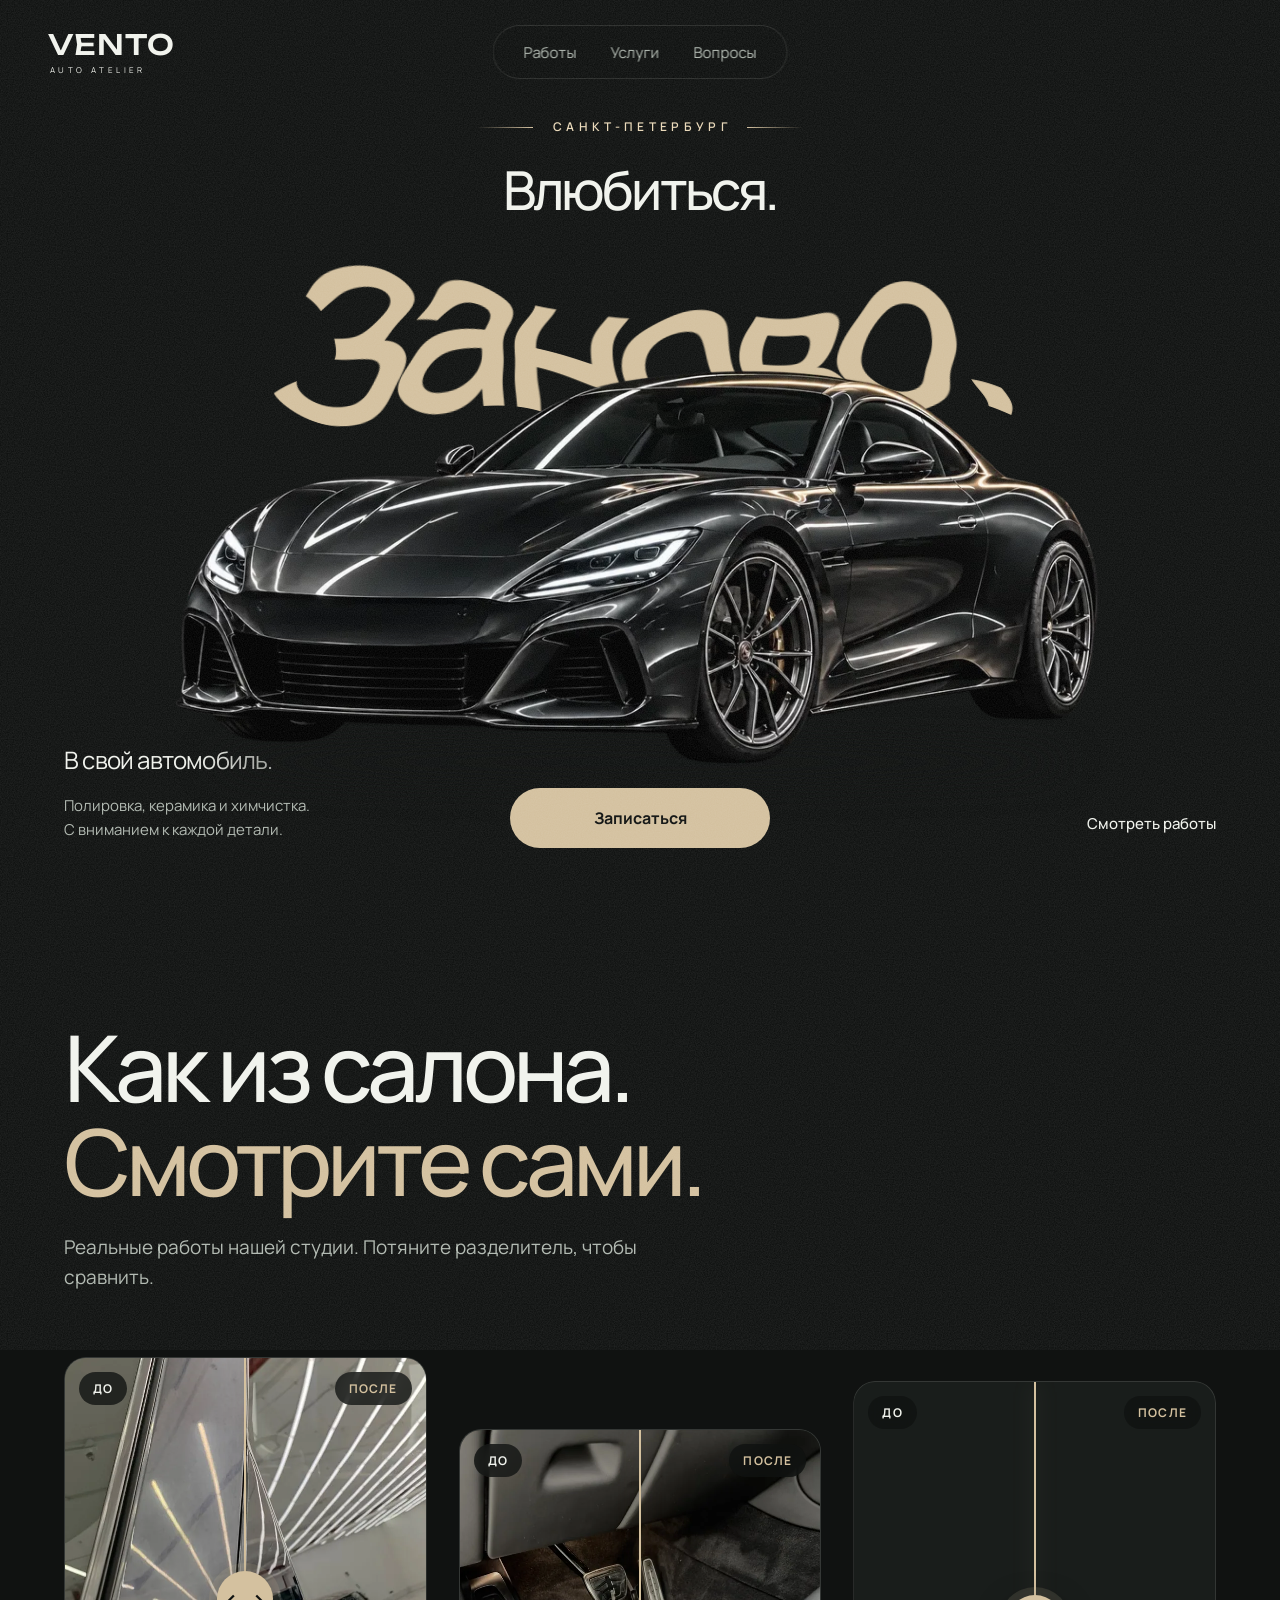
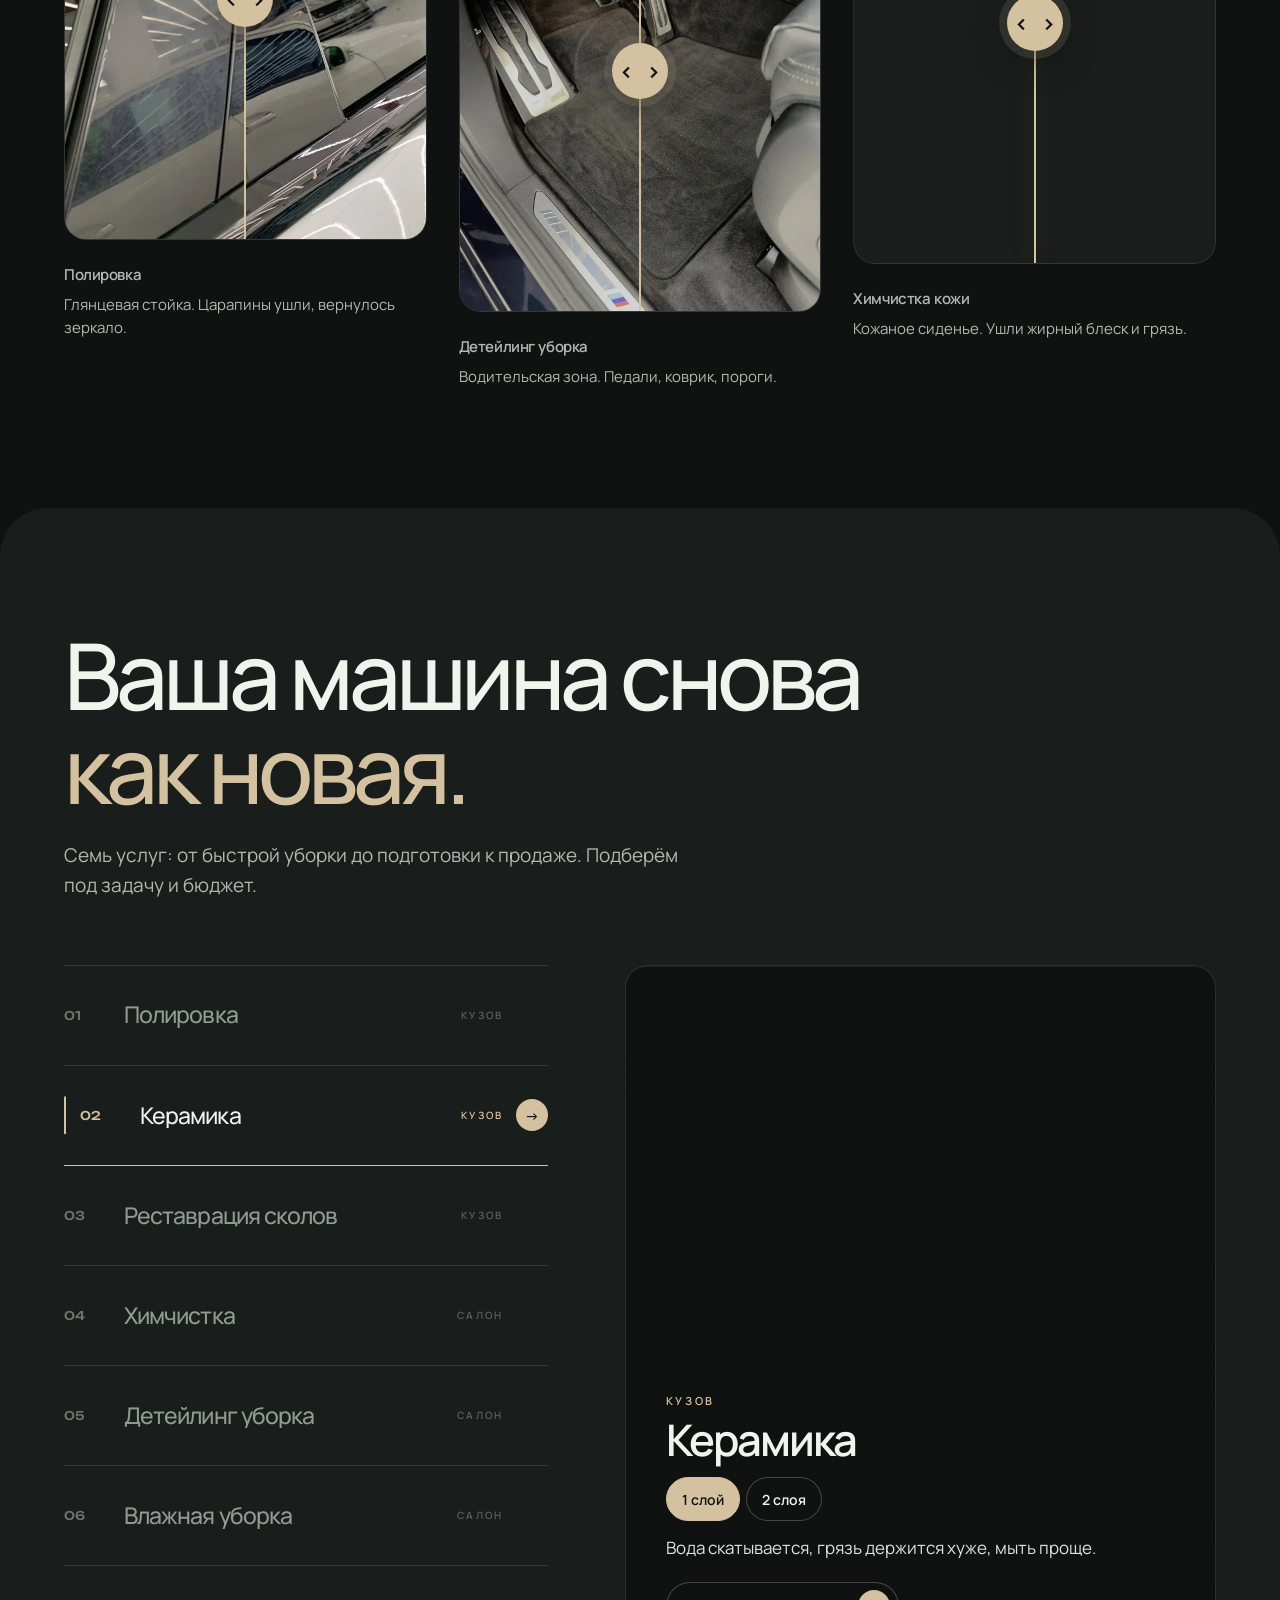
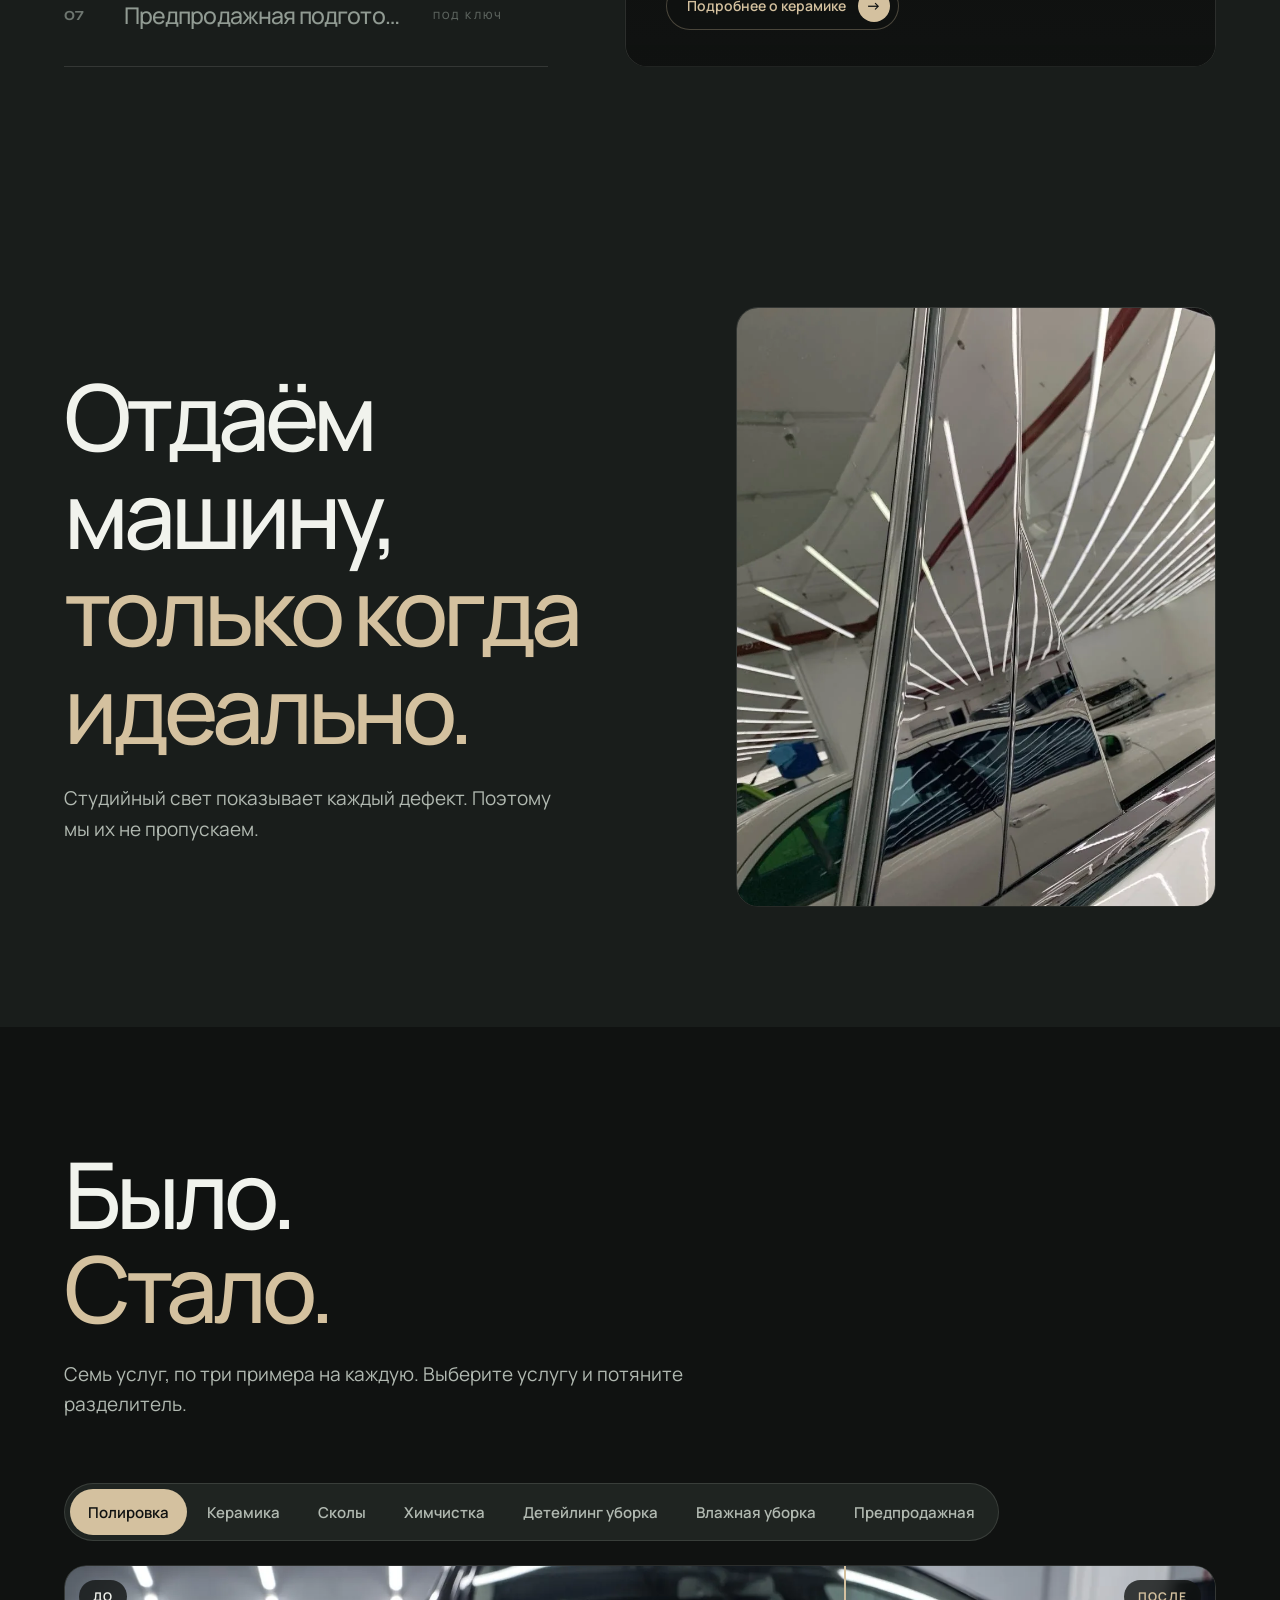
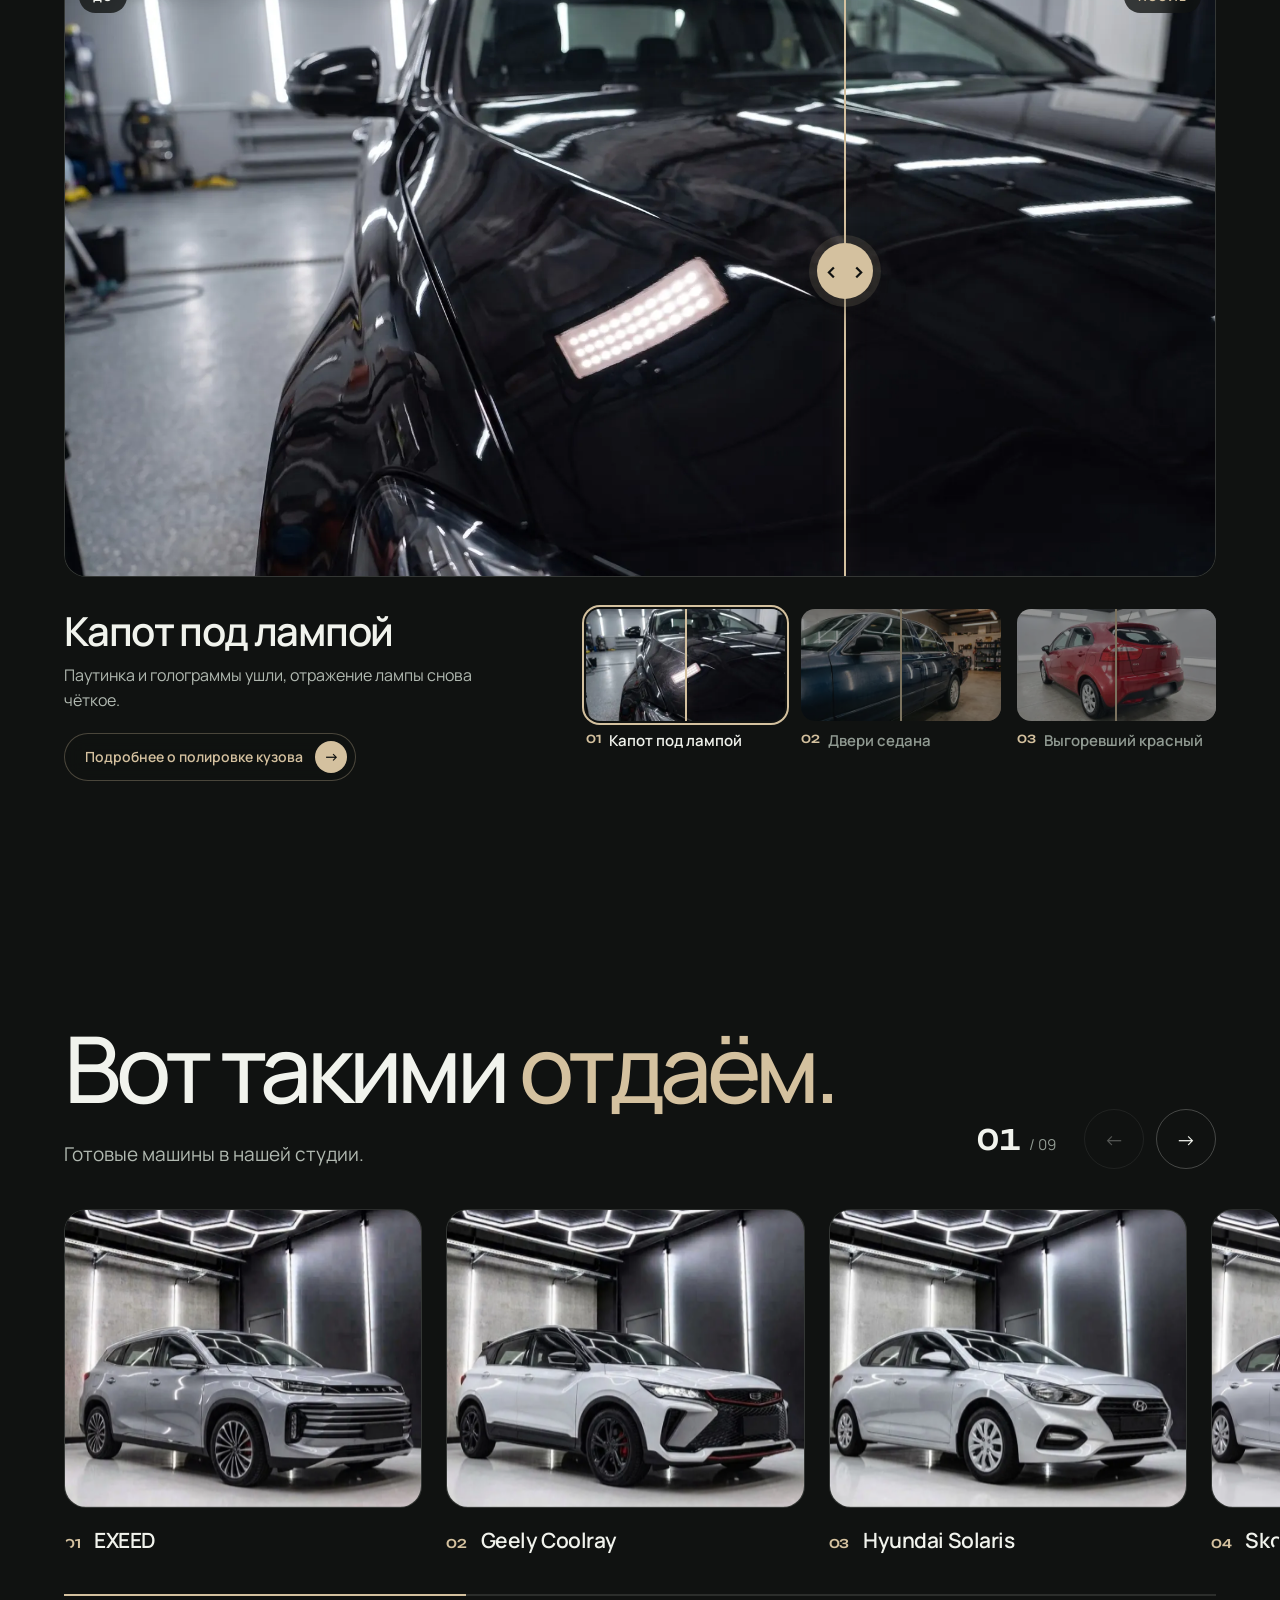
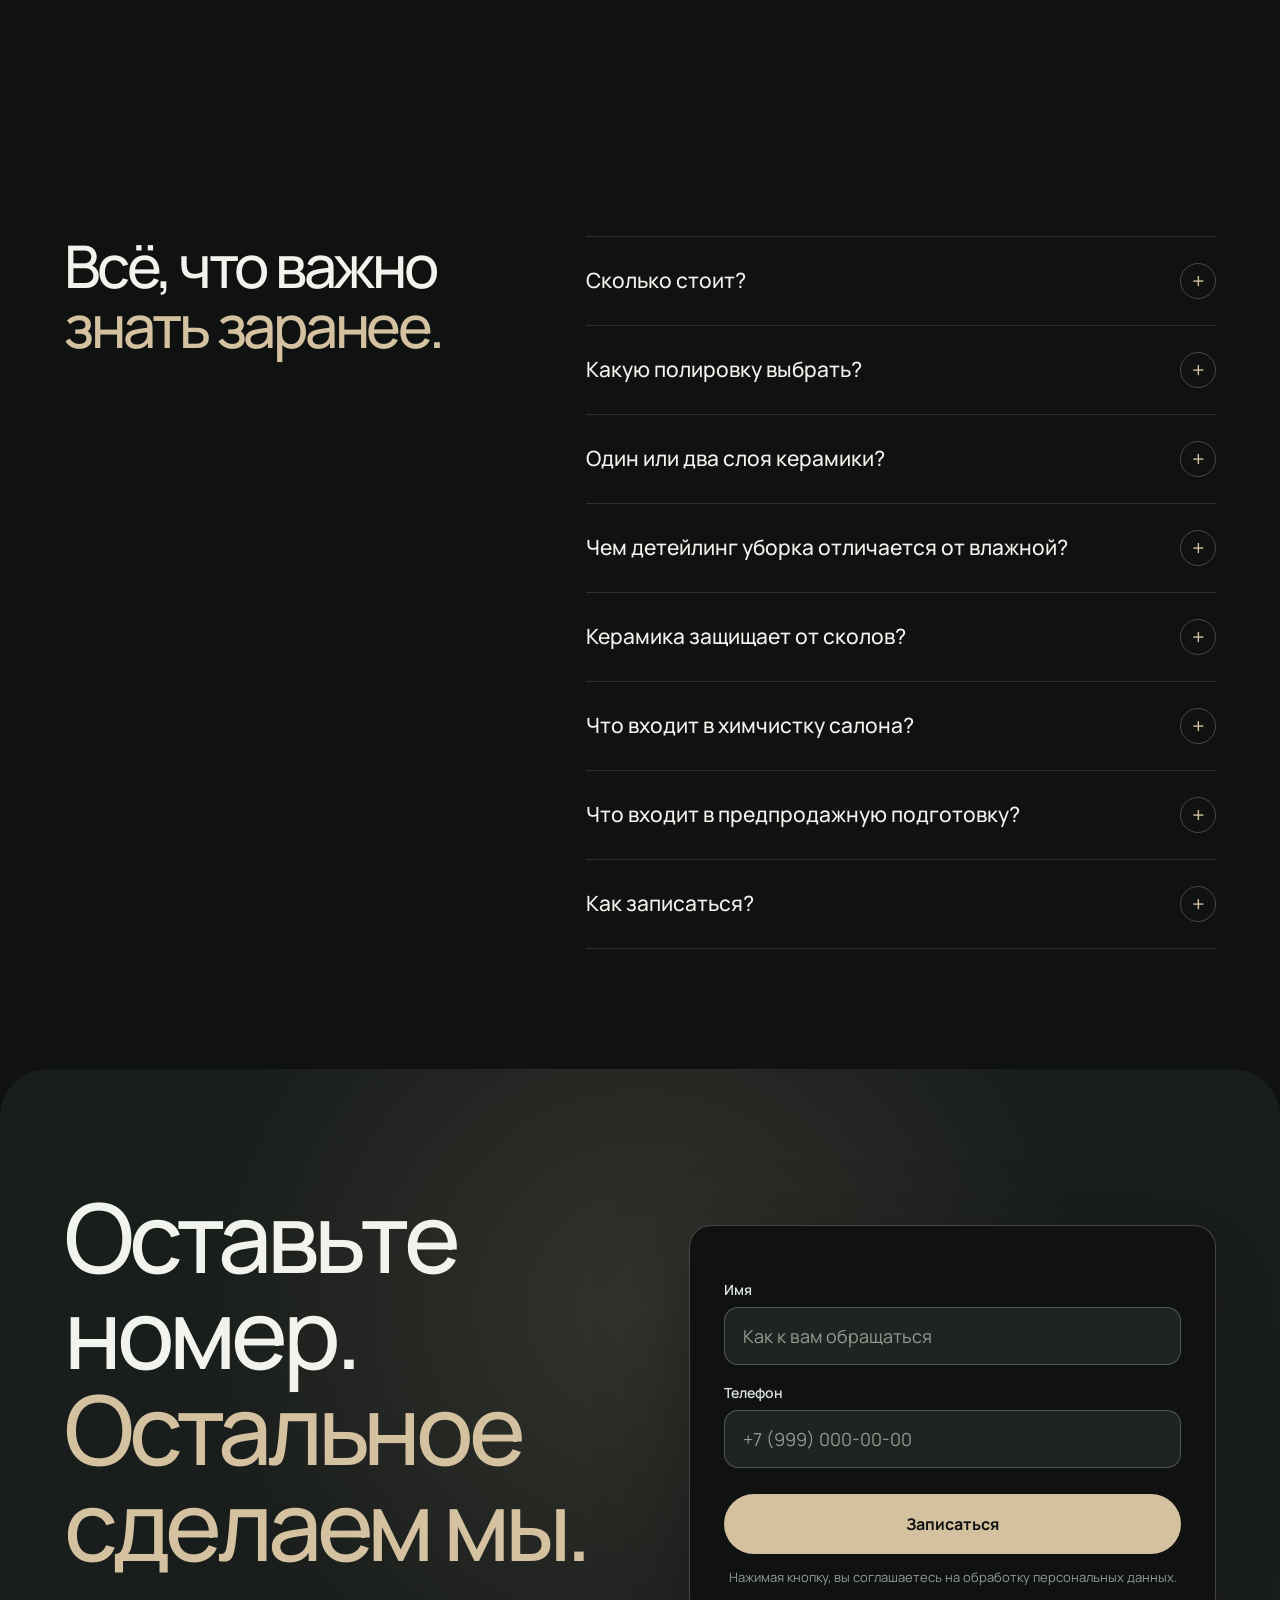
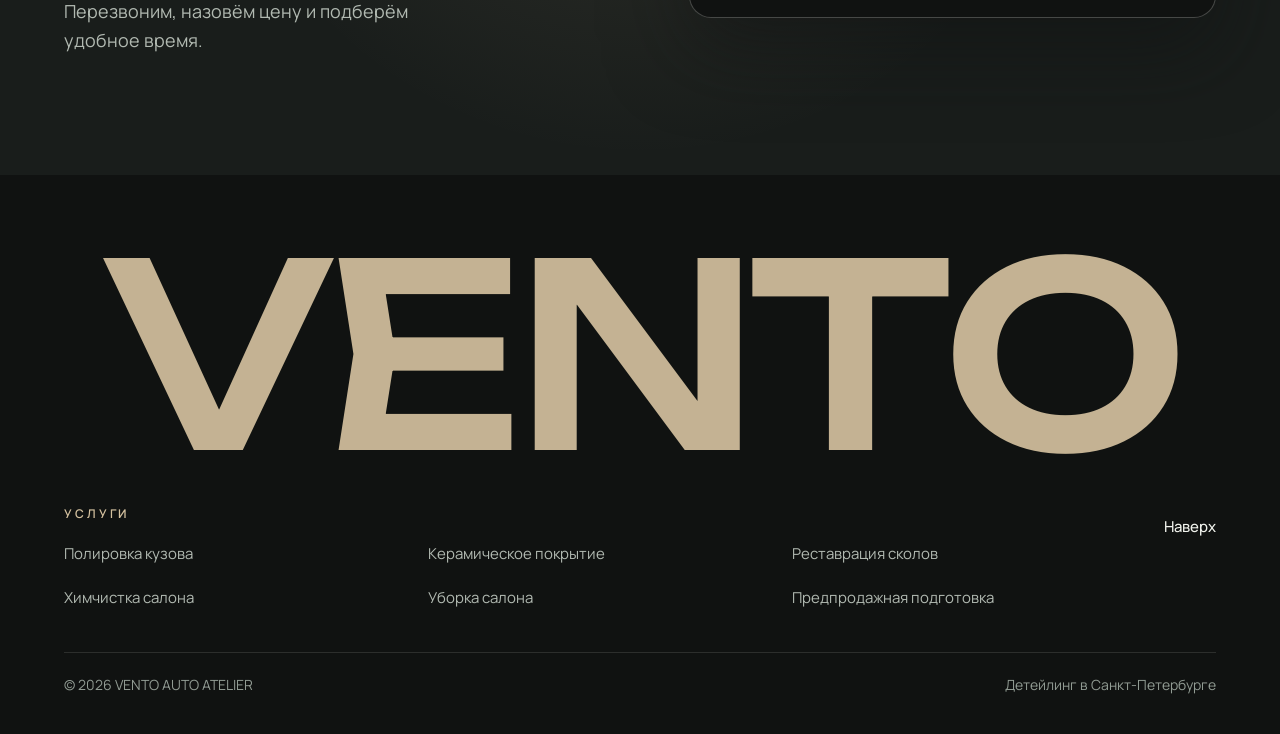
==== index.html @ b93645f8 "Publish VENTO AUTO ATELIER site Co-Authored-By: Claude Opus 5.5 <noreply@anthropic.com>" ====
<!doctype html>
<html lang="ru">
<head>
  <meta charset="UTF-8">
  <meta name="viewport" content="width=device-width,initial-scale=1,viewport-fit=cover">
  <meta name="theme-color" content="#101211">
  <title>Детейлинг в СПб: полировка, керамика, химчистка — VENTO</title>
  <meta name="description" content="Детейлинг в Санкт-Петербурге: полировка кузова, керамика, реставрация сколов, химчистка салона и предпродажная подготовка. Фото работ до и после, запись онлайн.">
  <link rel="canonical" href="https://samceberez.github.io/">
  <meta name="robots" content="index, follow, max-image-preview:large, max-snippet:-1, max-video-preview:-1">
  <meta name="geo.region" content="RU-SPE">
  <meta name="geo.placename" content="Санкт-Петербург">
  <meta property="og:type" content="website">
  <meta property="og:locale" content="ru_RU">
  <meta property="og:site_name" content="VENTO AUTO ATELIER">
  <meta property="og:url" content="https://samceberez.github.io/">
  <meta property="og:title" content="Детейлинг в Санкт-Петербурге — VENTO AUTO ATELIER">
  <meta property="og:description" content="Полировка, керамика, реставрация сколов и химчистка салона. Посмотрите наши работы до и после.">
  <meta property="og:image" content="https://samceberez.github.io/assets/og-image.jpg">
  <meta property="og:image:type" content="image/jpeg">
  <meta property="og:image:width" content="1200">
  <meta property="og:image:height" content="630">
  <meta property="og:image:alt" content="VENTO AUTO ATELIER — детейлинг в Санкт-Петербурге">
  <meta name="twitter:card" content="summary_large_image">
  <meta name="twitter:title" content="Детейлинг в Санкт-Петербурге — VENTO AUTO ATELIER">
  <meta name="twitter:description" content="Полировка, керамика, реставрация сколов и химчистка салона. Посмотрите наши работы до и после.">
  <meta name="twitter:image" content="https://samceberez.github.io/assets/og-image.jpg">
  <meta name="application-name" content="VENTO">
  <meta name="apple-mobile-web-app-title" content="VENTO">
  <link rel="icon" href="favicon.ico" sizes="48x48">
  <link rel="icon" href="assets/favicon.svg" type="image/svg+xml">
  <link rel="apple-touch-icon" href="assets/apple-touch-icon.png">
  <link rel="manifest" href="site.webmanifest">
  <script>document.documentElement.classList.add('intro-wait')</script>
  <link rel="preload" as="image" href="assets/hero-car-cutout.webp" imagesrcset="assets/hero-car-cutout-768.webp 768w, assets/hero-car-cutout-1024.webp 1024w, assets/hero-car-cutout.webp 1536w" imagesizes="(min-width: 1024px) min(92vw, 1000px), 106vw" fetchpriority="high">
  <link rel="preload" as="font" type="font/woff2" href="assets/font-1.woff2" crossorigin>
  <link rel="preload" as="font" type="font/woff2" href="assets/font-2.woff2" crossorigin>
  <link rel="stylesheet" href="assets/fonts.css?v=2">
  <link rel="stylesheet" href="style.css?v=22.5">
  <script type="application/ld+json">{"@context":"https://schema.org","@graph":[{"@type":"WebSite","@id":"https://samceberez.github.io/#website","url":"https://samceberez.github.io/","name":"VENTO AUTO ATELIER","alternateName":"VENTO","inLanguage":"ru-RU","publisher":{"@id":"https://samceberez.github.io/#business"}},{"@type":"WebPage","@id":"https://samceberez.github.io/#webpage","url":"https://samceberez.github.io/","name":"Детейлинг в СПб: полировка, керамика, химчистка — VENTO","description":"Детейлинг в Санкт-Петербурге: полировка кузова, керамика, реставрация сколов, химчистка салона и предпродажная подготовка. Фото работ до и после, запись онлайн.","inLanguage":"ru-RU","isPartOf":{"@id":"https://samceberez.github.io/#website"},"about":{"@id":"https://samceberez.github.io/#business"},"primaryImageOfPage":{"@type":"ImageObject","url":"https://samceberez.github.io/assets/og-image.jpg","width":1200,"height":630}},{"@type":["AutoBodyShop","AutoWash"],"@id":"https://samceberez.github.io/#business","name":"VENTO AUTO ATELIER","alternateName":"VENTO","description":"Детейлинг-ателье в Санкт-Петербурге: полировка кузова, керамическое покрытие, реставрация сколов, химчистка и уборка салона, предпродажная подготовка.","url":"https://samceberez.github.io/","logo":"https://samceberez.github.io/assets/icon-512.png","image":["https://samceberez.github.io/assets/og-image.jpg","https://samceberez.github.io/assets/garage/exeed.webp","https://samceberez.github.io/assets/garage/coolray.webp","https://samceberez.github.io/assets/garage/solaris.webp","https://samceberez.github.io/assets/garage/octavia.webp","https://samceberez.github.io/assets/garage/w124.webp","https://samceberez.github.io/assets/garage/camry.webp","https://samceberez.github.io/assets/garage/qashqai.webp","https://samceberez.github.io/assets/garage/passat.webp","https://samceberez.github.io/assets/garage/k5.webp"],"address":{"@type":"PostalAddress","addressLocality":"Санкт-Петербург","addressRegion":"Санкт-Петербург","addressCountry":"RU"},"areaServed":{"@type":"City","name":"Санкт-Петербург"},"knowsAbout":["Детейлинг","Полировка кузова","Керамическое покрытие","Реставрация сколов","Химчистка салона","Предпродажная подготовка"],"hasOfferCatalog":{"@type":"OfferCatalog","name":"Услуги детейлинга","itemListElement":[{"@type":"Offer","itemOffered":{"@type":"Service","name":"Лёгкая полировка кузова","serviceType":"Полировка","description":"Освежает блеск. Убирает лёгкую матовость и голограммы.","areaServed":{"@type":"City","name":"Санкт-Петербург"},"provider":{"@id":"https://samceberez.github.io/#business"},"url":"https://samceberez.github.io/polirovka-kuzova/"},"url":"https://samceberez.github.io/polirovka-kuzova/"},{"@type":"Offer","itemOffered":{"@type":"Service","name":"Корректирующая полировка кузова","serviceType":"Полировка","description":"Убирает большую часть царапин и паутинку от моек.","areaServed":{"@type":"City","name":"Санкт-Петербург"},"provider":{"@id":"https://samceberez.github.io/#business"},"url":"https://samceberez.github.io/polirovka-kuzova/"},"url":"https://samceberez.github.io/polirovka-kuzova/"},{"@type":"Offer","itemOffered":{"@type":"Service","name":"Восстановительная полировка кузова","serviceType":"Полировка","description":"Для уставшего лака. Максимальная коррекция дефектов.","areaServed":{"@type":"City","name":"Санкт-Петербург"},"provider":{"@id":"https://samceberez.github.io/#business"},"url":"https://samceberez.github.io/polirovka-kuzova/"},"url":"https://samceberez.github.io/polirovka-kuzova/"},{"@type":"Offer","itemOffered":{"@type":"Service","name":"Керамическое покрытие в 1 слой","serviceType":"Керамическое покрытие","description":"Вода скатывается, грязь держится хуже, мыть проще.","areaServed":{"@type":"City","name":"Санкт-Петербург"},"provider":{"@id":"https://samceberez.github.io/#business"},"url":"https://samceberez.github.io/keramika/"},"url":"https://samceberez.github.io/keramika/"},{"@type":"Offer","itemOffered":{"@type":"Service","name":"Керамическое покрытие в 2 слоя","serviceType":"Керамическое покрытие","description":"Плотнее защита, глубокий блеск держится дольше.","areaServed":{"@type":"City","name":"Санкт-Петербург"},"provider":{"@id":"https://samceberez.github.io/#business"},"url":"https://samceberez.github.io/keramika/"},"url":"https://samceberez.github.io/keramika/"},{"@type":"Offer","itemOffered":{"@type":"Service","name":"Реставрация сколов","serviceType":"Реставрация сколов","description":"Заполняем сколы в цвет кузова. Дефект не бросается в глаза, металл защищён от ржавчины.","areaServed":{"@type":"City","name":"Санкт-Петербург"},"provider":{"@id":"https://samceberez.github.io/#business"},"url":"https://samceberez.github.io/restavraciya-skolov/"},"url":"https://samceberez.github.io/restavraciya-skolov/"},{"@type":"Offer","itemOffered":{"@type":"Service","name":"Химчистка салона","serviceType":"Химчистка","description":"Кожа, ткань, потолок и ковры. Салон снова свежий и приятный на ощупь.","areaServed":{"@type":"City","name":"Санкт-Петербург"},"provider":{"@id":"https://samceberez.github.io/#business"},"url":"https://samceberez.github.io/himchistka-salona/"},"url":"https://samceberez.github.io/himchistka-salona/"},{"@type":"Offer","itemOffered":{"@type":"Service","name":"Детейлинг уборка салона","serviceType":"Уборка салона","description":"Чистим до мелочей: педали, пороги, швы и труднодоступные места.","areaServed":{"@type":"City","name":"Санкт-Петербург"},"provider":{"@id":"https://samceberez.github.io/#business"},"url":"https://samceberez.github.io/uborka-salona/"},"url":"https://samceberez.github.io/uborka-salona/"},{"@type":"Offer","itemOffered":{"@type":"Service","name":"Влажная уборка салона","serviceType":"Уборка салона","description":"Быстро освежить салон: пыль, пластик, стёкла, коврики.","areaServed":{"@type":"City","name":"Санкт-Петербург"},"provider":{"@id":"https://samceberez.github.io/#business"},"url":"https://samceberez.github.io/uborka-salona/"},"url":"https://samceberez.github.io/uborka-salona/"},{"@type":"Offer","itemOffered":{"@type":"Service","name":"Предпродажная подготовка автомобиля","serviceType":"Предпродажная подготовка","description":"Кузов, салон и подкапотное пространство в порядке. Машина выглядит дороже на осмотре.","areaServed":{"@type":"City","name":"Санкт-Петербург"},"provider":{"@id":"https://samceberez.github.io/#business"},"url":"https://samceberez.github.io/predprodazhnaya-podgotovka/"},"url":"https://samceberez.github.io/predprodazhnaya-podgotovka/"}]}},{"@type":"FAQPage","@id":"https://samceberez.github.io/#faq","isPartOf":{"@id":"https://samceberez.github.io/#webpage"},"inLanguage":"ru-RU","mainEntity":[{"@type":"Question","name":"Сколько стоит?","acceptedAnswer":{"@type":"Answer","text":"Зависит от автомобиля, его состояния и объёма работ. Перезвоним, уточним детали и назовём точную цену."}},{"@type":"Question","name":"Какую полировку выбрать?","acceptedAnswer":{"@type":"Answer","text":"Лёгкая освежит блеск. Корректирующая уберёт большинство царапин. Восстановительная нужна уставшему лаку. Точнее подскажем после осмотра."}},{"@type":"Question","name":"Один или два слоя керамики?","acceptedAnswer":{"@type":"Answer","text":"Один слой даёт гидрофобный эффект и облегчает уход. Два слоя плотнее и дольше держат результат. Перед керамикой кузов обычно полируют."}},{"@type":"Question","name":"Чем детейлинг уборка отличается от влажной?","acceptedAnswer":{"@type":"Answer","text":"Влажная уборка быстро освежает салон. Детейлинг уборка глубже: чистим каждую деталь, швы, педали и труднодоступные места."}},{"@type":"Question","name":"Керамика защищает от сколов?","acceptedAnswer":{"@type":"Answer","text":"Нет. Керамика облегчает уход и отталкивает воду, но от ударов камней не защищает. Уже появившиеся сколы восстановим отдельно."}},{"@type":"Question","name":"Что входит в химчистку салона?","acceptedAnswer":{"@type":"Answer","text":"Чистим кожу, ткань, потолок и ковры. Салон снова свежий и приятный на ощупь."}},{"@type":"Question","name":"Что входит в предпродажную подготовку?","acceptedAnswer":{"@type":"Answer","text":"Приводим в порядок кузов, салон и подкапотное пространство. На осмотре машина выглядит ухоженной и дороже."}},{"@type":"Question","name":"Как записаться?","acceptedAnswer":{"@type":"Answer","text":"Оставьте имя и телефон в форме ниже. Перезвоним, назовём цену и подберём удобное время."}}]}]}</script>
  <script src="app.js?v=21.1" defer></script>
</head>
<body id="top">
  <div class="grain" aria-hidden="true"></div>
  <a class="skip-link" href="#works">К содержанию</a>

  <header class="header">
    <a class="logo" href="#top" aria-label="VENTO AUTO ATELIER, главная"><strong>VENTO</strong><small>AUTO ATELIER</small></a>
    <nav class="desktop-nav" aria-label="Навигация"><a href="#works">Работы</a><a href="#services">Услуги</a><a href="#questions">Вопросы</a></nav>
    <button class="menu-toggle" type="button" aria-label="Открыть меню" aria-expanded="false" aria-controls="mobile-menu"><span></span><span></span></button>
    <nav id="mobile-menu" hidden aria-label="Мобильная навигация">
      <a href="#works">Работы</a>
      <a href="#services">Услуги</a>
      <a href="#questions">Вопросы</a>
    </nav>
  </header>

  <main>
    <section class="hero" aria-labelledby="hero-title">
      <div class="hero-content container">
        <p class="eyebrow hero-location"><span class="loc-rule" aria-hidden="true"></span><span class="loc-name">Санкт-Петербург</span><span class="loc-rule" aria-hidden="true"></span></p>
        <h1 id="hero-title"><span class="sr-only">Детейлинг в Санкт-Петербурге. Влюбиться заново в свой автомобиль.</span><span class="hero-first kinetic-word" aria-hidden="true" data-word="Влюбиться.">Влюбиться.</span><span class="hero-second kinetic-word" aria-hidden="true" data-word="Заново.">Заново.</span></h1>
        <p class="hero-tagline">В свой автомобиль.</p>
      </div>
      <div class="hero-scene" aria-hidden="true">
        <div class="hero-visual">
          <div class="car-stack">
            <img class="car" src="assets/hero-car-cutout.webp" srcset="assets/hero-car-cutout-768.webp 768w, assets/hero-car-cutout-1024.webp 1024w, assets/hero-car-cutout.webp 1536w" sizes="(min-width: 1024px) min(92vw, 1000px), 106vw" alt="" width="1536" height="1024" fetchpriority="high">
            <img class="car-lights" src="assets/hero-headlights.webp?v=2" srcset="assets/hero-headlights-768.webp?v=2 768w, assets/hero-headlights-1024.webp?v=2 1024w, assets/hero-headlights.webp?v=2 1536w" sizes="(min-width: 1024px) min(92vw, 1000px), 106vw" alt="" width="1536" height="1024">
            <span class="car-flare is-main"></span><span class="car-flare is-far"></span>
          </div>
        </div>
      </div>
      <div class="hero-footer container">
        <div class="hero-action"><p>Полировка, керамика и химчистка.<br>С вниманием к каждой детали.</p><a class="button" href="#booking">Записаться</a></div>
        <div class="hero-secondary"><a class="text-link" href="#works">Смотреть работы</a></div>
      </div>
    </section>

    <section class="works section" id="works" aria-labelledby="works-title">
      <div class="container">
        <header class="works-head">
          <h2 id="works-title" data-kinetic>Как из салона.<br><span class="accent">Смотрите сами.</span></h2>
          <p class="lead reveal" style="--delay:250ms">Реальные работы нашей студии. Потяните разделитель, чтобы сравнить.</p>
        </header>

        <div class="works-tabs" role="tablist" aria-label="Выбор работы" hidden>
          <button type="button" role="tab" id="tab-polish" aria-controls="work-polish" aria-selected="true">Кузов</button>
          <button type="button" role="tab" id="tab-interior" aria-controls="work-interior" aria-selected="false" tabindex="-1">Салон</button>
          <button type="button" role="tab" id="tab-leather" aria-controls="work-leather" aria-selected="false" tabindex="-1">Кожа</button>
          <span class="works-tabs-pill" aria-hidden="true"></span>
        </div>

        <div class="works-grid">
          <figure class="work is-active" id="work-polish" role="tabpanel" aria-labelledby="tab-polish" style="--delay:0ms">
            <div class="compare reveal-media" style="--pos:50%">
              <img class="compare-img" src="assets/work/polish-after.webp" alt="После полировки: глубокий зеркальный блеск стойки" width="720" height="960" loading="lazy" decoding="async">
              <div class="compare-before"><img class="compare-img" src="assets/work/polish-before.webp" alt="До полировки: царапины и паутинка на глянцевой стойке" width="720" height="960" loading="lazy" decoding="async"></div>
              <span class="compare-tag is-before" aria-hidden="true">До</span><span class="compare-tag is-after" aria-hidden="true">После</span>
              <div class="compare-line" aria-hidden="true"><span class="compare-knob"><span>‹</span><span>›</span></span></div>
              <input class="compare-range" type="range" min="0" max="100" value="50" aria-label="Полировка: сравнить до и после" aria-valuetext="50% до, 50% после">
            </div>
            <figcaption class="reveal"><strong data-kinetic>Полировка</strong><span>Глянцевая стойка. Царапины ушли, вернулось зеркало.</span></figcaption>
          </figure>

          <figure class="work" id="work-interior" role="tabpanel" aria-labelledby="tab-interior" style="--delay:140ms">
            <div class="compare reveal-media" style="--pos:50%">
              <img class="compare-img" src="assets/work/interior-after.webp" alt="После детейлинг уборки: чистые педали, коврик и пороги" width="720" height="960" loading="lazy" decoding="async">
              <div class="compare-before"><img class="compare-img" src="assets/work/interior-before.webp" alt="До уборки: песок и грязь на педалях и коврике" width="720" height="960" loading="lazy" decoding="async"></div>
              <span class="compare-tag is-before" aria-hidden="true">До</span><span class="compare-tag is-after" aria-hidden="true">После</span>
              <div class="compare-line" aria-hidden="true"><span class="compare-knob"><span>‹</span><span>›</span></span></div>
              <input class="compare-range" type="range" min="0" max="100" value="50" aria-label="Детейлинг уборка: сравнить до и после" aria-valuetext="50% до, 50% после">
            </div>
            <figcaption class="reveal"><strong data-kinetic>Детейлинг уборка</strong><span>Водительская зона. Педали, коврик, пороги.</span></figcaption>
          </figure>

          <figure class="work" id="work-leather" role="tabpanel" aria-labelledby="tab-leather" style="--delay:280ms">
            <div class="compare reveal-media" style="--pos:50%">
              <img class="compare-img" src="assets/work/seat-after.webp" alt="После химчистки: чистая матовая кожа сиденья" width="720" height="960" loading="lazy" decoding="async">
              <div class="compare-before"><img class="compare-img" src="assets/work/seat-before.webp" alt="До химчистки: жирный блеск и загрязнения на коже" width="720" height="960" loading="lazy" decoding="async"></div>
              <span class="compare-tag is-before" aria-hidden="true">До</span><span class="compare-tag is-after" aria-hidden="true">После</span>
              <div class="compare-line" aria-hidden="true"><span class="compare-knob"><span>‹</span><span>›</span></span></div>
              <input class="compare-range" type="range" min="0" max="100" value="50" aria-label="Химчистка кожи: сравнить до и после" aria-valuetext="50% до, 50% после">
            </div>
            <figcaption class="reveal"><strong data-kinetic>Химчистка кожи</strong><span>Кожаное сиденье. Ушли жирный блеск и грязь.</span></figcaption>
          </figure>
        </div>
      </div>
    </section>

    <section class="services section" id="services" aria-labelledby="services-title">
      <div class="container">
        <header class="services-head">
          <h2 id="services-title" data-kinetic>Ваша машина снова<br><span class="accent">как новая.</span></h2>
          <p class="lead reveal" style="--delay:250ms">Семь услуг: от быстрой уборки до подготовки к продаже. Подберём под задачу и бюджет.</p>
        </header>

        <div class="stories" data-stories>
          <div class="stories-stage reveal-media" aria-roledescription="карусель" aria-label="Услуги">
            <div class="stories-bars" aria-hidden="true"><span><i></i></span><span><i></i></span><span><i></i></span><span><i></i></span><span><i></i></span><span><i></i></span><span><i></i></span></div>

            <article class="story is-active" data-service="Полировка" aria-label="Полировка, 1 из 7">
              <img class="story-img" src="assets/work/polishing.webp" alt="Мастер полирует капот тёмного автомобиля полировальной машинкой" width="1200" height="896" decoding="async">
              <div class="story-body">
                <p class="story-tag">Кузов</p>
                <h3 data-kinetic>Полировка</h3>
                <div class="svc-switch" role="radiogroup" aria-label="Уровень полировки">
                  <button type="button" role="radio" aria-checked="true" data-text="Освежает блеск. Убирает лёгкую матовость и голограммы.">Лёгкая</button>
                  <button type="button" role="radio" aria-checked="false" data-text="Убирает большую часть царапин и паутинку от моек.">Корректирующая</button>
                  <button type="button" role="radio" aria-checked="false" data-text="Для уставшего лака. Максимальная коррекция дефектов.">Восстановительная</button>
                </div>
                <p class="svc-text" aria-live="polite">Освежает блеск. Убирает лёгкую матовость и голограммы.</p>
                <a class="story-more" href="polirovka-kuzova/">Подробнее о полировке кузова <span aria-hidden="true">→</span></a>
              </div>
            </article>

            <article class="story" data-service="Керамическое покрытие" aria-label="Керамика, 2 из 7">
              <img class="story-img" src="assets/work/ceramic.webp" alt="Капли воды на кузове с керамическим покрытием" width="1024" height="1024" loading="lazy" decoding="async">
              <div class="story-body">
                <p class="story-tag">Кузов</p>
                <h3 data-kinetic>Керамика</h3>
                <div class="svc-switch" role="radiogroup" aria-label="Количество слоёв">
                  <button type="button" role="radio" aria-checked="true" data-text="Вода скатывается, грязь держится хуже, мыть проще.">1 слой</button>
                  <button type="button" role="radio" aria-checked="false" data-text="Плотнее защита, глубокий блеск держится дольше.">2 слоя</button>
                </div>
                <p class="svc-text" aria-live="polite">Вода скатывается, грязь держится хуже, мыть проще.</p>
                <a class="story-more" href="keramika/">Подробнее о керамике <span aria-hidden="true">→</span></a>
              </div>
            </article>

            <article class="story" data-service="Реставрация сколов" aria-label="Реставрация сколов, 3 из 7">
              <img class="story-img" src="assets/work/chips.webp" alt="Мастер тонкой кистью заполняет скол на капоте" width="1024" height="1024" loading="lazy" decoding="async">
              <div class="story-body">
                <p class="story-tag">Кузов</p>
                <h3 data-kinetic>Реставрация сколов</h3>
                <p class="svc-text">Заполняем сколы в цвет кузова. Дефект не бросается в глаза, металл защищён от ржавчины.</p>
                <a class="story-more" href="restavraciya-skolov/">Подробнее о реставрации сколов <span aria-hidden="true">→</span></a>
              </div>
            </article>

            <article class="story" data-service="Химчистка" aria-label="Химчистка, 4 из 7">
              <img class="story-img" src="assets/work/leather.webp" alt="Кожаное сиденье: слева до химчистки, справа после" width="720" height="960" loading="lazy" decoding="async">
              <div class="story-body">
                <p class="story-tag">Салон</p>
                <h3 data-kinetic>Химчистка</h3>
                <p class="svc-text">Кожа, ткань, потолок и ковры. Салон снова свежий и приятный на ощупь.</p>
                <a class="story-more" href="himchistka-salona/">Подробнее о химчистке салона <span aria-hidden="true">→</span></a>
              </div>
            </article>

            <article class="story" data-service="Детейлинг уборка" aria-label="Детейлинг уборка, 5 из 7">
              <div class="story-split" aria-hidden="true">
                <img src="assets/work/interior-before.webp" alt="" width="720" height="960" loading="lazy" decoding="async">
                <img src="assets/work/interior-after.webp" alt="" width="720" height="960" loading="lazy" decoding="async">
                <span class="compare-tag is-before">До</span><span class="compare-tag is-after">После</span>
              </div>
              <div class="story-body">
                <p class="story-tag">Салон</p>
                <h3 data-kinetic>Детейлинг уборка</h3>
                <p class="svc-text">Чистим до мелочей: педали, пороги, швы и труднодоступные места.</p>
                <a class="story-more" href="uborka-salona/">Подробнее о уборке салона <span aria-hidden="true">→</span></a>
              </div>
            </article>

            <article class="story" data-service="Влажная уборка" aria-label="Влажная уборка, 6 из 7">
              <img class="story-img" src="assets/work/wet.webp" alt="Мастер протирает панель салона микрофиброй" width="1024" height="1024" loading="lazy" decoding="async">
              <div class="story-body">
                <p class="story-tag">Салон</p>
                <h3 data-kinetic>Влажная уборка</h3>
                <p class="svc-text">Быстро освежить салон: пыль, пластик, стёкла, коврики.</p>
                <a class="story-more" href="uborka-salona/">Подробнее о уборке салона <span aria-hidden="true">→</span></a>
              </div>
            </article>

            <article class="story" data-service="Предпродажная подготовка" aria-label="Предпродажная подготовка, 7 из 7">
              <img class="story-img" src="assets/work/engine.webp" alt="Чистое подкапотное пространство после подготовки" width="1280" height="960" loading="lazy" decoding="async">
              <div class="story-body">
                <p class="story-tag">Под ключ</p>
                <h3 data-kinetic>Предпродажная подготовка</h3>
                <p class="svc-text">Кузов, салон и подкапотное пространство в порядке. Машина выглядит дороже на осмотре.</p>
                <a class="story-more" href="predprodazhnaya-podgotovka/">Подробнее о предпродажной подготовке <span aria-hidden="true">→</span></a>
              </div>
            </article>

            <button class="story-tap is-prev" type="button" aria-label="Предыдущая услуга"></button>
            <button class="story-tap is-next" type="button" aria-label="Следующая услуга"></button>
          </div>
          <div class="stories-list" aria-label="Все услуги">
            <button type="button" data-go="0" aria-current="true"><span class="sl-num" aria-hidden="true">01</span><span class="sl-name">Полировка</span><span class="sl-tag" aria-hidden="true">Кузов</span></button>
            <button type="button" data-go="1" aria-current="false"><span class="sl-num" aria-hidden="true">02</span><span class="sl-name">Керамика</span><span class="sl-tag" aria-hidden="true">Кузов</span></button>
            <button type="button" data-go="2" aria-current="false"><span class="sl-num" aria-hidden="true">03</span><span class="sl-name">Реставрация сколов</span><span class="sl-tag" aria-hidden="true">Кузов</span></button>
            <button type="button" data-go="3" aria-current="false"><span class="sl-num" aria-hidden="true">04</span><span class="sl-name">Химчистка</span><span class="sl-tag" aria-hidden="true">Салон</span></button>
            <button type="button" data-go="4" aria-current="false"><span class="sl-num" aria-hidden="true">05</span><span class="sl-name">Детейлинг уборка</span><span class="sl-tag" aria-hidden="true">Салон</span></button>
            <button type="button" data-go="5" aria-current="false"><span class="sl-num" aria-hidden="true">06</span><span class="sl-name">Влажная уборка</span><span class="sl-tag" aria-hidden="true">Салон</span></button>
            <button type="button" data-go="6" aria-current="false"><span class="sl-num" aria-hidden="true">07</span><span class="sl-name">Предпродажная подготовка</span><span class="sl-tag" aria-hidden="true">Под ключ</span></button>
          </div>
        </div>
      </div>
    </section>

    <section class="atelier" id="atelier" aria-labelledby="atelier-title">
      <div class="container atelier-grid">
        <div class="atelier-copy">
          <h2 id="atelier-title" data-kinetic><span>Отдаём машину,</span><span class="accent">только когда идеально.</span></h2>
          <p class="atelier-text reveal" style="--delay:250ms">Студийный свет показывает каждый дефект. Поэтому мы их не пропускаем.</p>
        </div>
        <div class="atelier-photo reveal-media"><img src="assets/work/studio.webp" alt="Отражение студийного света в отполированной стойке автомобиля" width="960" height="1280" loading="lazy" decoding="async"></div>
      </div>
    </section>

    <!-- ba -->
    <section class="ba-section section" id="before-after" aria-labelledby="ba-title">
      <div class="container">
      <header class="ba-head">
        <h2 id="ba-title" data-kinetic>Было.<br><span class="accent">Стало.</span></h2>
        <p class="lead reveal" style="--delay:250ms">Семь услуг, по три примера на каждую. Выберите услугу и потяните разделитель.</p>
      </header>
      <div class="ba" data-ba>
        <div class="ba-groups" role="tablist" aria-label="Услуга" hidden><button type="button" role="tab" id="ba-tab-0" aria-controls="ba-stage" aria-selected="true" data-group="0" data-href="polirovka-kuzova/" data-more="Подробнее о полировке кузова">Полировка</button><button type="button" role="tab" id="ba-tab-1" aria-controls="ba-stage" aria-selected="false" tabindex="-1" data-group="1" data-href="keramika/" data-more="Подробнее о керамике">Керамика</button><button type="button" role="tab" id="ba-tab-2" aria-controls="ba-stage" aria-selected="false" tabindex="-1" data-group="2" data-href="restavraciya-skolov/" data-more="Подробнее о реставрации сколов">Сколы</button><button type="button" role="tab" id="ba-tab-3" aria-controls="ba-stage" aria-selected="false" tabindex="-1" data-group="3" data-href="himchistka-salona/" data-more="Подробнее о химчистке салона">Химчистка</button><button type="button" role="tab" id="ba-tab-4" aria-controls="ba-stage" aria-selected="false" tabindex="-1" data-group="4" data-href="uborka-salona/" data-more="Подробнее об уборке салона">Детейлинг уборка</button><button type="button" role="tab" id="ba-tab-5" aria-controls="ba-stage" aria-selected="false" tabindex="-1" data-group="5" data-href="uborka-salona/" data-more="Подробнее об уборке салона">Влажная уборка</button><button type="button" role="tab" id="ba-tab-6" aria-controls="ba-stage" aria-selected="false" tabindex="-1" data-group="6" data-href="predprodazhnaya-podgotovka/" data-more="Подробнее о предпродажной подготовке">Предпродажная</button><span class="ba-groups-pill" aria-hidden="true"></span></div>
        <div class="ba-stage compare reveal-media" id="ba-stage" style="--pos:50%">
          <img class="compare-img ba-after" src="assets/ba/polirovka-kuzova/1-after-960.webp" srcset="assets/ba/polirovka-kuzova/1-after-960.webp 960w, assets/ba/polirovka-kuzova/1-after.webp 1920w" sizes="(min-width: 1440px) 1320px, 100vw" alt="Тот же капот после полировки: глубокий чёрный лак и чёткое отражение лампы" width="1920" height="1080" loading="lazy" decoding="async">
          <div class="compare-before"><img class="compare-img ba-before" src="assets/ba/polirovka-kuzova/1-before-960.webp" srcset="assets/ba/polirovka-kuzova/1-before-960.webp 960w, assets/ba/polirovka-kuzova/1-before.webp 1920w" sizes="(min-width: 1440px) 1320px, 100vw" alt="Капот чёрного седана до полировки: паутинка, царапины и голограммы вокруг отражения лампы" width="1920" height="1080" loading="lazy" decoding="async"></div>
          <span class="compare-tag is-before" aria-hidden="true">До</span><span class="compare-tag is-after" aria-hidden="true">После</span>
          <div class="compare-line" aria-hidden="true"><span class="compare-knob"><span>‹</span><span>›</span></span></div>
          <input class="compare-range" type="range" min="0" max="100" value="50" aria-label="Сравнить до и после" aria-valuetext="50% до, 50% после">
        </div>
        <div class="ba-foot">
          <div class="ba-caption" aria-live="polite"><h3>Капот под лампой</h3><p>Паутинка и голограммы ушли, отражение лампы снова чёткое.</p><a class="story-more ba-more" href="polirovka-kuzova/">Подробнее о полировке кузова <span aria-hidden="true">→</span></a></div>
          <div class="ba-nav" hidden>
            <div class="ba-cases" role="tablist" aria-label="Примеры: Полировка" data-group="0"><button type="button" role="tab" class="ba-case" aria-controls="ba-stage" aria-selected="true" data-slug="polirovka-kuzova" data-n="1" data-title="Капот под лампой" data-text="Паутинка и голограммы ушли, отражение лампы снова чёткое." data-alt-before="Капот чёрного седана до полировки: паутинка, царапины и голограммы вокруг отражения лампы" data-alt-after="Тот же капот после полировки: глубокий чёрный лак и чёткое отражение лампы"><span class="ba-thumb" aria-hidden="true"><img src="assets/ba/polirovka-kuzova/1-before-480.webp" srcset="assets/ba/polirovka-kuzova/1-before-480.webp 480w, assets/ba/polirovka-kuzova/1-before-960.webp 960w" sizes="(min-width: 1024px) 240px, 31vw" alt="" width="480" height="270" loading="lazy" decoding="async"><img class="is-after" src="assets/ba/polirovka-kuzova/1-after-480.webp" srcset="assets/ba/polirovka-kuzova/1-after-480.webp 480w, assets/ba/polirovka-kuzova/1-after-960.webp 960w" sizes="(min-width: 1024px) 240px, 31vw" alt="" width="480" height="270" loading="lazy" decoding="async"></span><span class="ba-case-name"><span aria-hidden="true">01</span>Капот под лампой</span></button><button type="button" role="tab" class="ba-case" aria-controls="ba-stage" aria-selected="false" tabindex="-1" data-slug="polirovka-kuzova" data-n="2" data-title="Двери седана" data-text="Окисленный тусклый лак снова глубокий синий." data-alt-before="Двери тёмно-синего седана до полировки: окисленный тусклый лак и мелкие царапины" data-alt-after="Те же двери после полировки: насыщенный синий цвет и ровные отражения ламп"><span class="ba-thumb" aria-hidden="true"><img src="assets/ba/polirovka-kuzova/2-before-480.webp" srcset="assets/ba/polirovka-kuzova/2-before-480.webp 480w, assets/ba/polirovka-kuzova/2-before-960.webp 960w" sizes="(min-width: 1024px) 240px, 31vw" alt="" width="480" height="270" loading="lazy" decoding="async"><img class="is-after" src="assets/ba/polirovka-kuzova/2-after-480.webp" srcset="assets/ba/polirovka-kuzova/2-after-480.webp 480w, assets/ba/polirovka-kuzova/2-after-960.webp 960w" sizes="(min-width: 1024px) 240px, 31vw" alt="" width="480" height="270" loading="lazy" decoding="async"></span><span class="ba-case-name"><span aria-hidden="true">02</span>Двери седана</span></button><button type="button" role="tab" class="ba-case" aria-controls="ba-stage" aria-selected="false" tabindex="-1" data-slug="polirovka-kuzova" data-n="3" data-title="Выгоревший красный" data-text="Меловой налёт и следы от капель сняты, цвет вернулся." data-alt-before="Красный хэтчбек сзади до полировки: тусклый выгоревший лак и следы от капель" data-alt-after="Тот же хэтчбек после полировки: глубокий красный цвет и чёткие отражения ламп"><span class="ba-thumb" aria-hidden="true"><img src="assets/ba/polirovka-kuzova/3-before-480.webp" srcset="assets/ba/polirovka-kuzova/3-before-480.webp 480w, assets/ba/polirovka-kuzova/3-before-960.webp 960w" sizes="(min-width: 1024px) 240px, 31vw" alt="" width="480" height="270" loading="lazy" decoding="async"><img class="is-after" src="assets/ba/polirovka-kuzova/3-after-480.webp" srcset="assets/ba/polirovka-kuzova/3-after-480.webp 480w, assets/ba/polirovka-kuzova/3-after-960.webp 960w" sizes="(min-width: 1024px) 240px, 31vw" alt="" width="480" height="270" loading="lazy" decoding="async"></span><span class="ba-case-name"><span aria-hidden="true">03</span>Выгоревший красный</span></button></div>
            <div class="ba-cases" role="tablist" aria-label="Примеры: Керамика" data-group="1" hidden><button type="button" role="tab" class="ba-case" aria-controls="ba-stage" aria-selected="false" data-slug="keramika" data-n="1" data-title="Капот после мойки" data-text="Вода больше не лежит плёнкой, а собирается в капли и скатывается." data-alt-before="Белый капот до керамики: вода растекается плёнкой, на лаке серый налёт" data-alt-after="Тот же капот с керамикой: вода собирается в круглые капли"><span class="ba-thumb" aria-hidden="true"><img src="assets/ba/keramika/1-before-480.webp" srcset="assets/ba/keramika/1-before-480.webp 480w, assets/ba/keramika/1-before-960.webp 960w" sizes="(min-width: 1024px) 240px, 31vw" alt="" width="480" height="270" loading="lazy" decoding="async"><img class="is-after" src="assets/ba/keramika/1-after-480.webp" srcset="assets/ba/keramika/1-after-480.webp 480w, assets/ba/keramika/1-after-960.webp 960w" sizes="(min-width: 1024px) 240px, 31vw" alt="" width="480" height="270" loading="lazy" decoding="async"></span><span class="ba-case-name"><span aria-hidden="true">01</span>Капот после мойки</span></button><button type="button" role="tab" class="ba-case" aria-controls="ba-stage" aria-selected="false" tabindex="-1" data-slug="keramika" data-n="2" data-title="Крыло и колесо" data-text="Глубокий блеск лака и чистый диск." data-alt-before="Крыло графитового кроссовера до работ: тусклый лак в дорожной плёнке и грязное колесо" data-alt-after="То же крыло с керамикой: глубокий блеск, чёткие отражения и чистый диск"><span class="ba-thumb" aria-hidden="true"><img src="assets/ba/keramika/2-before-480.webp" srcset="assets/ba/keramika/2-before-480.webp 480w, assets/ba/keramika/2-before-960.webp 960w" sizes="(min-width: 1024px) 240px, 31vw" alt="" width="480" height="270" loading="lazy" decoding="async"><img class="is-after" src="assets/ba/keramika/2-after-480.webp" srcset="assets/ba/keramika/2-after-480.webp 480w, assets/ba/keramika/2-after-960.webp 960w" sizes="(min-width: 1024px) 240px, 31vw" alt="" width="480" height="270" loading="lazy" decoding="async"></span><span class="ba-case-name"><span aria-hidden="true">02</span>Крыло и колесо</span></button><button type="button" role="tab" class="ba-case" aria-controls="ba-stage" aria-selected="false" tabindex="-1" data-slug="keramika" data-n="3" data-title="Дверь под водой" data-text="Грязные потёки сменились каплями, которые не держатся на кузове." data-alt-before="Тёмно-зелёная дверь до керамики: вода стекает грязными потёками" data-alt-after="Та же дверь с керамикой: чистый глянец и круглые капли воды"><span class="ba-thumb" aria-hidden="true"><img src="assets/ba/keramika/3-before-480.webp" srcset="assets/ba/keramika/3-before-480.webp 480w, assets/ba/keramika/3-before-960.webp 960w" sizes="(min-width: 1024px) 240px, 31vw" alt="" width="480" height="270" loading="lazy" decoding="async"><img class="is-after" src="assets/ba/keramika/3-after-480.webp" srcset="assets/ba/keramika/3-after-480.webp 480w, assets/ba/keramika/3-after-960.webp 960w" sizes="(min-width: 1024px) 240px, 31vw" alt="" width="480" height="270" loading="lazy" decoding="async"></span><span class="ba-case-name"><span aria-hidden="true">03</span>Дверь под водой</span></button></div>
            <div class="ba-cases" role="tablist" aria-label="Примеры: Сколы" data-group="2" hidden><button type="button" role="tab" class="ba-case" aria-controls="ba-stage" aria-selected="false" data-slug="restavraciya-skolov" data-n="1" data-title="Кромка капота" data-text="Десятки сколов заполнены в цвет и выровнены." data-alt-before="Кромка капота тёмно-серого автомобиля до реставрации: десятки сколов до грунта и металла" data-alt-after="Та же кромка после реставрации: сколы заполнены в цвет и почти не видны"><span class="ba-thumb" aria-hidden="true"><img src="assets/ba/restavraciya-skolov/1-before-480.webp" srcset="assets/ba/restavraciya-skolov/1-before-480.webp 480w, assets/ba/restavraciya-skolov/1-before-960.webp 960w" sizes="(min-width: 1024px) 240px, 31vw" alt="" width="480" height="270" loading="lazy" decoding="async"><img class="is-after" src="assets/ba/restavraciya-skolov/1-after-480.webp" srcset="assets/ba/restavraciya-skolov/1-after-480.webp 480w, assets/ba/restavraciya-skolov/1-after-960.webp 960w" sizes="(min-width: 1024px) 240px, 31vw" alt="" width="480" height="270" loading="lazy" decoding="async"></span><span class="ba-case-name"><span aria-hidden="true">01</span>Кромка капота</span></button><button type="button" role="tab" class="ba-case" aria-controls="ba-stage" aria-selected="false" tabindex="-1" data-slug="restavraciya-skolov" data-n="2" data-title="Скол с ржавчиной" data-text="Ржавчину убрали, скол закрыли в цвет кузова." data-alt-before="Нижний край белой двери до реставрации: скол до металла с ржавчиной" data-alt-after="Тот же край после реставрации: ржавчина убрана, скол закрыт в цвет"><span class="ba-thumb" aria-hidden="true"><img src="assets/ba/restavraciya-skolov/2-before-480.webp" srcset="assets/ba/restavraciya-skolov/2-before-480.webp 480w, assets/ba/restavraciya-skolov/2-before-960.webp 960w" sizes="(min-width: 1024px) 240px, 31vw" alt="" width="480" height="270" loading="lazy" decoding="async"><img class="is-after" src="assets/ba/restavraciya-skolov/2-after-480.webp" srcset="assets/ba/restavraciya-skolov/2-after-480.webp 480w, assets/ba/restavraciya-skolov/2-after-960.webp 960w" sizes="(min-width: 1024px) 240px, 31vw" alt="" width="480" height="270" loading="lazy" decoding="async"></span><span class="ba-case-name"><span aria-hidden="true">02</span>Скол с ржавчиной</span></button><button type="button" role="tab" class="ba-case" aria-controls="ba-stage" aria-selected="false" tabindex="-1" data-slug="restavraciya-skolov" data-n="3" data-title="Передний бампер" data-text="Россыпь мелких сколов почти не видна." data-alt-before="Серебристый бампер до реставрации: множество мелких сколов и царапин" data-alt-after="Тот же бампер после реставрации: сколы закрыты в цвет и почти не видны"><span class="ba-thumb" aria-hidden="true"><img src="assets/ba/restavraciya-skolov/3-before-480.webp" srcset="assets/ba/restavraciya-skolov/3-before-480.webp 480w, assets/ba/restavraciya-skolov/3-before-960.webp 960w" sizes="(min-width: 1024px) 240px, 31vw" alt="" width="480" height="270" loading="lazy" decoding="async"><img class="is-after" src="assets/ba/restavraciya-skolov/3-after-480.webp" srcset="assets/ba/restavraciya-skolov/3-after-480.webp 480w, assets/ba/restavraciya-skolov/3-after-960.webp 960w" sizes="(min-width: 1024px) 240px, 31vw" alt="" width="480" height="270" loading="lazy" decoding="async"></span><span class="ba-case-name"><span aria-hidden="true">03</span>Передний бампер</span></button></div>
            <div class="ba-cases" role="tablist" aria-label="Примеры: Химчистка" data-group="3" hidden><button type="button" role="tab" class="ba-case" aria-controls="ba-stage" aria-selected="false" data-slug="himchistka-salona" data-n="1" data-title="Водительское сиденье" data-text="Пятна от кофе и следы пота ушли из ткани." data-alt-before="Тканевое водительское сиденье до химчистки: пятна от кофе, крошки и шерсть" data-alt-after="То же сиденье после химчистки: чистая ровная ткань без пятен"><span class="ba-thumb" aria-hidden="true"><img src="assets/ba/himchistka-salona/1-before-480.webp" srcset="assets/ba/himchistka-salona/1-before-480.webp 480w, assets/ba/himchistka-salona/1-before-960.webp 960w" sizes="(min-width: 1024px) 240px, 31vw" alt="" width="480" height="270" loading="lazy" decoding="async"><img class="is-after" src="assets/ba/himchistka-salona/1-after-480.webp" srcset="assets/ba/himchistka-salona/1-after-480.webp 480w, assets/ba/himchistka-salona/1-after-960.webp 960w" sizes="(min-width: 1024px) 240px, 31vw" alt="" width="480" height="270" loading="lazy" decoding="async"></span><span class="ba-case-name"><span aria-hidden="true">01</span>Водительское сиденье</span></button><button type="button" role="tab" class="ba-case" aria-controls="ba-stage" aria-selected="false" tabindex="-1" data-slug="himchistka-salona" data-n="2" data-title="Задний диван" data-text="Сок, следы обуви и жирное пятно вычищены." data-alt-before="Задний диван до химчистки: пятна от сока, следы обуви, крошки и песок" data-alt-after="Тот же диван после химчистки: чистая светлая ткань"><span class="ba-thumb" aria-hidden="true"><img src="assets/ba/himchistka-salona/2-before-480.webp" srcset="assets/ba/himchistka-salona/2-before-480.webp 480w, assets/ba/himchistka-salona/2-before-960.webp 960w" sizes="(min-width: 1024px) 240px, 31vw" alt="" width="480" height="270" loading="lazy" decoding="async"><img class="is-after" src="assets/ba/himchistka-salona/2-after-480.webp" srcset="assets/ba/himchistka-salona/2-after-480.webp 480w, assets/ba/himchistka-salona/2-after-960.webp 960w" sizes="(min-width: 1024px) 240px, 31vw" alt="" width="480" height="270" loading="lazy" decoding="async"></span><span class="ba-case-name"><span aria-hidden="true">02</span>Задний диван</span></button><button type="button" role="tab" class="ba-case" aria-controls="ba-stage" aria-selected="false" tabindex="-1" data-slug="himchistka-salona" data-n="3" data-title="Ковёр водителя" data-text="Белые разводы от соли, грязь и листья. После: чистый ворс." data-alt-before="Ковёр водителя до химчистки: разводы от соли, грязь, песок и листья" data-alt-after="Тот же ковёр после химчистки: чистый тёмный ворс и чистый порог"><span class="ba-thumb" aria-hidden="true"><img src="assets/ba/himchistka-salona/3-before-480.webp" srcset="assets/ba/himchistka-salona/3-before-480.webp 480w, assets/ba/himchistka-salona/3-before-960.webp 960w" sizes="(min-width: 1024px) 240px, 31vw" alt="" width="480" height="270" loading="lazy" decoding="async"><img class="is-after" src="assets/ba/himchistka-salona/3-after-480.webp" srcset="assets/ba/himchistka-salona/3-after-480.webp 480w, assets/ba/himchistka-salona/3-after-960.webp 960w" sizes="(min-width: 1024px) 240px, 31vw" alt="" width="480" height="270" loading="lazy" decoding="async"></span><span class="ba-case-name"><span aria-hidden="true">03</span>Ковёр водителя</span></button></div>
            <div class="ba-cases" role="tablist" aria-label="Примеры: Детейлинг уборка" data-group="4" hidden><button type="button" role="tab" class="ba-case" aria-controls="ba-stage" aria-selected="false" data-slug="uborka-salona" data-n="1" data-title="Педали" data-text="Песок и засохшая грязь сняты до последней щели." data-alt-before="Педали и место водителя до уборки: засохшая грязь и песок" data-alt-after="Те же педали после детейлинг уборки: чистые накладки и коврик"><span class="ba-thumb" aria-hidden="true"><img src="assets/ba/uborka-salona/1-before-480.webp" srcset="assets/ba/uborka-salona/1-before-480.webp 480w, assets/ba/uborka-salona/1-before-960.webp 960w" sizes="(min-width: 1024px) 240px, 31vw" alt="" width="480" height="270" loading="lazy" decoding="async"><img class="is-after" src="assets/ba/uborka-salona/1-after-480.webp" srcset="assets/ba/uborka-salona/1-after-480.webp 480w, assets/ba/uborka-salona/1-after-960.webp 960w" sizes="(min-width: 1024px) 240px, 31vw" alt="" width="480" height="270" loading="lazy" decoding="async"></span><span class="ba-case-name"><span aria-hidden="true">01</span>Педали</span></button><button type="button" role="tab" class="ba-case" aria-controls="ba-stage" aria-selected="false" tabindex="-1" data-slug="uborka-salona" data-n="2" data-title="Пороги и проём" data-text="Порог, накладка и уплотнитель снова чистые." data-alt-before="Порог и дверной проём до уборки: засохшая грязь, песок и дорожный налёт" data-alt-after="Тот же проём после детейлинг уборки: чистый порог, накладка и уплотнитель"><span class="ba-thumb" aria-hidden="true"><img src="assets/ba/uborka-salona/2-before-480.webp" srcset="assets/ba/uborka-salona/2-before-480.webp 480w, assets/ba/uborka-salona/2-before-960.webp 960w" sizes="(min-width: 1024px) 240px, 31vw" alt="" width="480" height="270" loading="lazy" decoding="async"><img class="is-after" src="assets/ba/uborka-salona/2-after-480.webp" srcset="assets/ba/uborka-salona/2-after-480.webp 480w, assets/ba/uborka-salona/2-after-960.webp 960w" sizes="(min-width: 1024px) 240px, 31vw" alt="" width="480" height="270" loading="lazy" decoding="async"></span><span class="ba-case-name"><span aria-hidden="true">02</span>Пороги и проём</span></button><button type="button" role="tab" class="ba-case" aria-controls="ba-stage" aria-selected="false" tabindex="-1" data-slug="uborka-salona" data-n="3" data-title="Центральная консоль" data-text="Крошки, липкие следы и пыль в швах убраны." data-alt-before="Центральная консоль до уборки: крошки и мусор в подстаканниках, пыль в швах" data-alt-after="Та же консоль после детейлинг уборки: чистые подстаканники, швы и пластик"><span class="ba-thumb" aria-hidden="true"><img src="assets/ba/uborka-salona/3-before-480.webp" srcset="assets/ba/uborka-salona/3-before-480.webp 480w, assets/ba/uborka-salona/3-before-960.webp 960w" sizes="(min-width: 1024px) 240px, 31vw" alt="" width="480" height="270" loading="lazy" decoding="async"><img class="is-after" src="assets/ba/uborka-salona/3-after-480.webp" srcset="assets/ba/uborka-salona/3-after-480.webp 480w, assets/ba/uborka-salona/3-after-960.webp 960w" sizes="(min-width: 1024px) 240px, 31vw" alt="" width="480" height="270" loading="lazy" decoding="async"></span><span class="ba-case-name"><span aria-hidden="true">03</span>Центральная консоль</span></button></div>
            <div class="ba-cases" role="tablist" aria-label="Примеры: Влажная уборка" data-group="5" hidden><button type="button" role="tab" class="ba-case" aria-controls="ba-stage" aria-selected="false" data-slug="vlazhnaya-uborka" data-n="1" data-title="Передняя панель" data-text="Пыль и отпечатки пальцев на экране убраны." data-alt-before="Передняя панель до влажной уборки: слой пыли и отпечатки на экране" data-alt-after="Та же панель после влажной уборки: чистый пластик и экран"><span class="ba-thumb" aria-hidden="true"><img src="assets/ba/vlazhnaya-uborka/1-before-480.webp" srcset="assets/ba/vlazhnaya-uborka/1-before-480.webp 480w, assets/ba/vlazhnaya-uborka/1-before-960.webp 960w" sizes="(min-width: 1024px) 240px, 31vw" alt="" width="480" height="270" loading="lazy" decoding="async"><img class="is-after" src="assets/ba/vlazhnaya-uborka/1-after-480.webp" srcset="assets/ba/vlazhnaya-uborka/1-after-480.webp 480w, assets/ba/vlazhnaya-uborka/1-after-960.webp 960w" sizes="(min-width: 1024px) 240px, 31vw" alt="" width="480" height="270" loading="lazy" decoding="async"></span><span class="ba-case-name"><span aria-hidden="true">01</span>Передняя панель</span></button><button type="button" role="tab" class="ba-case" aria-controls="ba-stage" aria-selected="false" tabindex="-1" data-slug="vlazhnaya-uborka" data-n="2" data-title="Обшивка двери" data-text="Подлокотник, ручка и стекло чистые, без разводов." data-alt-before="Обшивка двери до влажной уборки: пыльный подлокотник и разводы на стекле" data-alt-after="Та же обшивка после влажной уборки: чистый подлокотник, ручка и стекло"><span class="ba-thumb" aria-hidden="true"><img src="assets/ba/vlazhnaya-uborka/2-before-480.webp" srcset="assets/ba/vlazhnaya-uborka/2-before-480.webp 480w, assets/ba/vlazhnaya-uborka/2-before-960.webp 960w" sizes="(min-width: 1024px) 240px, 31vw" alt="" width="480" height="270" loading="lazy" decoding="async"><img class="is-after" src="assets/ba/vlazhnaya-uborka/2-after-480.webp" srcset="assets/ba/vlazhnaya-uborka/2-after-480.webp 480w, assets/ba/vlazhnaya-uborka/2-after-960.webp 960w" sizes="(min-width: 1024px) 240px, 31vw" alt="" width="480" height="270" loading="lazy" decoding="async"></span><span class="ba-case-name"><span aria-hidden="true">02</span>Обшивка двери</span></button><button type="button" role="tab" class="ba-case" aria-controls="ba-stage" aria-selected="false" tabindex="-1" data-slug="vlazhnaya-uborka" data-n="3" data-title="Коврик" data-text="Грязная вода и песок. После: чистый сухой коврик." data-alt-before="Резиновый коврик до влажной уборки: грязная вода, засохшая грязь и песок" data-alt-after="Тот же коврик после влажной уборки: чистый и сухой"><span class="ba-thumb" aria-hidden="true"><img src="assets/ba/vlazhnaya-uborka/3-before-480.webp" srcset="assets/ba/vlazhnaya-uborka/3-before-480.webp 480w, assets/ba/vlazhnaya-uborka/3-before-960.webp 960w" sizes="(min-width: 1024px) 240px, 31vw" alt="" width="480" height="270" loading="lazy" decoding="async"><img class="is-after" src="assets/ba/vlazhnaya-uborka/3-after-480.webp" srcset="assets/ba/vlazhnaya-uborka/3-after-480.webp 480w, assets/ba/vlazhnaya-uborka/3-after-960.webp 960w" sizes="(min-width: 1024px) 240px, 31vw" alt="" width="480" height="270" loading="lazy" decoding="async"></span><span class="ba-case-name"><span aria-hidden="true">03</span>Коврик</span></button></div>
            <div class="ba-cases" role="tablist" aria-label="Примеры: Предпродажная" data-group="6" hidden><button type="button" role="tab" class="ba-case" aria-controls="ba-stage" aria-selected="false" data-slug="predprodazhnaya-podgotovka" data-n="1" data-title="Кузов целиком" data-text="Чистый блеск лака, прозрачные фары, чистые диски." data-alt-before="Серебристый седан до подготовки: грязный тусклый кузов, мутные фары и грязные диски" data-alt-after="Тот же седан после подготовки: чистый блестящий кузов, прозрачные фары и чистые диски"><span class="ba-thumb" aria-hidden="true"><img src="assets/ba/predprodazhnaya-podgotovka/1-before-480.webp" srcset="assets/ba/predprodazhnaya-podgotovka/1-before-480.webp 480w, assets/ba/predprodazhnaya-podgotovka/1-before-960.webp 960w" sizes="(min-width: 1024px) 240px, 31vw" alt="" width="480" height="270" loading="lazy" decoding="async"><img class="is-after" src="assets/ba/predprodazhnaya-podgotovka/1-after-480.webp" srcset="assets/ba/predprodazhnaya-podgotovka/1-after-480.webp 480w, assets/ba/predprodazhnaya-podgotovka/1-after-960.webp 960w" sizes="(min-width: 1024px) 240px, 31vw" alt="" width="480" height="270" loading="lazy" decoding="async"></span><span class="ba-case-name"><span aria-hidden="true">01</span>Кузов целиком</span></button><button type="button" role="tab" class="ba-case" aria-controls="ba-stage" aria-selected="false" tabindex="-1" data-slug="predprodazhnaya-podgotovka" data-n="2" data-title="Подкапотное пространство" data-text="Пыль, масляный налёт и листья убраны." data-alt-before="Подкапотное пространство до подготовки: пыль, масляный налёт и листья" data-alt-after="То же подкапотное пространство после подготовки: чистые пластиковые кожухи"><span class="ba-thumb" aria-hidden="true"><img src="assets/ba/predprodazhnaya-podgotovka/2-before-480.webp" srcset="assets/ba/predprodazhnaya-podgotovka/2-before-480.webp 480w, assets/ba/predprodazhnaya-podgotovka/2-before-960.webp 960w" sizes="(min-width: 1024px) 240px, 31vw" alt="" width="480" height="270" loading="lazy" decoding="async"><img class="is-after" src="assets/ba/predprodazhnaya-podgotovka/2-after-480.webp" srcset="assets/ba/predprodazhnaya-podgotovka/2-after-480.webp 480w, assets/ba/predprodazhnaya-podgotovka/2-after-960.webp 960w" sizes="(min-width: 1024px) 240px, 31vw" alt="" width="480" height="270" loading="lazy" decoding="async"></span><span class="ba-case-name"><span aria-hidden="true">02</span>Подкапотное пространство</span></button><button type="button" role="tab" class="ba-case" aria-controls="ba-stage" aria-selected="false" tabindex="-1" data-slug="predprodazhnaya-podgotovka" data-n="3" data-title="Салон" data-text="Мусор убран, панель и коврики чистые." data-alt-before="Салон до подготовки: мусор на сиденье, пыль на панели и грязные коврики" data-alt-after="Тот же салон после подготовки: чистые сиденья, панель и коврики"><span class="ba-thumb" aria-hidden="true"><img src="assets/ba/predprodazhnaya-podgotovka/3-before-480.webp" srcset="assets/ba/predprodazhnaya-podgotovka/3-before-480.webp 480w, assets/ba/predprodazhnaya-podgotovka/3-before-960.webp 960w" sizes="(min-width: 1024px) 240px, 31vw" alt="" width="480" height="270" loading="lazy" decoding="async"><img class="is-after" src="assets/ba/predprodazhnaya-podgotovka/3-after-480.webp" srcset="assets/ba/predprodazhnaya-podgotovka/3-after-480.webp 480w, assets/ba/predprodazhnaya-podgotovka/3-after-960.webp 960w" sizes="(min-width: 1024px) 240px, 31vw" alt="" width="480" height="270" loading="lazy" decoding="async"></span><span class="ba-case-name"><span aria-hidden="true">03</span>Салон</span></button></div>
          </div>
        </div>
      </div>
      </div>
    </section>
    <!-- /ba -->

    <section class="garage section" id="garage" aria-labelledby="garage-title">
      <div class="container">
        <header class="garage-head">
          <div>
            <h2 id="garage-title" data-kinetic>Вот такими<br> <span class="accent">отдаём.</span></h2>
            <p class="lead reveal" style="--delay:250ms">Готовые машины в нашей студии.</p>
          </div>
          <div class="bay-controls reveal" style="--delay:350ms">
            <p class="bay-count" aria-live="polite"><b>01</b><span>/ 09</span></p>
            <button class="bay-arrow" type="button" data-dir="-1" aria-label="Предыдущие машины" disabled><span aria-hidden="true">←</span></button>
            <button class="bay-arrow" type="button" data-dir="1" aria-label="Следующие машины"><span aria-hidden="true">→</span></button>
          </div>
        </header>
        <div class="bay" data-bay>
          <div class="bay-frame">
            <div class="bay-stage reveal-media" aria-roledescription="галерея" aria-label="Готовые автомобили">
              <figure class="bay-shot is-active" data-name="EXEED"><div class="bay-pic"><img src="assets/garage/exeed.webp" alt="EXEED в студии VENTO после работ" width="900" height="957" decoding="async" draggable="false"></div><figcaption><span aria-hidden="true">01</span>EXEED</figcaption></figure>
              <figure class="bay-shot" data-name="Geely Coolray"><div class="bay-pic"><img src="assets/garage/coolray.webp" alt="Geely Coolray в студии VENTO после работ" width="900" height="957" loading="lazy" decoding="async" draggable="false"></div><figcaption><span aria-hidden="true">02</span>Geely Coolray</figcaption></figure>
              <figure class="bay-shot" data-name="Hyundai Solaris"><div class="bay-pic"><img src="assets/garage/solaris.webp" alt="Hyundai Solaris в студии VENTO после работ" width="900" height="957" loading="lazy" decoding="async" draggable="false"></div><figcaption><span aria-hidden="true">03</span>Hyundai Solaris</figcaption></figure>
              <figure class="bay-shot" data-name="Skoda Octavia"><div class="bay-pic"><img src="assets/garage/octavia.webp" alt="Skoda Octavia в студии VENTO после работ" width="900" height="957" loading="lazy" decoding="async" draggable="false"></div><figcaption><span aria-hidden="true">04</span>Skoda Octavia</figcaption></figure>
              <figure class="bay-shot" data-name="Mercedes-Benz W124"><div class="bay-pic"><img src="assets/garage/w124.webp" alt="Mercedes-Benz W124 в студии VENTO после работ" width="900" height="957" loading="lazy" decoding="async" draggable="false"></div><figcaption><span aria-hidden="true">05</span>Mercedes-Benz W124</figcaption></figure>
              <figure class="bay-shot" data-name="Toyota Camry"><div class="bay-pic"><img src="assets/garage/camry.webp" alt="Toyota Camry в студии VENTO после работ" width="900" height="957" loading="lazy" decoding="async" draggable="false"></div><figcaption><span aria-hidden="true">06</span>Toyota Camry</figcaption></figure>
              <figure class="bay-shot" data-name="Nissan Qashqai"><div class="bay-pic"><img src="assets/garage/qashqai.webp" alt="Nissan Qashqai в студии VENTO после работ" width="900" height="957" loading="lazy" decoding="async" draggable="false"></div><figcaption><span aria-hidden="true">07</span>Nissan Qashqai</figcaption></figure>
              <figure class="bay-shot" data-name="Volkswagen Passat"><div class="bay-pic"><img src="assets/garage/passat.webp" alt="Volkswagen Passat в студии VENTO после работ" width="900" height="957" loading="lazy" decoding="async" draggable="false"></div><figcaption><span aria-hidden="true">08</span>Volkswagen Passat</figcaption></figure>
              <figure class="bay-shot" data-name="Kia K5"><div class="bay-pic"><img src="assets/garage/k5.webp" alt="Kia K5 в студии VENTO после работ" width="900" height="957" loading="lazy" decoding="async" draggable="false"></div><figcaption><span aria-hidden="true">09</span>Kia K5</figcaption></figure>
              <span class="bay-line" aria-hidden="true"></span>
              <p class="bay-hint" aria-hidden="true"><span class="bay-hint-track"><i></i></span>Свайпните</p>
            </div>
          </div>
          <div class="bay-progress" aria-hidden="true"><i></i></div>
          <div class="bay-side">
            <p class="bay-label">Готово к выдаче</p>
            <p class="bay-name" aria-live="polite"><span>EXEED</span></p>
          </div>
        </div>
      </div>
    </section>

    <section class="essentials section container" id="questions" aria-labelledby="questions-title">
      <h2 id="questions-title" data-kinetic>Всё, что важно<br><span class="accent">знать заранее.</span></h2>
      <div class="faq-list">
        <details class="reveal" style="--delay:0ms" name="vento-faq"><summary>Сколько стоит?<span aria-hidden="true">+</span></summary><p>Зависит от автомобиля, его состояния и объёма работ. Перезвоним, уточним детали и назовём точную цену.</p></details>
        <details class="reveal" style="--delay:70ms" name="vento-faq"><summary>Какую полировку выбрать?<span aria-hidden="true">+</span></summary><p>Лёгкая освежит блеск. Корректирующая уберёт большинство царапин. Восстановительная нужна уставшему лаку. Точнее подскажем после осмотра. <a href="polirovka-kuzova/">Всё о полировке кузова</a>.</p></details>
        <details class="reveal" style="--delay:140ms" name="vento-faq"><summary>Один или два слоя керамики?<span aria-hidden="true">+</span></summary><p>Один слой даёт гидрофобный эффект и облегчает уход. Два слоя плотнее и дольше держат результат. Перед керамикой кузов обычно полируют. <a href="keramika/">Подробнее о керамике</a>.</p></details>
        <details class="reveal" style="--delay:210ms" name="vento-faq"><summary>Чем детейлинг уборка отличается от влажной?<span aria-hidden="true">+</span></summary><p>Влажная уборка быстро освежает салон. Детейлинг уборка глубже: чистим каждую деталь, швы, педали и труднодоступные места. <a href="uborka-salona/">Подробнее об уборке салона</a>.</p></details>
        <details class="reveal" style="--delay:280ms" name="vento-faq"><summary>Керамика защищает от сколов?<span aria-hidden="true">+</span></summary><p>Нет. Керамика облегчает уход и отталкивает воду, но от ударов камней не защищает. Уже появившиеся сколы <a href="restavraciya-skolov/">восстановим отдельно</a>.</p></details>
        <details class="reveal" style="--delay:350ms" name="vento-faq"><summary>Что входит в химчистку салона?<span aria-hidden="true">+</span></summary><p>Чистим кожу, ткань, потолок и ковры. Салон снова свежий и приятный на ощупь. <a href="himchistka-salona/">Подробнее о химчистке</a>.</p></details>
        <details class="reveal" style="--delay:420ms" name="vento-faq"><summary>Что входит в предпродажную подготовку?<span aria-hidden="true">+</span></summary><p>Приводим в порядок кузов, салон и подкапотное пространство. На осмотре машина выглядит ухоженной и дороже. <a href="predprodazhnaya-podgotovka/">Подробнее о подготовке</a>.</p></details>
        <details class="reveal" style="--delay:490ms" name="vento-faq"><summary>Как записаться?<span aria-hidden="true">+</span></summary><p>Оставьте имя и телефон в форме ниже. Перезвоним, назовём цену и подберём удобное время.</p></details>
      </div>
    </section>

    <section class="booking" id="booking" aria-labelledby="booking-title">
      <div class="booking-glow" aria-hidden="true"></div>
      <div class="container booking-grid">
        <div class="booking-copy">
          <h2 id="booking-title" data-kinetic>Оставьте номер.<br><span class="accent">Остальное сделаем мы.</span></h2>
          <p class="reveal">Перезвоним, назовём цену и подберём удобное время.</p>
        </div>
        <div class="booking-card reveal">
          <form class="booking-form" id="booking-form" data-endpoint="" novalidate>
            <input type="hidden" name="service" id="service" value="">
            <p class="booking-chosen" hidden><span>Услуга:</span> <strong id="service-label"></strong> <button type="button" class="booking-chosen-clear" aria-label="Убрать выбранную услугу">×</button></p>
            <div class="field">
              <label for="name">Имя</label>
              <input id="name" name="name" placeholder="Как к вам обращаться" autocomplete="given-name" maxlength="60" required aria-describedby="name-error">
              <p class="field-error" id="name-error" aria-live="polite"></p>
            </div>
            <div class="field">
              <label for="phone">Телефон</label>
              <input id="phone" name="phone" type="tel" inputmode="tel" placeholder="+7 (999) 000-00-00" autocomplete="tel" maxlength="18" required aria-describedby="phone-error">
              <p class="field-error" id="phone-error" aria-live="polite"></p>
            </div>
            <button class="button form-submit" type="submit">Записаться</button>
            <p class="form-status" id="form-status" role="status" aria-live="polite"></p>
            <p class="consent">Нажимая кнопку, вы соглашаетесь на обработку персональных данных.</p>
          </form>
          <div class="booking-done" id="booking-done" hidden tabindex="-1">
            <span class="done-mark" aria-hidden="true">✓</span>
            <h3 id="done-title">Спасибо!</h3>
            <p id="done-text">Скоро перезвоним.</p>
            <button type="button" class="text-link done-again">Отправить ещё одну заявку</button>
          </div>
        </div>
      </div>
    </section>
  </main>

  <footer class="footer container">
    <p class="footer-mark" data-kinetic="chars" aria-hidden="true">VENTO</p>
    <div class="footer-main">
      <nav class="footer-nav" aria-label="Услуги">
        <p class="footer-label">Услуги</p>
        <ul><li><a href="polirovka-kuzova/">Полировка кузова</a></li><li><a href="keramika/">Керамическое покрытие</a></li><li><a href="restavraciya-skolov/">Реставрация сколов</a></li><li><a href="himchistka-salona/">Химчистка салона</a></li><li><a href="uborka-salona/">Уборка салона</a></li><li><a href="predprodazhnaya-podgotovka/">Предпродажная подготовка</a></li></ul>
      </nav>
      <!-- contacts --><!-- /contacts -->
      <a class="back-top text-link" href="#top">Наверх</a>
    </div>
    <div class="footer-bottom"><span>© <span id="year">2026</span> VENTO AUTO ATELIER</span><span>Детейлинг в Санкт-Петербурге</span></div>
  </footer>
</body>
</html>
---- assets/fonts.css ----
/* Manrope 400–700 and Unbounded 500, subset to Latin + Cyrillic + punctuation, WOFF2. */
@font-face{font-family:'Manrope';font-style:normal;font-weight:400;font-display:swap;src:url(font-0.woff2) format('woff2')}
@font-face{font-family:'Manrope';font-style:normal;font-weight:500;font-display:swap;src:url(font-1.woff2) format('woff2')}
@font-face{font-family:'Manrope';font-style:normal;font-weight:600;font-display:swap;src:url(font-2.woff2) format('woff2')}
@font-face{font-family:'Manrope';font-style:normal;font-weight:700;font-display:swap;src:url(font-3.woff2) format('woff2')}
@font-face{font-family:'Unbounded';font-style:normal;font-weight:500;font-display:swap;src:url(font-5.woff2) format('woff2')}
---- style.css ----
/* VENTO v5: dark automotive atelier. Pills for actions, 22px cards, 14px inputs. One accent: champagne. */
:root {
  color-scheme:dark;
  --black:#101211; --graphite:#191d1b; --steel:#282e2b; --steel-soft:#1f2421; --ivory:#f1f3ed;
  --champagne:#d4c19f; --champagne-light:#ead9b9; --gray:#b1b9b1; --dim:#919b93; --overlay-text:#dde2dc;
  --hairline:#f1f3ed1f; --edge:#f1f3ed3d; --dark-glass:#101211e6;
  --black-clear:#10121100; --black-shade:#101211c7; --black-half:#10121180; --black-deep:#101211f5;
  --accent-clear:#d4c19f00; --accent-glow:#d4c19f22; --accent-soft:#d4c19f4d;
  --light-clear:#f1f3ed00; --light-glow:#f1f3ed70; --reflect:#f1f3ed3a;
  --cool:#eef5ff; --cool-glow:#dcebff99;
  --bg:var(--black); --surface:var(--graphite); --text:var(--ivory); --accent:var(--champagne); --muted:var(--gray); --line:var(--hairline);
  --font:'Manrope',sans-serif; --font-logo:'Unbounded',sans-serif;
  --section-space:clamp(64px,18vw,88px); --gutter:20px; --radius-card:22px; --radius-input:14px;
  --ease:cubic-bezier(.22,1,.36,1); --ease-expo:cubic-bezier(.16,1,.3,1); --duration:320ms;
  --layer-grain:60; --layer-focus:50; --layer-header:30; --layer-dock:20;
}
*{box-sizing:border-box}html{scroll-behavior:smooth;scroll-padding-top:96px;overflow-x:clip}
body{margin:0;background:var(--bg);color:var(--text);font-family:var(--font);font-size:16px;-webkit-font-smoothing:antialiased;overflow-x:clip}
body.menu-open{overflow-y:hidden}a{color:inherit;text-decoration:none}button,input{font:inherit}button{color:inherit;cursor:pointer}
button,a,input,summary{-webkit-tap-highlight-color:transparent;touch-action:manipulation}img{display:block;width:100%;height:100%;object-fit:cover}
h1,h2,h3,p{margin:0}h1,h2,h3{font-weight:500;min-width:0;overflow-wrap:break-word}
button,a{transition:background var(--duration) var(--ease),color var(--duration) var(--ease),border-color var(--duration) var(--ease),transform var(--duration) var(--ease)}
button:focus-visible,a:focus-visible,input:focus-visible,summary:focus-visible{outline:2px solid var(--accent);outline-offset:4px}
::selection{background:var(--accent);color:var(--bg)}[hidden]{display:none!important}
.sr-only{position:absolute;width:1px;height:1px;padding:0;margin:-1px;overflow:hidden;clip:rect(0,0,0,0);white-space:nowrap;border:0}
.container{width:min(1320px,calc(100% - var(--gutter)*2));margin-inline:auto}.section{padding-block:var(--section-space)}
.eyebrow{color:var(--accent);font-size:11px;font-weight:600;line-height:1.7;text-transform:uppercase;letter-spacing:.16em}.accent{color:var(--accent)}
h2{font-size:clamp(42px,11vw,72px);line-height:1.02;letter-spacing:-.055em}
.lead{margin-top:20px;font-size:17px;line-height:1.6;color:var(--muted);max-width:52ch}
.button{min-height:60px;padding:0 36px;display:inline-flex;align-items:center;justify-content:center;gap:0;background:var(--accent);color:var(--black);border:0;border-radius:999px;font-size:16px;font-weight:700;white-space:nowrap}
.button:hover{background:var(--champagne-light);transform:translateY(-2px)}.button:active{transform:scale(.98)}
.text-link{display:inline-flex;align-items:center;gap:14px;min-height:44px;padding:0;border:0;background:none;font-size:15px;font-weight:500;white-space:nowrap}.text-link:hover{color:var(--accent)}
.skip-link{position:fixed;z-index:var(--layer-focus);top:12px;left:12px;padding:16px;background:var(--accent);color:var(--bg);transform:translateY(-200%)}.skip-link:focus{transform:none}

/* Film grain: one fixed, oversized noise layer that jitters in steps (GPU transform only), over the whole site. */
.grain{position:fixed;z-index:var(--layer-grain);top:-50%;left:-50%;width:200%;height:200%;pointer-events:none;opacity:.075;background-image:url("data:image/svg+xml,%3Csvg xmlns='http://www.w3.org/2000/svg' width='220' height='220'%3E%3Cfilter id='g'%3E%3CfeTurbulence type='fractalNoise' baseFrequency='.85' numOctaves='3' stitchTiles='stitch'/%3E%3CfeColorMatrix values='0 0 0 0 1  0 0 0 0 1  0 0 0 0 1  0 0 0 1.4 -.25'/%3E%3C/filter%3E%3Crect width='100%25' height='100%25' filter='url(%23g)'/%3E%3C/svg%3E");animation:grain .9s steps(6) infinite}
@keyframes grain{0%{transform:translate3d(0,0,0)}17%{transform:translate3d(-3%,2%,0)}33%{transform:translate3d(2%,-4%,0)}50%{transform:translate3d(-4%,-1%,0)}67%{transform:translate3d(4%,3%,0)}83%{transform:translate3d(-1%,4%,0)}100%{transform:translate3d(0,0,0)}}

/* Header: floating glass bar on mobile, split pills on desktop. */
.header{position:fixed;top:12px;left:12px;right:12px;z-index:var(--layer-header);display:flex;align-items:center;justify-content:space-between;flex-wrap:wrap;min-height:64px;padding:10px 10px 10px 18px;background:var(--dark-glass);border:1px solid var(--line);border-radius:20px;backdrop-filter:blur(18px);-webkit-backdrop-filter:blur(18px)}
.logo{display:inline-flex;flex-direction:column;justify-content:center;align-items:flex-start;gap:7px;min-height:44px}.logo strong{font-family:var(--font-logo);font-size:22px;font-weight:500;line-height:1;letter-spacing:1px}.logo small{font-size:7px;line-height:1;letter-spacing:3px;padding-left:2px}
.desktop-nav{display:none}.menu-toggle{width:44px;height:44px;display:flex;flex-direction:column;align-items:center;justify-content:center;gap:6px;border:0;border-radius:50%;background:var(--steel)}
.menu-toggle span{width:18px;height:1.5px;background:var(--text);transition:transform .4s var(--ease)}.menu-toggle[aria-expanded=true] span:first-child{transform:translateY(3.75px) rotate(45deg)}.menu-toggle[aria-expanded=true] span:last-child{transform:translateY(-3.75px) rotate(-45deg)}
.menu-open .header{bottom:12px;align-content:flex-start;background:var(--black-deep);box-shadow:0 0 0 100vmax var(--black-shade)}
#mobile-menu{flex-basis:100%;display:flex;flex-direction:column;height:calc(100% - 64px);overflow-y:auto;padding:36px 8px 8px 0}
#mobile-menu a{display:flex;align-items:center;min-height:84px;font-size:clamp(38px,11vw,52px);font-weight:500;letter-spacing:-.05em;border-bottom:1px solid var(--line);animation:menu-enter .6s var(--ease) both}
#mobile-menu a:hover{color:var(--accent)}
#mobile-menu a:nth-child(2){animation-delay:60ms}#mobile-menu a:nth-child(3){animation-delay:120ms}

/* Hero: one stage at every size. The car drives in from the right and settles,
   headlights blink every 5 seconds. */
.hero{--car-w:min(106vw,1000px);--word:clamp(80px,26vw,236px);position:relative;isolation:isolate;display:flex;flex-direction:column;justify-content:center;padding:112px 0 64px;overflow:clip;background:var(--bg)}
.hero:before{content:'';position:absolute;z-index:0;left:50%;top:56%;width:150vw;height:110vw;translate:-50% -50%;border-radius:50%;background:radial-gradient(closest-side,var(--accent-glow),var(--accent-clear));pointer-events:none;animation:light-enter 1.6s 1.1s var(--ease) both}
.hero-content{display:contents}
.hero-location{order:1;position:relative;z-index:1;display:flex;align-items:center;justify-content:center;gap:16px;padding-inline:var(--gutter);font-size:11px;font-weight:600;letter-spacing:.34em;color:var(--champagne-light);animation:fade-up .7s .2s var(--ease) both}
.loc-rule{width:clamp(28px,9vw,56px);height:1px;background:linear-gradient(90deg,var(--accent-clear),var(--accent));transform-origin:right;animation:rule-draw .9s .55s var(--ease) both}
.loc-rule:last-child{background:linear-gradient(90deg,var(--accent),var(--accent-clear));transform-origin:left}
.loc-name{margin-right:-.34em}
@keyframes rule-draw{from{transform:scaleX(0)}to{transform:none}}
.hero h1{order:2;position:relative;z-index:1;margin-top:12px;padding-inline:8px;text-align:center;line-height:1;font-weight:600}
.hero-first,.hero-second{display:block;width:max-content;margin-inline:auto;padding:4px 6px 8px;clip-path:inset(-.12em -.4em 0 -.4em)}
.hero-first{font-size:clamp(30px,8.6vw,60px);letter-spacing:-.055em;font-weight:500}
.hero-second{font-size:var(--word);letter-spacing:-.075em;color:var(--accent);margin-top:-.08em;white-space:nowrap}
.char{display:inline-block;transform-origin:0 100%;animation:char-rise 1s calc(.15s + var(--char-index)*34ms) var(--ease-expo) both}.hero-second .char{animation-delay:calc(.38s + var(--char-index)*48ms)}
/* Liquid type (5s loop): after the intro the heading is drawn once into a WebGL texture and warped by sine waves
   whose periods divide 5s, so the loop has no seam. The DOM text stays for layout and screen readers. */
.liquid-canvas{position:absolute;pointer-events:none;opacity:0}
.liquid-ready .hero-second{visibility:hidden}.liquid-ready .hero-second .char{animation:none}
.lq-on>.liquid-canvas{opacity:1}
.lq-ch{display:inline-block}.lq-word{display:inline-block;white-space:nowrap}.liquid-ready [data-liquid]{color:transparent}h2[data-kinetic]{position:relative}
.hero-scene{order:3;position:relative;z-index:2;flex-shrink:0;align-self:flex-start;left:50%;translate:-50% 0;width:var(--car-w);aspect-ratio:3/2;margin-top:calc(var(--word)*-.42 - 8px - var(--car-w)*.147);margin-bottom:calc(var(--car-w)*-.1);pointer-events:none}
.hero-scene:before{content:'';position:absolute;width:88%;height:5%;left:6%;top:80%;border-radius:50%;background:var(--black);filter:blur(14px);opacity:.85;animation:light-enter 1.4s .7s var(--ease) both}
.hero-visual{position:relative;width:100%;height:100%;transform-origin:88% 82%;animation:car-arrive 1.5s .25s both}
.car-stack{position:relative;width:100%;height:100%;transition:transform .7s var(--ease)}
.car-stack>img{position:absolute;inset:0;width:100%;height:100%;object-fit:contain}
.car{-webkit-box-reflect:below calc(var(--car-w)*-.233) linear-gradient(var(--light-clear) 17%,var(--reflect) 21%,var(--light-clear) 50%)}
.car-lights{opacity:0;mix-blend-mode:screen;animation:lights-on 5s 1.45s linear infinite both}
.car-flare{position:absolute;left:var(--fx);top:var(--fy);width:var(--fw);height:30px;translate:-50% -50%;background:linear-gradient(90deg,var(--light-clear),var(--cool) 50%,var(--light-clear)) center/100% 2px no-repeat,radial-gradient(closest-side,var(--cool-glow),var(--light-clear));mix-blend-mode:screen;opacity:0;animation:flare 5s 1.5s var(--ease) infinite both}
.car-flare.is-main{--fx:47%;--fy:51.5%;--fw:72%}.car-flare.is-far{--fx:7%;--fy:51%;--fw:34%;animation-delay:1.62s}
.hero-tagline{order:4;position:relative;z-index:3;padding-inline:var(--gutter);text-align:center;font-size:21px;letter-spacing:-.03em;animation:rise-soft .9s 1.15s var(--ease-expo) both}
.hero-footer{order:5;position:relative;z-index:3;margin-top:22px;animation:rise-soft .9s 1.3s var(--ease-expo) both}
.hero-action>p{display:none;font-size:16px;line-height:1.6;color:var(--muted);text-align:center}.hero-action .button{width:100%}
.hero-secondary{display:flex;justify-content:center;margin-top:6px}
/* The intro waits, paused on its first frame, until the page is actually on screen (app.js starts it). */
.intro-wait .hero *,.intro-wait .hero:before,.intro-wait .hero-scene:before{animation-play-state:paused!important}
/* Until the intro starts, the heading words stay hidden (the script splits them into letters a moment later). */
.intro-wait .kinetic-word{visibility:hidden}
@keyframes car-arrive{0%{opacity:0;filter:blur(8px);transform:translate3d(70%,0,0);animation-timing-function:cubic-bezier(.2,.7,.25,1)}22%{opacity:1}62%{filter:blur(0);transform:translate3d(-1.5%,0,0) rotate(-1.4deg);animation-timing-function:cubic-bezier(.3,0,.3,1)}80%{transform:translate3d(.4%,0,0) rotate(.35deg)}100%{opacity:1;filter:none;transform:none}}
@keyframes lights-on{0%{opacity:0}4%{opacity:1}6%{opacity:.15}10%{opacity:1}30%,96%{opacity:.85}100%{opacity:0}}
@keyframes flare{0%{opacity:0;transform:scaleX(.15)}7%{opacity:1;transform:scaleX(1)}34%,100%{opacity:0;transform:scaleX(1.5)}}

/* Phones and tablets: the hero fills one screen, a pool of light on the floor, the car fits whole. */
@media(max-width:1023px){
  .hero:before{top:auto;bottom:16%;width:130vw;height:46vw;translate:-50% 0;background:radial-gradient(closest-side,var(--accent-glow),var(--accent-clear))}
  .hero{min-height:100svh;justify-content:space-between}
  .hero-location,.hero-footer{margin-top:auto}
}
@media(max-width:767px){
  .hero{--car-w:92vw;padding:92px 0 calc(22px + env(safe-area-inset-bottom))}
  .hero-location{margin-top:clamp(12px,4svh,36px)}
  .hero-tagline{margin-top:auto}.hero-footer{margin-top:18px}
  .hero-second{position:relative;top:-.1em}
}

/* Works: real before/after pairs. Triptych on desktop, tabs on phones. */
.works{position:relative}
.works-head{margin-bottom:40px}
.works-grid{display:grid;grid-template-columns:minmax(0,1fr);gap:28px}
.work{margin:0;transition-delay:var(--delay,0ms)}
.compare{position:relative;aspect-ratio:3/4;overflow:hidden;isolation:isolate;border-radius:var(--radius-card);background:var(--surface);border:1px solid var(--line);user-select:none;-webkit-user-select:none}
.compare-img{position:absolute;inset:0;width:100%;height:100%;object-fit:cover;-webkit-user-drag:none;pointer-events:none}
.compare-before{position:absolute;inset:0;z-index:1;clip-path:inset(0 calc(100% - var(--pos)) 0 0)}
.compare-line{position:absolute;top:0;bottom:0;left:var(--pos);z-index:3;width:2px;margin-left:-1px;background:var(--accent);pointer-events:none;box-shadow:0 0 22px var(--accent-soft)}
.compare-knob{position:absolute;top:50%;left:50%;translate:-50% -50%;width:56px;height:56px;border-radius:50%;display:flex;align-items:center;justify-content:center;gap:12px;background:var(--accent);color:var(--black);font-size:24px;font-weight:600;line-height:1;box-shadow:0 0 0 8px var(--accent-glow),0 10px 30px var(--black-half);transition:scale .3s var(--ease),box-shadow .3s var(--ease)}
.compare.active .compare-knob{scale:1.1;box-shadow:0 0 0 14px var(--accent-soft),0 10px 30px var(--black-half)}
.compare-tag{position:absolute;top:14px;z-index:4;padding:8px 14px;border-radius:999px;background:var(--black-shade);backdrop-filter:blur(8px);-webkit-backdrop-filter:blur(8px);font-size:12px;font-weight:700;letter-spacing:.1em;text-transform:uppercase;pointer-events:none;transition:opacity .3s var(--ease)}
.compare-tag.is-before{left:14px}.compare-tag.is-after{right:14px;color:var(--accent)}.compare-tag.is-faded{opacity:0}
.compare-range{position:absolute;inset:0;z-index:5;width:100%;height:100%;margin:0;opacity:0;cursor:ew-resize;touch-action:pan-y;appearance:none;-webkit-appearance:none;background:transparent}
.compare-range::-webkit-slider-runnable-track{height:100%;background:transparent}.compare-range::-webkit-slider-thumb{-webkit-appearance:none;width:56px;height:100%;background:transparent}.compare-range::-moz-range-track{height:100%;background:transparent}.compare-range::-moz-range-thumb{width:56px;height:100%;background:transparent;border:0}
.compare:has(.compare-range:focus-visible){outline:2px solid var(--accent);outline-offset:4px}
.work figcaption{display:flex;flex-direction:column;gap:6px;margin-top:18px}.work figcaption strong{font-size:21px;font-weight:600;letter-spacing:-.02em}.work figcaption span{font-size:15px;line-height:1.55;color:var(--muted)}
.works-tabs{position:relative;display:grid;grid-template-columns:repeat(3,minmax(0,1fr));padding:5px;margin-bottom:20px;border-radius:999px;background:var(--steel-soft);border:1px solid var(--line)}
.works-tabs button{position:relative;z-index:1;min-height:46px;padding:0 6px;border:0;border-radius:999px;background:transparent;color:var(--muted);font-size:15px;font-weight:600}
.works-tabs button[aria-selected=true]{color:var(--black)}
.works-tabs-pill{position:absolute;top:5px;bottom:5px;left:5px;width:calc((100% - 10px)/3);border-radius:999px;background:var(--accent);transform:translateX(calc(var(--tab,0)*100%));transition:transform .45s var(--ease)}
.works.is-tabbed .work:not(.is-active){display:none}


/* Services: seven photo tiles, mixed sizes. Copy sits on a scrim, never on raw photo. */
.services{position:relative;background:var(--surface);border-radius:28px 28px 0 0}
.services-head{margin-bottom:40px}
.svc-text{margin-top:10px;font-size:16px;line-height:1.55;color:var(--overlay-text);max-width:44ch;transition:opacity .25s var(--ease),transform .25s var(--ease)}.svc-text.is-swapping{opacity:0;transform:translateY(6px)}
.svc-switch{display:flex;flex-wrap:wrap;gap:6px;margin-top:16px}
.svc-switch button{min-height:44px;padding:0 15px;border-radius:999px;border:1px solid var(--edge);background:var(--black-shade);backdrop-filter:blur(10px);-webkit-backdrop-filter:blur(10px);font-size:14px;font-weight:600;white-space:nowrap}
.svc-switch button:hover{border-color:var(--accent)}.svc-switch button[aria-checked=true]{background:var(--accent);border-color:var(--accent);color:var(--black)}.svc-switch button:active{transform:scale(.97)}.svc-switch{pointer-events:auto}

/* Services as stories: one stage, seven slides, progress bars, tap or swipe to move, hold to pause. */
.stories{display:grid;gap:16px}
.stories-stage{position:relative;isolation:isolate;aspect-ratio:3/4;min-height:440px;width:100%;overflow:hidden;border-radius:var(--radius-card);background:var(--bg);border:1px solid var(--line);box-shadow:0 40px 80px -40px var(--black),inset 0 1px 0 var(--hairline);touch-action:pan-y;user-select:none;-webkit-user-select:none}
.story{position:absolute;inset:0;opacity:0;visibility:hidden;transition:opacity .7s var(--ease),visibility 0s .7s}
.story.is-active{opacity:1;visibility:visible;transition:opacity .7s var(--ease),visibility 0s}
.story-img,.story-split{position:absolute;inset:0;z-index:-2;width:100%;height:100%;object-fit:cover}
.story-split{display:grid;grid-template-columns:1fr 1fr}.story-split img{object-fit:cover}
.story-split:before{content:'';position:absolute;z-index:1;top:0;bottom:0;left:50%;width:2px;margin-left:-1px;background:var(--accent);box-shadow:0 0 22px var(--accent-soft)}
.story-split .compare-tag{top:34px}.story-split .compare-tag.is-before{left:14px}.story-split .compare-tag.is-after{left:calc(50% + 12px);right:auto}
.story.is-active .story-img,.story.is-active .story-split{animation:story-zoom 6s linear both}
.story:after{content:'';position:absolute;inset:0;z-index:-1;pointer-events:none;background:linear-gradient(180deg,var(--black-half),var(--black-clear) 20%,var(--black-clear) 42%,var(--black-shade) 70%,var(--black-deep))}
.story-body{position:absolute;left:0;right:0;bottom:0;z-index:3;padding:22px 20px 22px}
.story-tag{font-size:11px;font-weight:600;letter-spacing:.24em;text-transform:uppercase;color:var(--accent)}
.story h3{margin-top:10px;font-size:clamp(34px,10vw,60px);line-height:1;letter-spacing:-.05em;font-weight:600;text-wrap:balance}
.story.is-active .story-body>:not(h3){animation:fade-up .7s var(--ease) both}
.story.is-active .story-tag{animation-delay:.05s}.story.is-active .svc-switch{animation-delay:.25s}.story.is-active .svc-text{animation-delay:.33s}.story.is-active .story-more{animation-delay:.4s}
.stories-bars{position:absolute;z-index:4;top:12px;left:12px;right:12px;display:flex;gap:5px;pointer-events:none}
.stories-bars span{flex:1;height:3px;overflow:hidden;border-radius:3px;background:var(--edge)}
.stories-bars i{display:block;height:100%;background:var(--ivory);transform:scaleX(0);transform-origin:left}
.stories-bars .is-done i{transform:none}
.stories-bars .is-active i{animation:bar-fill 5s linear both}
.stories.is-paused .stories-bars .is-active i,.stories.is-paused .stories-list [aria-current=true]:after{animation-play-state:paused}
.story-tap{position:absolute;top:0;bottom:0;z-index:2;padding:0;border:0;background:transparent;cursor:pointer}
.story-tap.is-prev{left:0;width:32%}.story-tap.is-next{right:0;width:68%}
.story-tap:focus-visible{outline:2px solid var(--accent);outline-offset:-6px}
.stories-list{display:flex;gap:8px;overflow-x:auto;scrollbar-width:none;margin-inline:calc(var(--gutter)*-1);padding:2px var(--gutter)}
.stories-list::-webkit-scrollbar{display:none}
.sl-num,.sl-tag{display:none}
.stories-list button{flex:none;position:relative;min-height:44px;padding:0 16px;border:1px solid var(--edge);border-radius:999px;background:transparent;color:var(--muted);font-size:14px;font-weight:600;white-space:nowrap}
.stories-list button:hover{color:var(--text);border-color:var(--gray)}
.stories-list button[aria-current=true]{background:var(--accent);border-color:var(--accent);color:var(--black)}
@keyframes bar-fill{from{transform:scaleX(0)}to{transform:scaleX(1)}}
@keyframes story-zoom{from{transform:scale(1.14)}to{transform:scale(1)}}
@media(min-width:768px){
  .story-body{padding:32px 32px 30px}
  .stories-stage{aspect-ratio:4/3}
}
@media(min-width:1024px){
  .stories{grid-template-columns:minmax(0,.9fr) minmax(0,1.1fr);gap:clamp(48px,6vw,96px);align-items:stretch}
  /* Desktop catalogue: an index of services ruled to the exact height of the card beside it. The active line
     lifts to full ivory and slides in, its timer runs along the rule, and pointing at a line shows that service. */
  .stories-list{order:-1;display:flex;flex-direction:column;gap:0;overflow:visible;margin:0;padding:0;border-top:1px solid var(--line)}
  .stories-list button{flex:1;display:grid;grid-template-columns:52px minmax(0,1fr) auto;align-items:center;column-gap:8px;width:100%;min-height:72px;padding:0;border:0;border-bottom:1px solid var(--line);border-radius:0;
    background:none;color:var(--dim);font-size:clamp(22px,1.8vw,29px);font-weight:500;letter-spacing:-.04em;line-height:1.1;text-align:left;white-space:nowrap;
    transition:color .4s var(--ease)}
  .stories-list button:before{content:'';position:absolute;left:0;top:50%;width:2px;height:0;border-radius:2px;background:var(--accent);transform:translateY(-50%);transition:height .5s var(--ease-expo)}
  .stories-list button:after{content:'';position:absolute;left:0;right:0;bottom:-1px;height:1px;background:var(--accent);transform:scaleX(0);transform-origin:left}
  .sl-num{display:block;font-family:var(--font-logo);font-size:12px;font-weight:500;letter-spacing:.04em;color:var(--dim);opacity:.7;transition:color .4s var(--ease),opacity .4s var(--ease),transform .6s var(--ease-expo)}
  .sl-name{display:block;overflow:hidden;text-overflow:ellipsis;transition:transform .6s var(--ease-expo)}
  .sl-tag{display:inline-flex;align-items:center;justify-content:flex-end;gap:12px;padding-left:16px;font-size:10px;font-weight:600;letter-spacing:.24em;text-transform:uppercase;color:var(--dim);opacity:.55;transition:color .4s var(--ease),opacity .4s var(--ease)}
  .sl-tag:after{content:'→';display:grid;place-items:center;width:30px;height:30px;border-radius:50%;border:1px solid var(--accent-soft);font-size:14px;letter-spacing:0;color:var(--accent);opacity:0;transform:translateX(-8px);transition:opacity .4s var(--ease),transform .6s var(--ease-expo),background .4s var(--ease),color .4s var(--ease)}
  .stories-list button:hover{color:var(--overlay-text)}.stories-list button:hover .sl-name{transform:translateX(6px)}.stories-list button:hover .sl-tag{opacity:.9}
  .stories-list button[aria-current=true]{background:none;border-color:var(--line);color:var(--text)}
  .stories-list button[aria-current=true]:before{height:38%}
  .stories-list button[aria-current=true] .sl-num{color:var(--accent);opacity:1;transform:translateX(16px)}
  .stories-list button[aria-current=true] .sl-name{transform:translateX(16px)}
  .stories-list button[aria-current=true] .sl-tag{color:var(--accent);opacity:1}
  .stories-list button[aria-current=true] .sl-tag:after{opacity:1;transform:none;background:var(--accent);color:var(--black)}
  .stories-list button[aria-current=true]:after{animation:bar-fill 5s linear both}
  .stories-stage{aspect-ratio:auto;height:clamp(560px,78svh,760px);min-height:0}
  .stories-bars{display:none}
  .story-body{padding:40px 40px 36px}
  .story h3{font-size:clamp(40px,3.4vw,54px)}
  .story .svc-text{font-size:17px;margin-top:14px}
}

/* Atelier: manifesto beside a real studio reflection. */
.atelier{position:relative;overflow:clip;padding-block:var(--section-space);background:var(--surface)}
.atelier-grid{display:grid;grid-template-columns:minmax(0,1fr);gap:40px;align-items:center}
.atelier h2{font-size:clamp(42px,11vw,72px);line-height:1.06;letter-spacing:-.055em}.atelier h2>span{display:block}
.atelier-text{margin-top:20px;font-size:17px;line-height:1.65;color:var(--muted);max-width:42ch}
.atelier-photo{position:relative;aspect-ratio:4/5;overflow:hidden;border-radius:var(--radius-card);border:1px solid var(--line)}.atelier-photo img{object-position:center 40%;scale:1.12}

/* Finished cars: one studio, the cars change places. The next car is dragged in behind a vertical line of light;
   the room is identical in every frame, so only the car appears to change. */
.garage{position:relative;background:var(--bg)}
.garage-head{margin-bottom:40px}
.bay{display:grid;grid-template-columns:minmax(0,1fr);gap:24px}.bay-side,.bay-frame{min-width:0}
.bay-frame{margin-inline:calc(var(--gutter)*-1)}
.bay-stage{position:relative;isolation:isolate;aspect-ratio:900/957;overflow:hidden;background:var(--surface);touch-action:pan-y;user-select:none;-webkit-user-select:none;cursor:grab}
.bay-shot{position:absolute;inset:0;margin:0;opacity:0;pointer-events:none}
.bay-pic{position:absolute;inset:0;overflow:hidden}.bay-pic img{-webkit-user-drag:none;user-select:none}
.bay-shot figcaption,.bay-controls,.bay-progress{display:none}
.bay-shot.is-active{opacity:1;z-index:1}
.bay-shot.is-next{opacity:1;z-index:2;clip-path:inset(0 0 0 var(--cut,100%))}
.bay-shot.is-prev{opacity:1;z-index:2;clip-path:inset(0 var(--cut,100%) 0 0)}
.bay-line{position:absolute;z-index:3;top:0;bottom:0;left:var(--edge,100%);width:48px;margin-left:-24px;background:linear-gradient(90deg,var(--light-clear),var(--light-glow) 45%,var(--ivory) 49%,var(--ivory) 51%,var(--light-glow) 55%,var(--light-clear));-webkit-mask:linear-gradient(180deg,var(--black-clear),var(--black) 14%,var(--black) 86%,var(--black-clear));mask:linear-gradient(180deg,var(--black-clear),var(--black) 14%,var(--black) 86%,var(--black-clear));opacity:0;transition:opacity .2s var(--ease);pointer-events:none}
.bay-stage.is-moving .bay-line,.bay-stage.is-dragging .bay-line{opacity:1}
.bay-stage.is-dragging{cursor:grabbing}
/* Swipe hint: a glass pill on the photo; the dot travels right to left like a finger, until the first swipe. */
.bay-hint{position:absolute;z-index:4;left:50%;bottom:18px;translate:-50% 0;display:flex;align-items:center;gap:10px;padding:10px 16px 10px 12px;border-radius:999px;border:1px solid var(--edge);background:var(--black-shade);backdrop-filter:blur(12px);-webkit-backdrop-filter:blur(12px);font-size:14px;font-weight:600;color:var(--ivory);white-space:nowrap;pointer-events:none;transition:opacity .45s var(--ease),transform .45s var(--ease)}
.bay-hint-track{position:relative;width:44px;height:2px;border-radius:2px;background:var(--edge)}
.bay-hint-track i{position:absolute;top:50%;right:0;width:10px;height:10px;margin-top:-5px;border-radius:50%;background:var(--ivory);box-shadow:0 0 12px 2px var(--light-glow);animation:bay-swipe 1.6s var(--ease) infinite}
.bay.is-touched .bay-hint{opacity:0;transform:translateY(8px)}
@keyframes bay-swipe{0%{transform:translateX(0);opacity:0}15%{opacity:1}70%{transform:translateX(-34px);opacity:1}100%{transform:translateX(-34px);opacity:0}}
.bay-label{font-size:12px;font-weight:600;letter-spacing:.24em;text-transform:uppercase;color:var(--accent)}
.bay-name{margin-top:8px;overflow:hidden;font-size:clamp(30px,8.4vw,44px);font-weight:600;line-height:1.15;letter-spacing:-.045em;white-space:nowrap}
.bay-name span{display:inline-block}
.bay-name span.is-in{animation:bay-name .7s var(--ease-expo) both}
@media(max-width:767px){.motion-ready .bay-stage.reveal-media{clip-path:inset(100% 0 0 0)}.motion-ready .bay-stage.reveal-media.visible{clip-path:inset(0)}}
@keyframes bay-name{from{opacity:0;transform:translate3d(0,60%,0)}to{opacity:1;transform:none}}
@media(min-width:768px){
  .garage-head{margin-bottom:64px}
  .bay-frame{margin-inline:0}
  .bay-stage{border-radius:var(--radius-card);border:1px solid var(--line)}
  }
/* Desktop: the six cars stand in one row that runs off the right edge of the screen.
   Drag with the mouse, scroll, or use the arrows; each photo drifts slightly inside its frame as the row moves. */
@media(min-width:1024px){
  .garage-head{display:flex;align-items:flex-end;justify-content:space-between;gap:48px;margin-bottom:40px}
  .garage-head br{display:none}
  .bay-controls{display:flex;align-items:center;gap:12px;flex-shrink:0}
  .bay-count{display:flex;align-items:baseline;gap:8px;margin-right:16px;font-variant-numeric:tabular-nums}
  .bay-count b{font-family:var(--font-logo);font-size:28px;font-weight:500;color:var(--text)}.bay-count span{font-size:15px;color:var(--dim)}
  .bay-arrow{width:60px;height:60px;padding:0;display:grid;place-items:center;border:1px solid var(--edge);border-radius:50%;background:transparent;color:var(--text);font-size:20px}
  .bay-arrow:hover:not(:disabled){border-color:var(--accent);background:var(--accent);color:var(--black)}
  .bay-arrow:disabled{opacity:.3;cursor:default}
  .bay{display:block}.bay-side{display:none}
  .bay-frame{margin-right:calc(50% - 50vw)}
  .bay-stage{display:flex;gap:24px;aspect-ratio:auto;padding-right:var(--gutter);overflow-x:auto;overflow-y:hidden;scroll-snap-type:x mandatory;scrollbar-width:none;overscroll-behavior-x:contain;border:0;border-radius:0;background:none;touch-action:auto}
  .bay-stage::-webkit-scrollbar{display:none}
  .bay-stage.is-grabbing{cursor:grabbing;scroll-snap-type:none}
  .bay-shot{position:relative;inset:auto;flex:0 0 clamp(320px,28vw,440px);opacity:1;clip-path:none!important;scroll-snap-align:start;pointer-events:auto}
  .bay-pic{position:relative;inset:auto;aspect-ratio:6/5;border-radius:var(--radius-card);border:1px solid var(--line);background:var(--surface)}
  .bay-pic img{object-position:50% 100%;transform-origin:50% 100%;transform:translate3d(var(--px,0%),0,0) scale(var(--zoom,1.1));transition:transform .9s var(--ease-expo)}
  .bay-shot:hover .bay-pic img{--zoom:1.15}
  .bay-shot figcaption{display:flex;align-items:baseline;gap:14px;margin-top:18px;font-size:21px;font-weight:600;letter-spacing:-.02em}
  .bay-shot figcaption span{font-family:var(--font-logo);font-size:12px;font-weight:500;color:var(--accent)}
  .bay-line,.bay-hint{display:none}
  .bay-progress{display:block;position:relative;height:2px;margin-top:40px;background:var(--line);overflow:hidden}
  .bay-progress i{position:absolute;inset:0 auto 0 0;width:var(--thumb,30%);background:var(--accent);transform:translateX(var(--shift,0%));transition:transform .25s var(--ease)}
}

/* Before / after catalogue: one wide stage (4:3 on phones, 16:9 from tablets), tabs for the service,
   three cases as split thumbnails. A new case dissolves the old pair away and replays the reveal from «до». */
@property --split{syntax:'<percentage>';inherits:true;initial-value:50%}
.ba-section{position:relative;background:var(--bg)}
.ba-head{margin-bottom:40px}
.ba{display:grid;grid-template-columns:minmax(0,1fr);gap:18px;min-width:0}
.ba-groups{position:relative;display:flex;gap:2px;width:max-content;max-width:100%;padding:5px;overflow-x:auto;scrollbar-width:none;border-radius:999px;background:var(--steel-soft);border:1px solid var(--line)}
.ba-groups::-webkit-scrollbar{display:none}
.ba-groups button{position:relative;z-index:1;flex:none;min-height:46px;padding:0 18px;border:0;border-radius:999px;background:transparent;color:var(--muted);font-size:15px;font-weight:600;white-space:nowrap;transition:color .45s var(--ease)}
.ba-groups button:hover{color:var(--text)}
.ba-groups button[aria-selected=true]{color:var(--black)}
.ba-groups:not(.is-ready) button[aria-selected=true]{background:var(--accent)}
.ba-groups-pill{position:absolute;top:5px;bottom:5px;left:0;width:var(--w,0);border-radius:999px;background:var(--accent);transform:translateX(var(--x,0));opacity:0;transition:transform .55s var(--ease-expo),width .55s var(--ease-expo)}
.ba-groups.is-ready .ba-groups-pill{opacity:1}
.ba-stage{width:100%;aspect-ratio:4/3}
.ba-ghost{position:absolute;inset:0;z-index:2;pointer-events:none;transition:opacity .75s var(--ease),transform 1.1s var(--ease-expo)}
.ba-ghost.is-out{opacity:0;transform:scale(1.03)}
.ba-ghost .compare-img{transform:none!important}
.ba-foot{display:grid;gap:22px}
.ba-caption>*{transition:opacity .25s var(--ease),transform .25s var(--ease)}
.ba-caption.is-swapping>*{opacity:0;transform:translateY(8px)}
.ba-caption h3{font-size:clamp(26px,7vw,40px);font-weight:600;line-height:1.1;letter-spacing:-.04em;text-wrap:balance}
.ba-caption p{margin-top:10px;font-size:16px;line-height:1.55;color:var(--muted);max-width:44ch}
.ba-more{margin-top:8px}
.ba-cases{display:grid;grid-template-columns:repeat(3,minmax(0,1fr));gap:10px}
.ba-case{display:grid;align-content:start;gap:10px;min-width:0;padding:0;border:0;background:none;color:var(--dim);text-align:left}
.ba-thumb{--split:50%;position:relative;display:block;aspect-ratio:16/9;overflow:hidden;border-radius:var(--radius-input);background:var(--surface);opacity:.55;transition:--split .7s var(--ease-expo),opacity .35s var(--ease),box-shadow .35s var(--ease)}
.ba-thumb img{position:absolute;inset:0;transition:transform .9s var(--ease-expo)}
.ba-thumb .is-after{clip-path:inset(0 0 0 var(--split))}
.ba-thumb:after{content:'';position:absolute;top:0;bottom:0;left:var(--split);width:2px;margin-left:-1px;background:var(--accent);box-shadow:0 0 12px var(--accent-soft)}
.ba-case:hover .ba-thumb{--split:24%;opacity:1}.ba-case:hover .ba-thumb img{transform:scale(1.06)}
.ba-case[aria-selected=true] .ba-thumb{opacity:1;box-shadow:0 0 0 2px var(--bg),0 0 0 4px var(--accent)}
.ba-case:focus-visible{outline:0}.ba-case:focus-visible .ba-thumb{outline:2px solid var(--accent);outline-offset:6px}
.ba-case-name{display:flex;gap:8px;font-size:13px;font-weight:600;line-height:1.3;transition:color .35s var(--ease)}
.ba-case-name span{display:none;font-family:var(--font-logo);font-size:11px;font-weight:500;line-height:1.6;color:var(--accent)}
.ba-case:hover .ba-case-name,.ba-case[aria-selected=true] .ba-case-name{color:var(--text)}
@media(min-width:768px){
  .ba-head{margin-bottom:64px}
  .ba{gap:24px}
  .ba-stage{aspect-ratio:16/9}
  .ba-cases{gap:16px}
  .ba-case-name{font-size:15px}.ba-case-name span{display:block}
}
@media(min-width:1024px){
  .ba-stage{max-height:max(440px,68svh)}
  .ba-foot{grid-template-columns:minmax(0,5fr) minmax(0,7fr);column-gap:72px;align-items:start;margin-top:8px}
}

/* Service pages: visual first. Title and call to action, then three photos, then short facts.
   Every block uses one grid: heading in the left column, content in the right (desktop); everything starts on the left edge. */
.svc-hero{padding-top:112px}
.crumbs ol{display:flex;flex-wrap:wrap;margin:-6px 0 16px;padding:0;list-style:none;font-size:13px;color:var(--dim)}
.crumbs li{display:inline-flex;align-items:center}
.crumbs li+li:before{content:'/';margin:0 10px;color:var(--edge)}
.crumbs a{display:inline-flex;align-items:center;min-height:44px}.crumbs a:hover{color:var(--accent)}
.svc-hero-grid{display:grid;gap:22px}
.svc-hero h1{font-size:clamp(34px,9.6vw,80px);line-height:1.02;letter-spacing:-.055em}
.svc-hero h1 .kw{white-space:nowrap}
.svc-hero-side .lead{margin-top:0}
.page-price{margin-top:16px;font-size:22px;font-weight:600;color:var(--accent)}
.page-cta{margin-top:24px}
.svc-gallery{display:grid;grid-template-columns:repeat(2,minmax(0,1fr));gap:10px;margin:36px calc(var(--gutter)*-1) 0}
.svc-shot{position:relative;margin:0;overflow:hidden;aspect-ratio:1;background:var(--surface)}
.svc-shot.is-lead{grid-column:1/-1;aspect-ratio:4/3}
.svc-shot img{transition:transform 1.2s var(--ease-expo)}
/* Studio shots of whole cars: keep the car and the floor, trim the ceiling. */
.svc-shot.is-car img{object-position:50% 100%;transform-origin:50% 100%}
.page-service h2{font-size:clamp(38px,9.5vw,64px)}
.page-service .svc-section,.page-service .essentials{padding-block:56px}
.svc-split{display:grid;gap:28px}
.svc-split>h2,.svc-split-head h2{margin:0}
.svc-split-head .lead{margin-top:16px}
.svc-signs{margin:0;padding:0;list-style:none;border-top:1px solid var(--line)}
.svc-signs li{display:grid;grid-template-columns:44px minmax(0,1fr);align-items:baseline;padding:20px 0;border-bottom:1px solid var(--line);font-size:clamp(20px,5.4vw,30px);font-weight:500;letter-spacing:-.03em;line-height:1.25}
.svc-signs span{font-family:var(--font-logo);font-size:12px;font-weight:500;letter-spacing:0;color:var(--accent)}
.svc-variants{margin:0;padding:0;list-style:none;border-top:1px solid var(--line)}
.svc-variants li{display:grid;gap:6px;padding:20px 0;border-bottom:1px solid var(--line)}
.svc-variants h3{font-size:clamp(22px,5.4vw,30px);font-weight:500;letter-spacing:-.03em;line-height:1.2;color:var(--accent)}
.svc-variants p{font-size:17px;line-height:1.5;color:var(--muted)}
.svc-compare{max-width:560px}
.svc-flow,.svc-more{display:flex;flex-wrap:wrap;gap:10px;margin:0;padding:0;list-style:none}
.svc-flow li{display:inline-flex;align-items:center;gap:10px;min-height:52px;padding:0 20px 0 16px;border:1px solid var(--edge);border-radius:999px;font-size:17px;font-weight:600}
.svc-flow span{font-family:var(--font-logo);font-size:12px;color:var(--accent)}
.svc-more a{display:inline-flex;align-items:center;gap:8px;min-height:48px;padding:0 20px;border:1px solid var(--edge);border-radius:999px;font-size:15px;font-weight:600}
.svc-more a span{color:var(--accent);transition:transform var(--duration) var(--ease)}
.svc-more a:hover{border-color:var(--accent);color:var(--accent)}.svc-more a:hover span{transform:translateX(4px)}
@media(min-width:768px){
  .svc-hero{padding-top:140px}
  .svc-gallery{grid-template-columns:minmax(0,1.45fr) minmax(0,1fr);grid-template-rows:repeat(2,minmax(0,1fr));gap:16px;height:clamp(460px,58vw,780px);margin-inline:0;margin-top:48px}
  .svc-shot,.svc-shot.is-lead{aspect-ratio:auto;border-radius:var(--radius-card);border:1px solid var(--line)}
  .svc-shot.is-lead{grid-column:1;grid-row:1/span 2}
  .svc-shot:hover img{transform:scale(1.05)}
  .page-service .svc-section,.page-service .essentials{padding-block:72px}
  .svc-variants li{grid-template-columns:minmax(0,1fr) minmax(0,1fr);align-items:baseline;gap:24px}
}
@media(min-width:1024px){
  .svc-hero{padding-top:156px}
  .svc-hero-grid{grid-template-columns:minmax(0,7fr) minmax(0,5fr);column-gap:72px;align-items:end}
  .svc-hero h1{font-size:min(4.8vw,80px)}
  .svc-hero-side{padding-bottom:6px}
  .svc-split{grid-template-columns:minmax(0,5fr) minmax(0,7fr);column-gap:72px;align-items:start}
  .svc-split>h2,.svc-split-head{position:sticky;top:140px}
  .page-service .essentials h2,.svc-split>h2,.svc-split-head h2{font-size:clamp(40px,4.4vw,64px);white-space:nowrap}
}

.faq-list p a,.story-more{color:var(--accent)}
.faq-list p a{text-decoration:underline;text-decoration-thickness:1px;text-underline-offset:3px}
.story-more{position:relative;display:inline-flex;align-items:center;gap:12px;min-height:48px;margin-top:20px;padding:0 8px 0 20px;border:1px solid var(--accent-soft);border-radius:999px;background:var(--black-shade);backdrop-filter:blur(10px);-webkit-backdrop-filter:blur(10px);font-size:14px;font-weight:600}
.story-more span{display:grid;place-items:center;width:32px;height:32px;border-radius:50%;background:var(--accent);color:var(--black);font-size:15px;transition:transform .5s var(--ease-expo)}
.story-more:hover{border-color:var(--accent);color:var(--champagne-light)}.story-more:hover span{transform:translateX(3px)}
.footer-nav{flex:1 1 320px;min-width:0}
.footer-label{margin-bottom:10px;font-size:12px;font-weight:600;letter-spacing:.24em;text-transform:uppercase;color:var(--accent)}
.footer-nav ul{display:grid;grid-template-columns:repeat(2,minmax(0,1fr));gap:0 20px;margin:0;padding:0;list-style:none}
.footer-nav a{display:flex;align-items:center;min-height:44px;font-size:15px;color:var(--muted)}
.footer-nav a:hover,.footer-nav a[aria-current=page]{color:var(--text)}
.footer-contacts{display:flex;flex-direction:column;gap:2px;font-style:normal;font-size:15px;color:var(--muted)}
.footer-contacts a,.footer-contacts span{display:flex;align-items:center;min-height:44px}.footer-contacts a:hover{color:var(--accent)}
.footer-contacts a[href^="tel:"]{font-size:22px;font-weight:600;color:var(--text)}
@media(min-width:768px){
  .footer-nav ul{grid-template-columns:repeat(3,minmax(0,1fr))}
}
@media(min-width:1024px){
  .svc-compare{max-width:520px}
}

/* FAQ: one calm column. */
.essentials{max-width:none}.essentials h2{margin-bottom:40px}
.faq-list{border-top:1px solid var(--line)}details{border-bottom:1px solid var(--line)}
summary{list-style:none;cursor:pointer;display:flex;align-items:center;justify-content:space-between;gap:16px;min-height:76px;font-size:18px;font-weight:500;line-height:1.4;padding-block:18px}summary::-webkit-details-marker{display:none}summary:hover{color:var(--accent)}
summary>span{width:36px;height:36px;display:grid;place-items:center;border-radius:50%;border:1px solid var(--edge);color:var(--accent);font-size:22px;font-weight:400;transition:transform .4s var(--ease),background .4s var(--ease);flex-shrink:0}details[open] summary>span{transform:rotate(45deg);background:var(--accent-glow)}
details p{font-size:16px;color:var(--muted);line-height:1.7;padding:0 48px 26px 0;max-width:640px}details[open] p{animation:rise-soft .6s var(--ease-expo) both}

/* Booking: two fields, one button. */
.booking{position:relative;overflow:clip;isolation:isolate;padding-block:var(--section-space);background:var(--surface);border-radius:28px 28px 0 0}
.booking-glow{position:absolute;z-index:-1;width:900px;height:900px;left:50%;top:-30%;translate:-50% 0;border-radius:50%;background:radial-gradient(closest-side,var(--accent-glow),var(--accent-clear));pointer-events:none}
.booking-grid{display:grid;grid-template-columns:minmax(0,1fr);gap:40px;align-items:center}
.booking-copy h2{font-size:clamp(46px,12vw,96px);line-height:1}.booking-copy>p{font-size:18px;line-height:1.6;color:var(--muted);margin-top:20px;max-width:36ch}
.booking-card{position:relative;padding:26px 20px 22px;border-radius:var(--radius-card);background:var(--bg);border:1px solid var(--edge);box-shadow:0 30px 80px var(--black-half)}
.booking-chosen{display:flex;align-items:center;gap:8px;margin-bottom:6px;padding:6px 6px 6px 16px;width:max-content;max-width:100%;border-radius:999px;background:var(--accent-glow);border:1px solid var(--accent-soft);font-size:14px;color:var(--muted)}.booking-chosen strong{color:var(--accent);font-weight:600}
.booking-chosen-clear{position:relative;flex-shrink:0;width:30px;height:30px;padding:0;border:0;border-radius:50%;background:transparent;color:var(--muted);font-size:18px;line-height:1}.booking-chosen-clear:hover{background:var(--steel);color:var(--text)}
.booking-chosen-clear:after{content:'';position:absolute;inset:-7px;border-radius:50%}
.field{display:grid;gap:8px;margin-top:18px}.field label{font-size:14px;font-weight:600;color:var(--overlay-text)}
.field input{width:100%;min-height:58px;padding:0 18px;border-radius:var(--radius-input);border:1px solid var(--edge);background:var(--steel-soft);color:var(--text);font-size:18px;transition:border-color var(--duration) var(--ease),background var(--duration) var(--ease)}
.field input::placeholder{color:var(--dim)}.field input:hover{border-color:var(--gray)}.field input:focus{outline:0;border-color:var(--accent);background:var(--steel);box-shadow:0 0 0 4px var(--accent-glow)}
.field input[aria-invalid=true]{border-color:#e08a7a}.field-error{min-height:0;font-size:14px;color:#f0a191}.field-error:empty{display:none}
.form-submit{width:100%;margin-top:26px}.form-submit[aria-busy=true]{opacity:.7;pointer-events:none;animation:busy 1.2s ease-in-out infinite}
.consent{margin-top:14px;font-size:13px;line-height:1.5;color:var(--dim);text-align:center}
.form-status{margin-top:16px;padding:14px 16px;border-radius:var(--radius-input);border:1px solid var(--accent-soft);background:var(--accent-glow);font-size:15px;line-height:1.55;color:var(--champagne-light)}.form-status:empty{display:none}
.booking-done{display:flex;flex-direction:column;align-items:center;text-align:center;padding:30px 8px 10px;outline:0}
.done-mark{width:84px;height:84px;border-radius:50%;display:grid;place-items:center;background:var(--accent);color:var(--black);font-size:38px;font-weight:700;box-shadow:0 0 0 12px var(--accent-glow);animation:pop .7s var(--ease) both}
.booking-done h3{margin-top:28px;font-size:32px;font-weight:600;letter-spacing:-.04em}.booking-done p{margin-top:10px;font-size:17px;color:var(--muted);line-height:1.6}.done-again{margin-top:20px;color:var(--muted)}

.footer{padding-block:48px 40px}.footer-main{display:flex;flex-wrap:wrap;justify-content:space-between;align-items:center;gap:28px;margin-bottom:32px}
.back-top:hover{transform:translateY(-4px)}.footer-bottom{display:flex;justify-content:space-between;gap:12px;border-top:1px solid var(--line);padding-top:22px;font-size:13px;color:var(--dim)}
/* Kinetic type across the page. Words rise out of a slot (a clip-path mask), one after another.
   The liquid words («Заново.», «Смотрите сами.», «идеально.») are drawn by WebGL instead. */
[data-kinetic] .kw{display:inline-block;clip-path:inset(-.2em -.12em -.26em -.12em)}
[data-kinetic] .kw-in{display:inline-block;transform-origin:0 100%}
.motion-ready [data-kinetic] .kw-in{transform:translate3d(0,108%,0);transition:transform 1.15s var(--ease-expo) calc(var(--i)*55ms + var(--k-delay,0ms))}
.motion-ready [data-kinetic].is-in .kw-in{transform:none}
[data-kinetic=chars] .kw-in{transform-origin:50% 100%}
.motion-ready [data-kinetic=chars] .kw-in{transform:translate3d(0,104%,0);transition:transform 1.3s var(--ease-expo) calc(var(--i)*70ms)}
/* Footer wordmark */
.footer-mark{margin:0 0 36px;white-space:nowrap;font-family:var(--font-logo);font-size:clamp(60px,20vw,300px);font-weight:500;line-height:.9;letter-spacing:-.04em;text-align:center;color:var(--accent);opacity:.92;user-select:none}
.footer-mark .kw{clip-path:inset(-.1em -.05em -.05em -.05em)}

/* Media curtain: photos open bottom-up and settle from a slight zoom (works, services stage, studio photo). */
.motion-ready .reveal-media{clip-path:inset(100% 0 0 0 round var(--radius-card));transition:clip-path 1.3s var(--ease-expo) var(--delay,0ms)}
.motion-ready .reveal-media.visible{clip-path:inset(0 0 0 0 round var(--radius-card))}
.motion-ready .reveal-media>img,.motion-ready .reveal-media .compare-img{transform:scale(1.16);transition:transform 1.8s var(--ease-expo) var(--delay,0ms)}
.motion-ready .reveal-media.visible>img,.motion-ready .reveal-media.visible .compare-img{transform:none}
/* Motion: everything is visible without JS; JS opts the page into reveals. */
.motion-ready .reveal{opacity:0;transform:translate3d(0,22px,0);transition:opacity .9s var(--ease-expo),transform 1.1s var(--ease-expo);transition-delay:var(--delay,0ms)}.motion-ready .reveal.visible{opacity:1;transform:none}
@keyframes char-rise{from{transform:translate3d(0,135%,0) skewY(7deg)}to{transform:none}}
@keyframes car-enter{from{opacity:0;transform:translate3d(9%,6%,0) scale(1.18)}to{opacity:1;transform:translate3d(0,0,0) scale(1)}}
@keyframes paint-sweep{0%{opacity:0;transform:translateX(-85%) rotate(-12deg)}12%{opacity:.25}34%{opacity:.6}60%,100%{opacity:0;transform:translateX(85%) rotate(-12deg)}}
@keyframes light-enter{from{opacity:0}to{opacity:1}}@keyframes rise-soft{from{opacity:0;transform:translate3d(0,14px,0)}to{opacity:1;transform:none}}@keyframes fade-up{from{opacity:0;transform:translateY(20px)}to{opacity:1;transform:none}}@keyframes menu-enter{from{opacity:0;transform:translateY(32px)}to{opacity:1;transform:none}}
@keyframes busy{50%{opacity:.45}}@keyframes fade-in{from{opacity:0}to{opacity:1}}@keyframes lights-fade{from{opacity:0}to{opacity:.85}}@keyframes pop{from{opacity:0;transform:scale(.4)}to{opacity:1;transform:none}}
@keyframes knob-hint{0%,100%{translate:-50% -50%}30%{translate:calc(-50% - 6px) -50%}60%{translate:calc(-50% + 6px) -50%}}
@supports(animation-timeline:view()){
  @media(prefers-reduced-motion:no-preference){
    .hero{view-timeline-name:--hero;view-timeline-axis:block}.hero-scene{animation:hero-drift linear both;animation-timeline:--hero;animation-range:exit 0% exit 100%}.hero-content{animation:hero-type-exit linear both;animation-timeline:--hero;animation-range:exit 0% exit 90%}
        @media(max-width:1023px){.hero h1{animation:hero-type-exit linear both;animation-timeline:--hero;animation-range:exit 0% exit 80%}}
    .atelier-photo img{animation:photo-drift linear both;animation-timeline:view();animation-range:cover 0% cover 100%}
  }
}
@keyframes hero-drift{to{transform:translateY(16%) scale(1.18);opacity:.2}}@keyframes hero-type-exit{to{transform:translateY(-60px);opacity:0}}@keyframes photo-drift{from{translate:0 -5%}to{translate:0 5%}}

@media(min-width:768px){
  :root{--gutter:40px;--section-space:120px}
  .header{top:20px;left:28px;right:28px;min-height:76px;padding:12px 12px 12px 26px;border-radius:999px;flex-wrap:nowrap}.logo strong{font-size:25px}.logo small{font-size:8px}
  .desktop-nav{display:flex;align-items:center;gap:28px}.desktop-nav a{min-height:44px;display:flex;align-items:center;font-size:15px;color:var(--muted)}.desktop-nav a:hover{color:var(--accent)}
  .menu-toggle,#mobile-menu{display:none}
  .hero{--car-w:min(90vw,1000px);--word:min(calc(var(--car-w)*.28),236px);padding:120px 0 48px}.hero-location{font-size:12px}.hero h1{margin-top:18px}.hero-tagline{font-size:26px}
  .hero-footer{display:flex;flex-direction:column;align-items:center;margin-top:26px}.hero-action{display:flex;flex-direction:column;align-items:center;gap:22px}.hero-action>p{display:block}.hero-action .button{width:auto;min-width:300px}.hero-secondary{margin-top:10px}
  h2{font-size:clamp(64px,7.2vw,108px)}.lead{font-size:19px;margin-top:24px}.atelier-text,.booking-copy>p{margin-top:24px}
  .works-head{margin-bottom:64px}
  .services{border-radius:48px 48px 0 0}.services-head{margin-bottom:64px}
  .atelier h2{font-size:clamp(64px,7.2vw,108px)}.atelier-text{font-size:19px}
  .essentials h2{margin-bottom:64px}summary{font-size:21px;min-height:88px}details p{font-size:17px}
  .booking{border-radius:48px 48px 0 0}.booking-card{padding:36px 34px 30px}
  .footer{padding-block:64px 40px}.footer-bottom{font-size:14px}}
@media(min-width:900px){
  .works-tabs{display:none!important}.works.is-tabbed .work:not(.is-active){display:block}
  .works-grid{grid-template-columns:repeat(3,minmax(0,1fr));gap:24px;align-items:start}.work:nth-child(2){margin-top:72px}.work:nth-child(3){margin-top:24px}
  .atelier-grid{grid-template-columns:minmax(0,1.25fr) minmax(0,1fr);gap:72px}
  .booking-grid{grid-template-columns:minmax(0,1.05fr) minmax(0,1fr);gap:72px}
}
@media(min-width:1024px){
}
@media(min-width:1200px){
  :root{--gutter:64px}.header{left:max(36px,calc((100% - 1400px)/2));right:max(36px,calc((100% - 1400px)/2))}.desktop-nav{gap:40px}.works-grid{gap:32px}
}
@media(max-width:359px){
  :root{--gutter:16px}.header{left:8px;right:8px}.hero-location{font-size:10px;letter-spacing:.26em;gap:12px}.hero-tagline{font-size:19px}.svc-switch button{padding:0 12px;font-size:13px}.booking-card{padding:22px 16px 18px}}
/* Desktop hero is an editorial stage: type behind the car, actions in one row. */
@media(min-width:1024px){
  .header{top:24px;left:max(48px,calc((100% - 1480px)/2));right:max(48px,calc((100% - 1480px)/2));min-height:56px;padding:0;border:0;border-radius:0;background:transparent;backdrop-filter:none;-webkit-backdrop-filter:none}
  .logo strong{font-size:28px}.logo small{font-size:8px;letter-spacing:3.4px}
  .desktop-nav{position:absolute;left:50%;translate:-50% 0;gap:34px;padding:4px 30px;border:1px solid var(--line);border-radius:999px;background:var(--dark-glass);backdrop-filter:blur(18px);-webkit-backdrop-filter:blur(18px)}
  .hero{display:block;height:100svh;min-height:680px;max-height:1100px;padding:0}.hero:before{display:none}
  .hero-content{display:block;position:relative;z-index:1;height:100%;padding-top:clamp(112px,13svh,148px);text-align:center}
  .hero-location{padding-inline:0;font-size:12px;letter-spacing:.36em;gap:20px}
  .hero h1{margin-top:22px;padding-inline:0}
  .hero-first,.hero-second{padding:4px 10px 12px}
  .hero-first{font-size:clamp(48px,4.2vw,58px)}
  .hero-second{font-size:clamp(170px,min(18vw,24svh),250px);margin-top:0}
  .hero-tagline{position:absolute;bottom:124px;left:0;padding-inline:0;font-size:24px;letter-spacing:-.8px;text-align:left;margin:0}
  .hero-scene{position:absolute;left:50%;top:calc(min(42svh,462px) - 150px);width:min(1100px,78vw,108svh);margin:0;align-self:auto}
  .hero-scene:before{filter:blur(18px)}
  .hero-visual{animation:car-enter 1.6s .15s var(--ease) both}.car{-webkit-box-reflect:none}
  .hero-footer{position:absolute;left:0;right:0;bottom:52px;margin-top:0;display:grid;grid-template-columns:1fr auto 1fr;align-items:center;gap:44px}
  .hero-action{display:contents}.hero-action>p{display:block;grid-column:1;grid-row:1;font-size:15px;line-height:1.6;margin:0;text-align:left}
  .hero-action .button{grid-column:2;grid-row:1;width:auto;min-width:260px}
  .hero-secondary{grid-column:3;grid-row:1;justify-content:flex-end}
}

@media(min-width:1024px) and (max-height:800px){
  .hero-content{padding-top:104px}.hero h1{margin-top:14px}.hero-first{font-size:42px}.hero-second{font-size:clamp(150px,23svh,180px)}
  .hero-scene{top:calc(47svh - 145px);width:min(1000px,78vw,100svh)}.hero-footer{bottom:34px}.hero-tagline{bottom:104px;font-size:21px}
}
@media(min-width:1024px) and (max-height:640px){.hero{min-height:620px}.hero-content{padding-top:96px}.hero h1{margin-top:10px}.hero-first{font-size:36px}.hero-second{font-size:130px}.hero-scene{top:calc(47svh - 120px)}.hero-tagline{font-size:19px}}
@media(prefers-reduced-motion:reduce){html{scroll-behavior:auto}.grain{animation:none!important}.motion-ready .reveal-media{clip-path:none}.motion-ready .reveal-media>img,.motion-ready .reveal-media .compare-img{transform:none}*,*:before,*:after{animation:none!important;transition:none!important}.car-lights{opacity:.85}.hero-visual{animation:fade-in 1.4s .3s both!important}.car-lights{animation:lights-fade 1.2s 1.3s both!important}.hero-location,.hero h1,.hero-tagline,.hero-footer{animation:fade-in 1s .2s both!important}.motion-ready .reveal{opacity:1;transform:none}.motion-ready [data-kinetic] .kw-in{transform:none}.stories-bars .is-active i{transform:none}}
@media(prefers-reduced-transparency:reduce){.bay-hint,.header,.desktop-nav,.compare-tag,.svc-switch button{backdrop-filter:none;-webkit-backdrop-filter:none;background:var(--bg)}}
@media print{.header,.grain{display:none!important}.hero{height:auto;min-height:500px}.motion-ready .reveal{opacity:1;transform:none}.motion-ready [data-kinetic] .kw-in{transform:none}.works.is-tabbed .work{display:block!important}}

/* One alignment rule for the whole site: the hero is centred, every other block starts on the container's left edge.
   Desktop questions sit in two columns (heading left, answers right) instead of a narrow centred column. */
@media(min-width:1024px){
  .essentials{display:grid;grid-template-columns:minmax(0,5fr) minmax(0,7fr);column-gap:72px;align-items:start}
  .essentials h2{position:sticky;top:140px;margin-bottom:0;font-size:clamp(40px,4.6vw,72px);white-space:nowrap}
  .footer-main{align-items:flex-start}
  /* Header: transparent over the hero, a glass bar once the page scrolls, so the logo never sits on text. */
  .header{transition:top .45s var(--ease),padding .45s var(--ease),background-color .45s var(--ease),border-color .45s var(--ease)}
  .header.is-scrolled{top:12px;padding:8px 8px 8px 28px;border:1px solid var(--line);border-radius:999px;background:var(--dark-glass);backdrop-filter:blur(18px);-webkit-backdrop-filter:blur(18px)}
  .header.is-scrolled .desktop-nav{border-color:transparent;background:none;backdrop-filter:none;-webkit-backdrop-filter:none}
}
/* Phones turned sideways: size the hero by height so the car and the button fit one screen. */
@media(max-width:1023px) and (orientation:landscape) and (max-height:560px){
  .hero{--car-w:min(72svh,64vw);--word:clamp(54px,17svh,110px);padding:76px 0 calc(8px + env(safe-area-inset-bottom))}
  .hero:before{bottom:10%;width:90vw;height:30svh}
  .hero-location,.hero-secondary,.hero-action>p{display:none}
  .header{top:4px}
  .hero h1{margin-top:0}
  .hero-first{font-size:clamp(22px,7svh,40px);padding-bottom:4px}
  .hero-tagline{margin-top:auto;font-size:18px}
  .hero-footer{display:flex;justify-content:center;margin-top:6px}
  .hero-action .button{width:auto;min-width:260px;min-height:48px}
}
@media(min-width:768px) and (max-width:1023px) and (orientation:landscape) and (max-height:560px){
  .header{top:10px;min-height:60px;padding-block:6px}
}
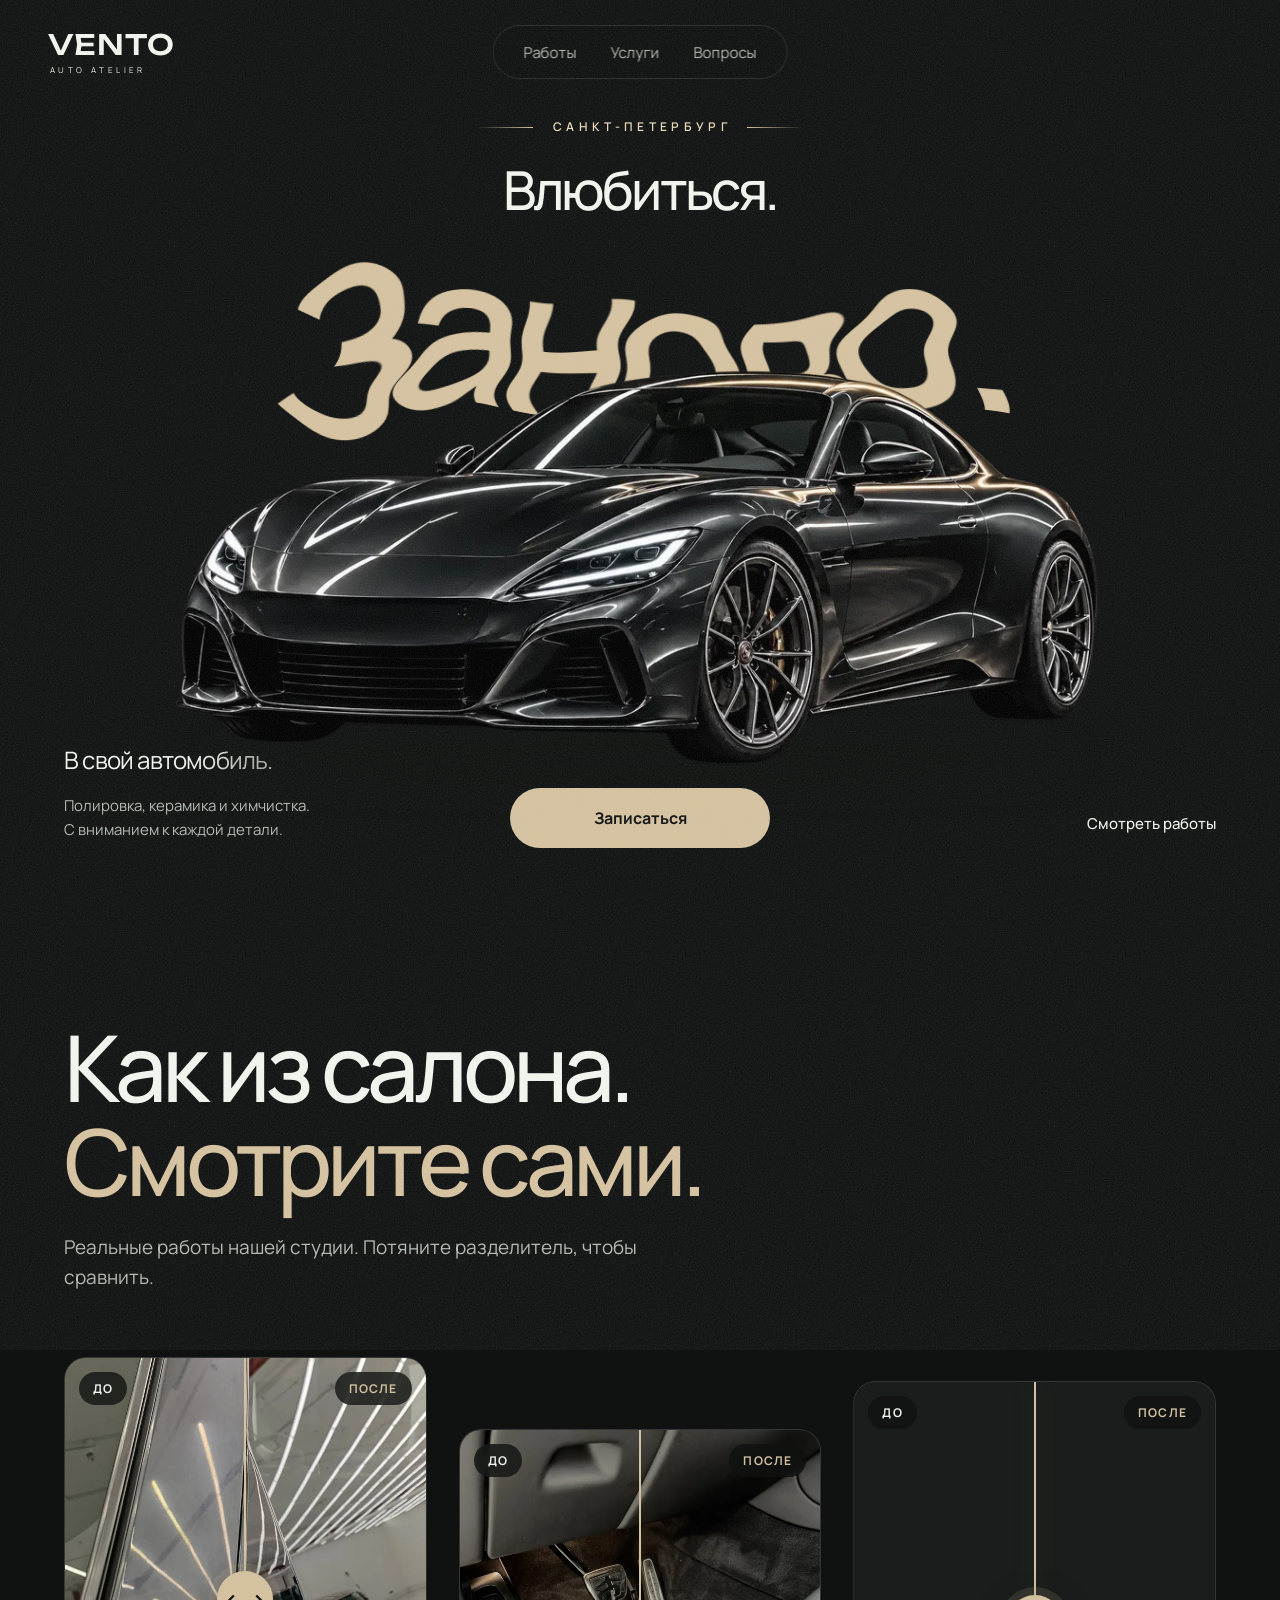
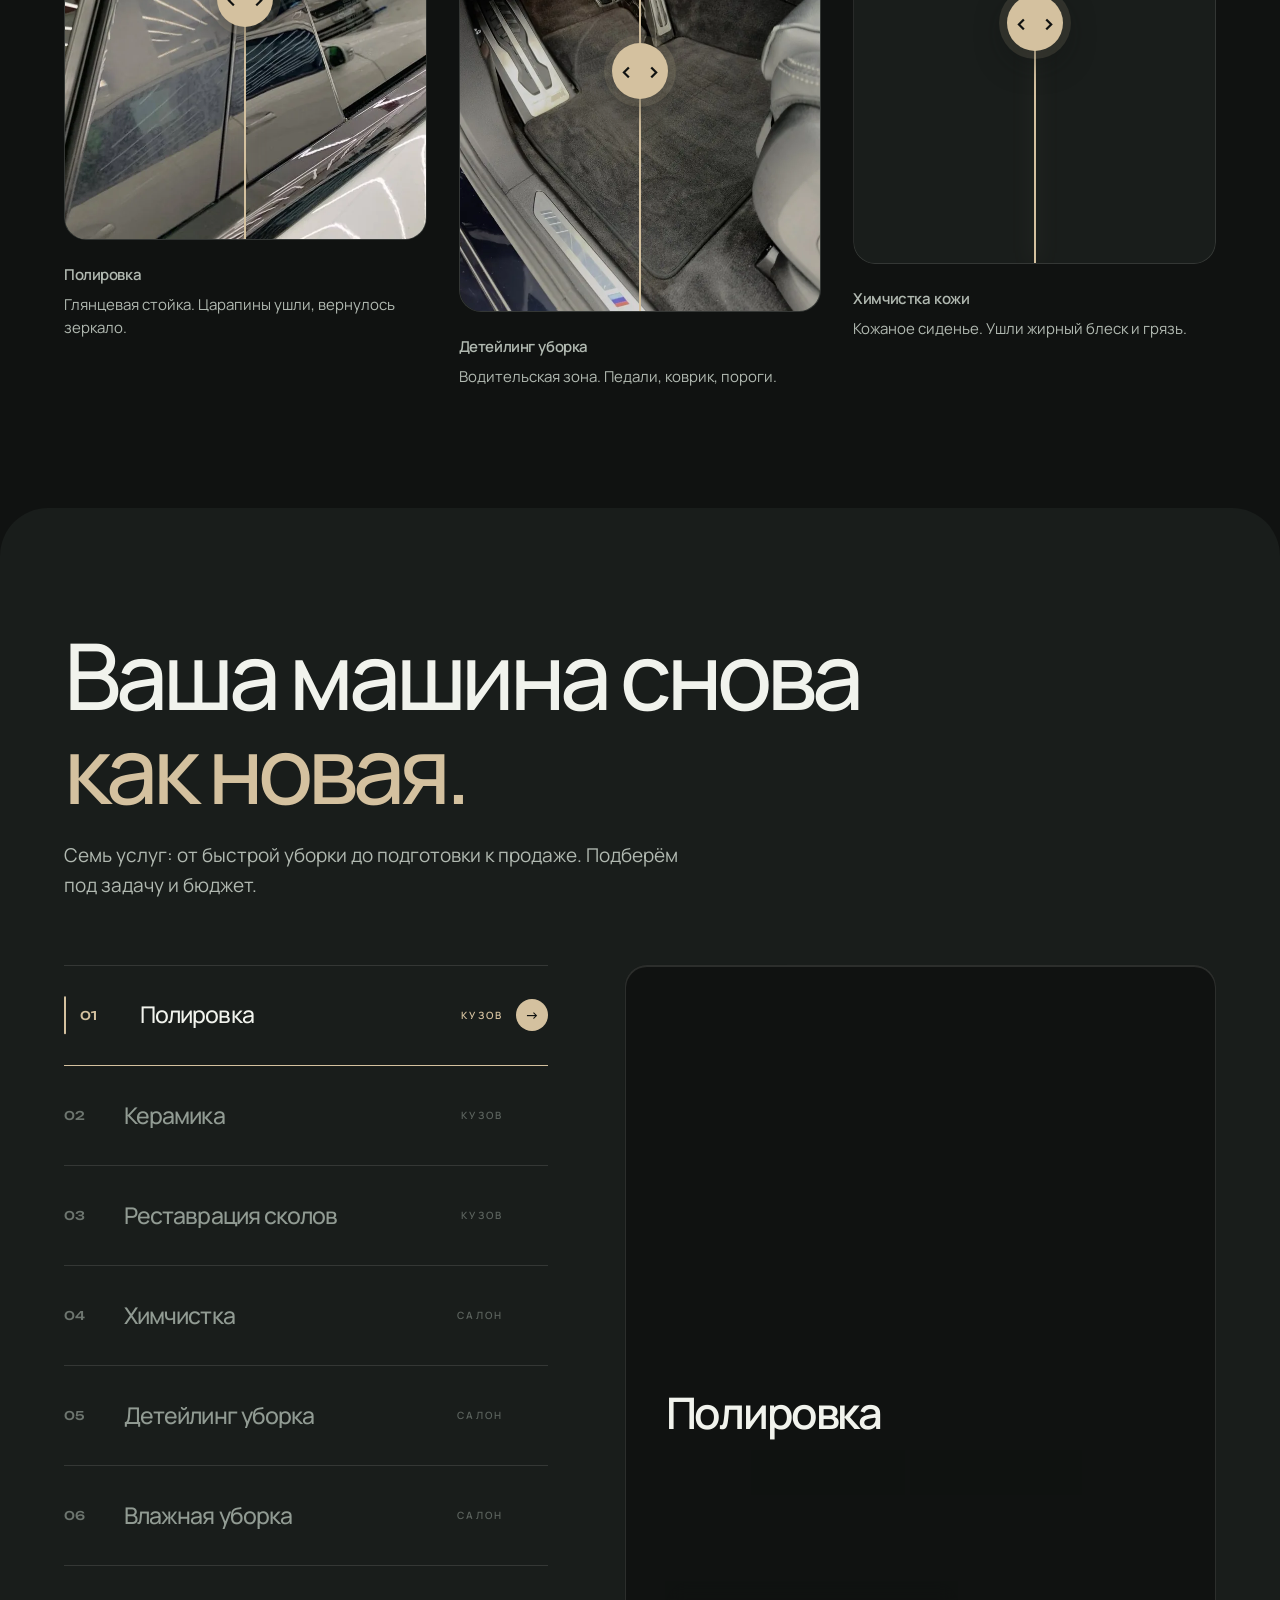
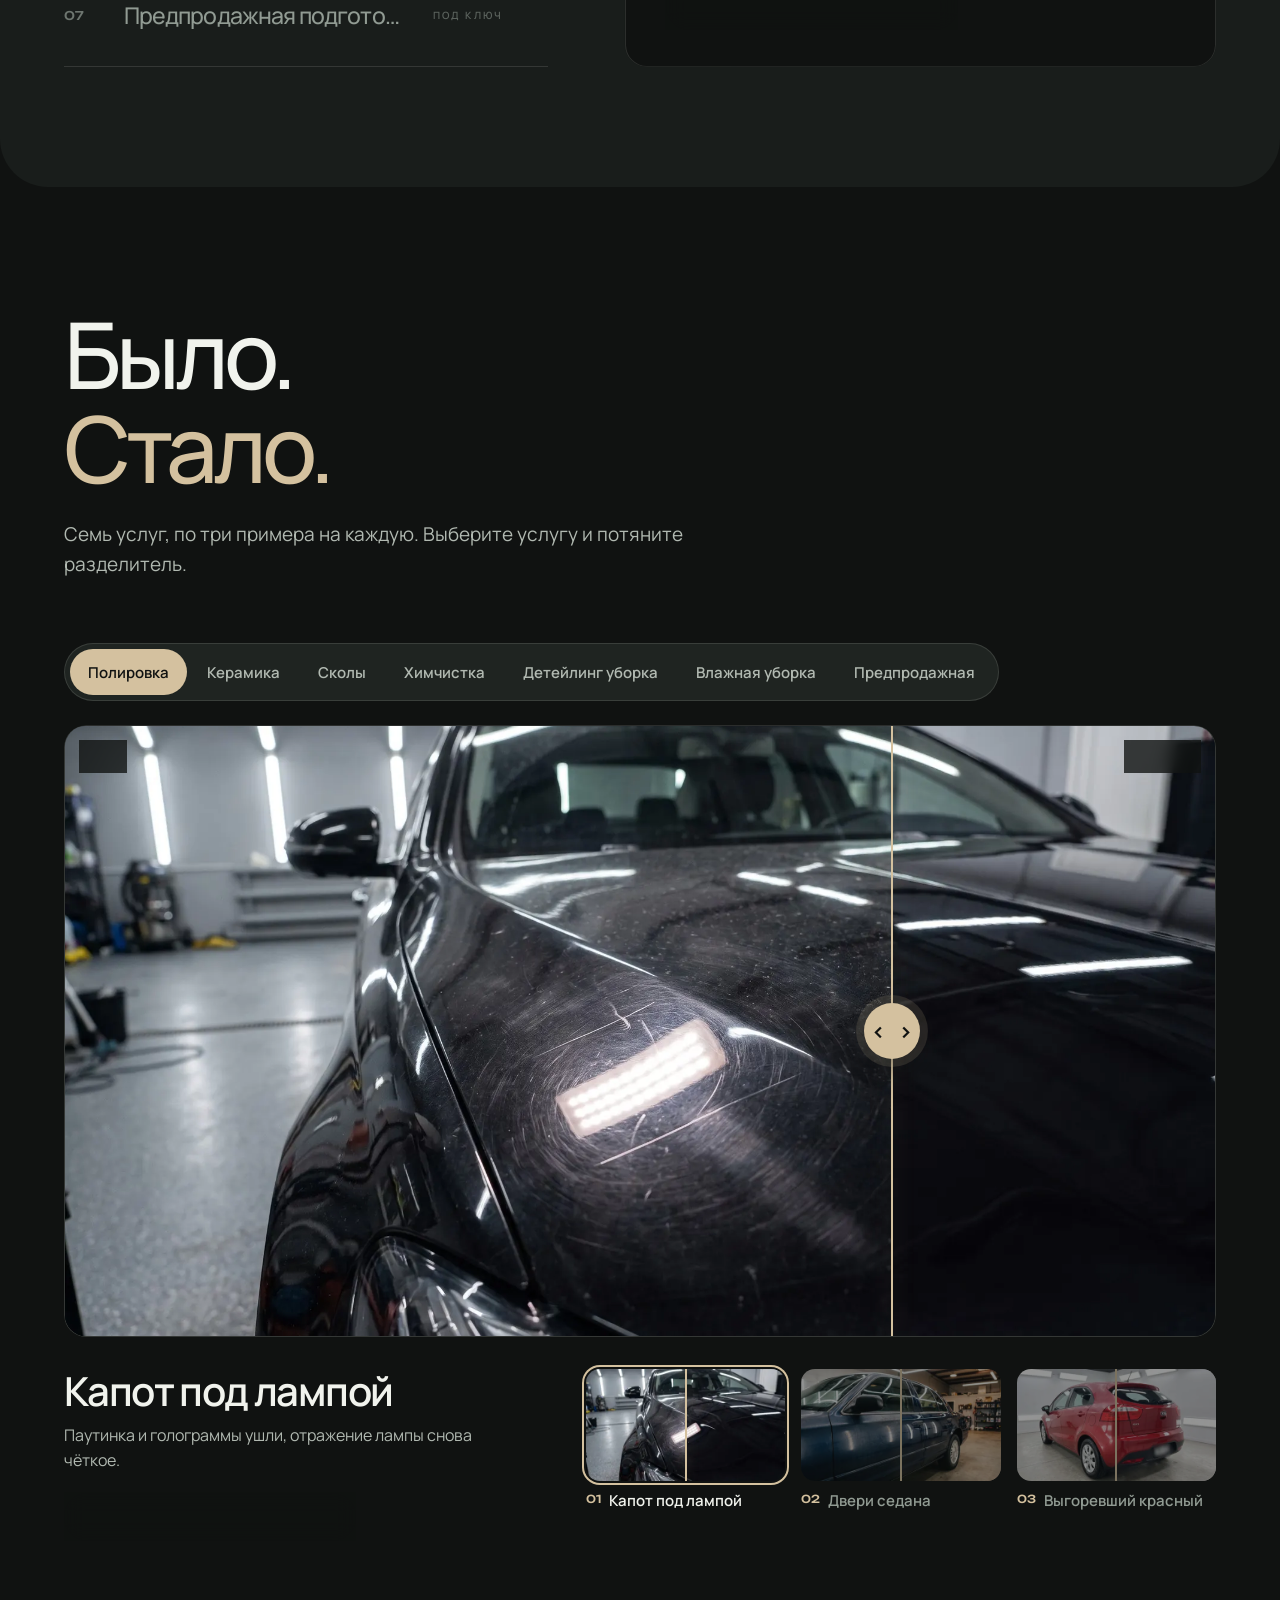
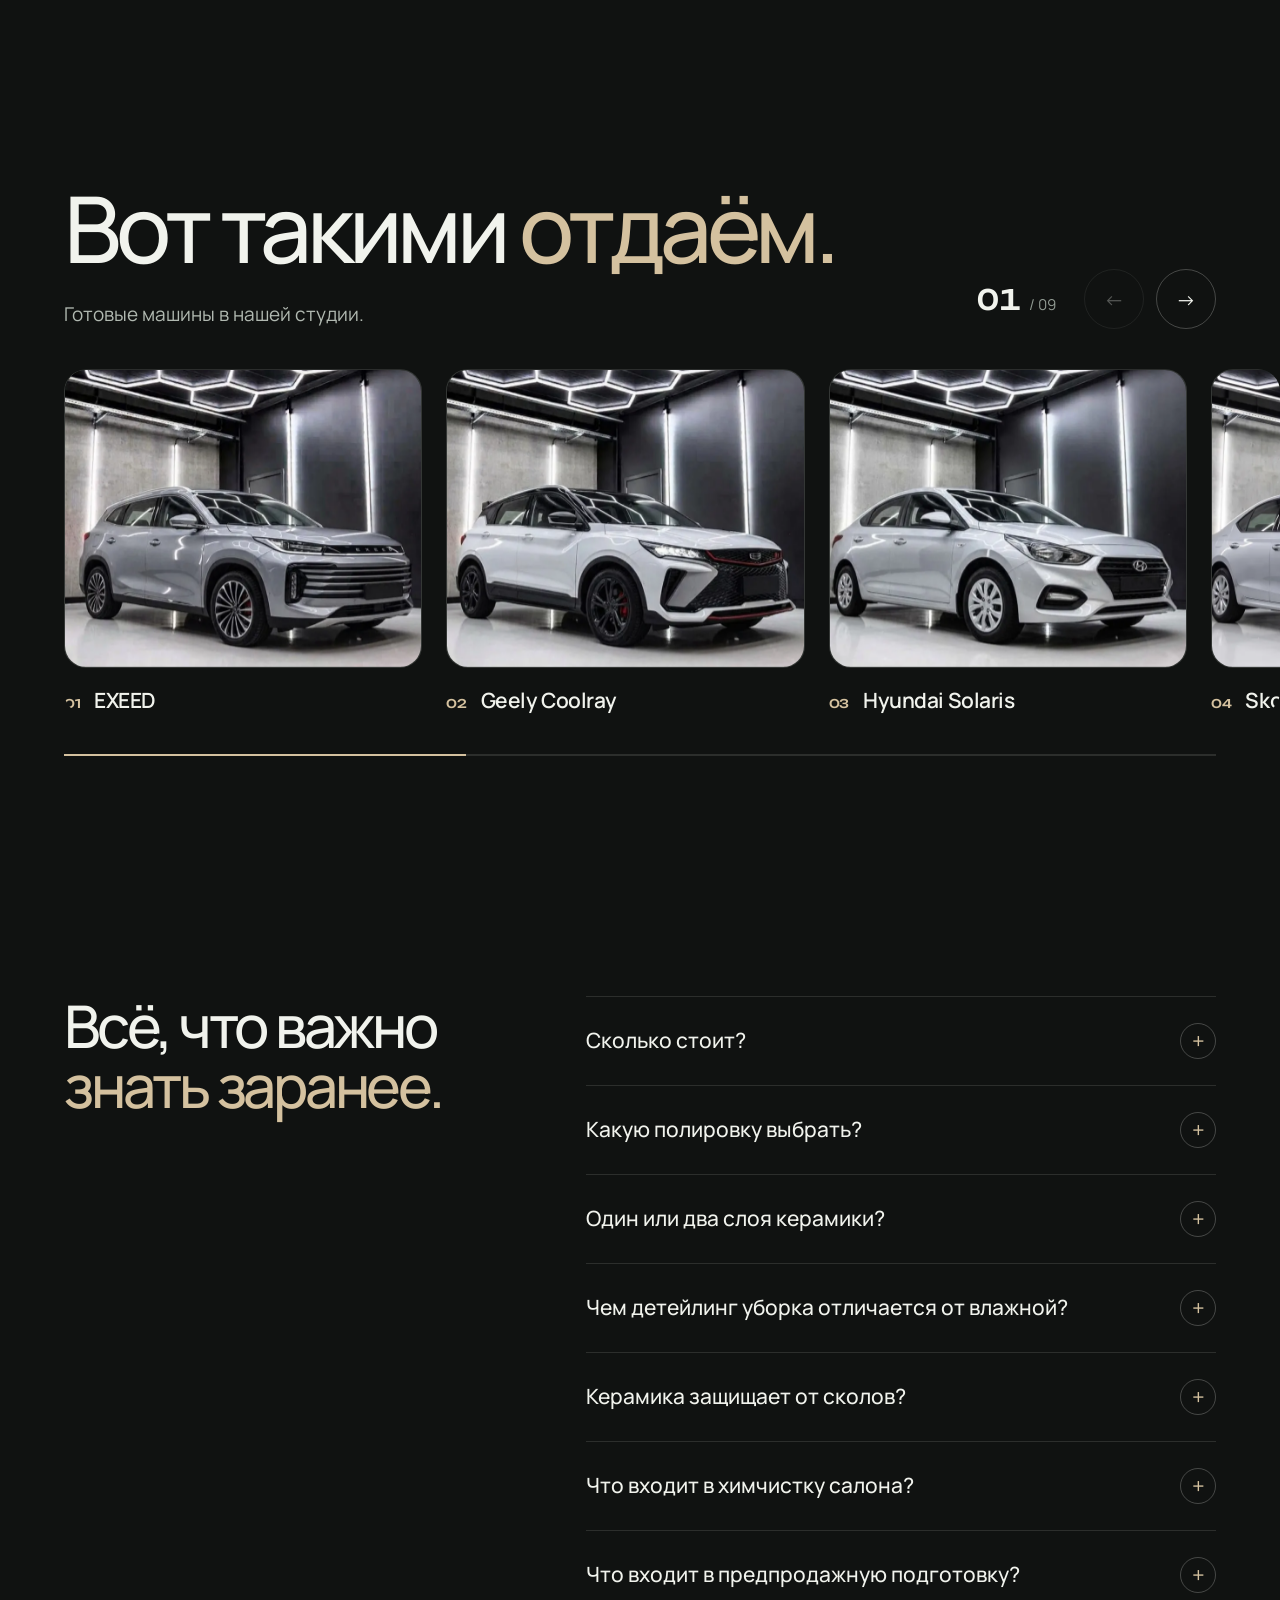
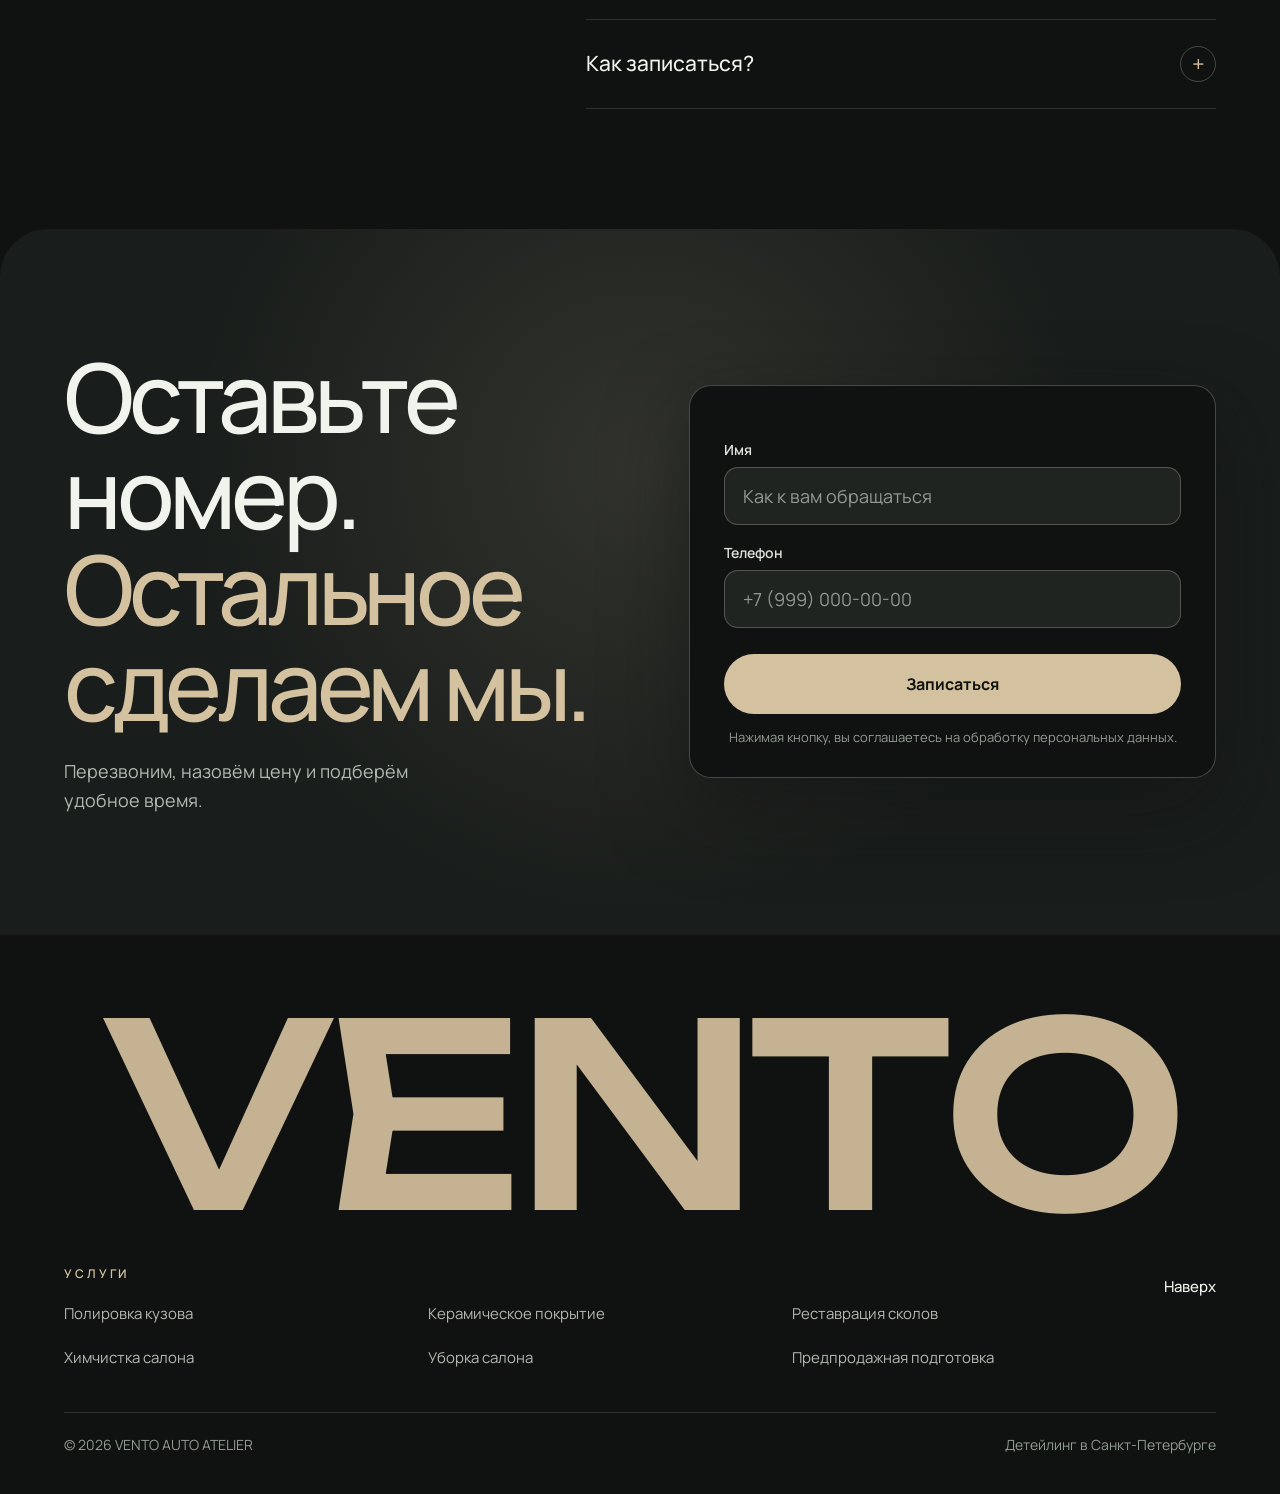
==== commit a9a90cfe: "Remove the atelier manifesto block Co-Authored-By: Claude Opus 5.5 <noreply@anthropic.com>" ====
--- a/index.html
+++ b/index.html
@@ -36,7 +36,7 @@
   <link rel="preload" as="font" type="font/woff2" href="assets/font-1.woff2" crossorigin>
   <link rel="preload" as="font" type="font/woff2" href="assets/font-2.woff2" crossorigin>
   <link rel="stylesheet" href="assets/fonts.css?v=2">
-  <link rel="stylesheet" href="style.css?v=22.5">
+  <link rel="stylesheet" href="style.css?v=22.7">
   <script type="application/ld+json">{"@context":"https://schema.org","@graph":[{"@type":"WebSite","@id":"https://samceberez.github.io/#website","url":"https://samceberez.github.io/","name":"VENTO AUTO ATELIER","alternateName":"VENTO","inLanguage":"ru-RU","publisher":{"@id":"https://samceberez.github.io/#business"}},{"@type":"WebPage","@id":"https://samceberez.github.io/#webpage","url":"https://samceberez.github.io/","name":"Детейлинг в СПб: полировка, керамика, химчистка — VENTO","description":"Детейлинг в Санкт-Петербурге: полировка кузова, керамика, реставрация сколов, химчистка салона и предпродажная подготовка. Фото работ до и после, запись онлайн.","inLanguage":"ru-RU","isPartOf":{"@id":"https://samceberez.github.io/#website"},"about":{"@id":"https://samceberez.github.io/#business"},"primaryImageOfPage":{"@type":"ImageObject","url":"https://samceberez.github.io/assets/og-image.jpg","width":1200,"height":630}},{"@type":["AutoBodyShop","AutoWash"],"@id":"https://samceberez.github.io/#business","name":"VENTO AUTO ATELIER","alternateName":"VENTO","description":"Детейлинг-ателье в Санкт-Петербурге: полировка кузова, керамическое покрытие, реставрация сколов, химчистка и уборка салона, предпродажная подготовка.","url":"https://samceberez.github.io/","logo":"https://samceberez.github.io/assets/icon-512.png","image":["https://samceberez.github.io/assets/og-image.jpg","https://samceberez.github.io/assets/garage/exeed.webp","https://samceberez.github.io/assets/garage/coolray.webp","https://samceberez.github.io/assets/garage/solaris.webp","https://samceberez.github.io/assets/garage/octavia.webp","https://samceberez.github.io/assets/garage/w124.webp","https://samceberez.github.io/assets/garage/camry.webp","https://samceberez.github.io/assets/garage/qashqai.webp","https://samceberez.github.io/assets/garage/passat.webp","https://samceberez.github.io/assets/garage/k5.webp"],"address":{"@type":"PostalAddress","addressLocality":"Санкт-Петербург","addressRegion":"Санкт-Петербург","addressCountry":"RU"},"areaServed":{"@type":"City","name":"Санкт-Петербург"},"knowsAbout":["Детейлинг","Полировка кузова","Керамическое покрытие","Реставрация сколов","Химчистка салона","Предпродажная подготовка"],"hasOfferCatalog":{"@type":"OfferCatalog","name":"Услуги детейлинга","itemListElement":[{"@type":"Offer","itemOffered":{"@type":"Service","name":"Лёгкая полировка кузова","serviceType":"Полировка","description":"Освежает блеск. Убирает лёгкую матовость и голограммы.","areaServed":{"@type":"City","name":"Санкт-Петербург"},"provider":{"@id":"https://samceberez.github.io/#business"},"url":"https://samceberez.github.io/polirovka-kuzova/"},"url":"https://samceberez.github.io/polirovka-kuzova/"},{"@type":"Offer","itemOffered":{"@type":"Service","name":"Корректирующая полировка кузова","serviceType":"Полировка","description":"Убирает большую часть царапин и паутинку от моек.","areaServed":{"@type":"City","name":"Санкт-Петербург"},"provider":{"@id":"https://samceberez.github.io/#business"},"url":"https://samceberez.github.io/polirovka-kuzova/"},"url":"https://samceberez.github.io/polirovka-kuzova/"},{"@type":"Offer","itemOffered":{"@type":"Service","name":"Восстановительная полировка кузова","serviceType":"Полировка","description":"Для уставшего лака. Максимальная коррекция дефектов.","areaServed":{"@type":"City","name":"Санкт-Петербург"},"provider":{"@id":"https://samceberez.github.io/#business"},"url":"https://samceberez.github.io/polirovka-kuzova/"},"url":"https://samceberez.github.io/polirovka-kuzova/"},{"@type":"Offer","itemOffered":{"@type":"Service","name":"Керамическое покрытие в 1 слой","serviceType":"Керамическое покрытие","description":"Вода скатывается, грязь держится хуже, мыть проще.","areaServed":{"@type":"City","name":"Санкт-Петербург"},"provider":{"@id":"https://samceberez.github.io/#business"},"url":"https://samceberez.github.io/keramika/"},"url":"https://samceberez.github.io/keramika/"},{"@type":"Offer","itemOffered":{"@type":"Service","name":"Керамическое покрытие в 2 слоя","serviceType":"Керамическое покрытие","description":"Плотнее защита, глубокий блеск держится дольше.","areaServed":{"@type":"City","name":"Санкт-Петербург"},"provider":{"@id":"https://samceberez.github.io/#business"},"url":"https://samceberez.github.io/keramika/"},"url":"https://samceberez.github.io/keramika/"},{"@type":"Offer","itemOffered":{"@type":"Service","name":"Реставрация сколов","serviceType":"Реставрация сколов","description":"Заполняем сколы в цвет кузова. Дефект не бросается в глаза, металл защищён от ржавчины.","areaServed":{"@type":"City","name":"Санкт-Петербург"},"provider":{"@id":"https://samceberez.github.io/#business"},"url":"https://samceberez.github.io/restavraciya-skolov/"},"url":"https://samceberez.github.io/restavraciya-skolov/"},{"@type":"Offer","itemOffered":{"@type":"Service","name":"Химчистка салона","serviceType":"Химчистка","description":"Кожа, ткань, потолок и ковры. Салон снова свежий и приятный на ощупь.","areaServed":{"@type":"City","name":"Санкт-Петербург"},"provider":{"@id":"https://samceberez.github.io/#business"},"url":"https://samceberez.github.io/himchistka-salona/"},"url":"https://samceberez.github.io/himchistka-salona/"},{"@type":"Offer","itemOffered":{"@type":"Service","name":"Детейлинг уборка салона","serviceType":"Уборка салона","description":"Чистим до мелочей: педали, пороги, швы и труднодоступные места.","areaServed":{"@type":"City","name":"Санкт-Петербург"},"provider":{"@id":"https://samceberez.github.io/#business"},"url":"https://samceberez.github.io/uborka-salona/"},"url":"https://samceberez.github.io/uborka-salona/"},{"@type":"Offer","itemOffered":{"@type":"Service","name":"Влажная уборка салона","serviceType":"Уборка салона","description":"Быстро освежить салон: пыль, пластик, стёкла, коврики.","areaServed":{"@type":"City","name":"Санкт-Петербург"},"provider":{"@id":"https://samceberez.github.io/#business"},"url":"https://samceberez.github.io/uborka-salona/"},"url":"https://samceberez.github.io/uborka-salona/"},{"@type":"Offer","itemOffered":{"@type":"Service","name":"Предпродажная подготовка автомобиля","serviceType":"Предпродажная подготовка","description":"Кузов, салон и подкапотное пространство в порядке. Машина выглядит дороже на осмотре.","areaServed":{"@type":"City","name":"Санкт-Петербург"},"provider":{"@id":"https://samceberez.github.io/#business"},"url":"https://samceberez.github.io/predprodazhnaya-podgotovka/"},"url":"https://samceberez.github.io/predprodazhnaya-podgotovka/"}]}},{"@type":"FAQPage","@id":"https://samceberez.github.io/#faq","isPartOf":{"@id":"https://samceberez.github.io/#webpage"},"inLanguage":"ru-RU","mainEntity":[{"@type":"Question","name":"Сколько стоит?","acceptedAnswer":{"@type":"Answer","text":"Зависит от автомобиля, его состояния и объёма работ. Перезвоним, уточним детали и назовём точную цену."}},{"@type":"Question","name":"Какую полировку выбрать?","acceptedAnswer":{"@type":"Answer","text":"Лёгкая освежит блеск. Корректирующая уберёт большинство царапин. Восстановительная нужна уставшему лаку. Точнее подскажем после осмотра."}},{"@type":"Question","name":"Один или два слоя керамики?","acceptedAnswer":{"@type":"Answer","text":"Один слой даёт гидрофобный эффект и облегчает уход. Два слоя плотнее и дольше держат результат. Перед керамикой кузов обычно полируют."}},{"@type":"Question","name":"Чем детейлинг уборка отличается от влажной?","acceptedAnswer":{"@type":"Answer","text":"Влажная уборка быстро освежает салон. Детейлинг уборка глубже: чистим каждую деталь, швы, педали и труднодоступные места."}},{"@type":"Question","name":"Керамика защищает от сколов?","acceptedAnswer":{"@type":"Answer","text":"Нет. Керамика облегчает уход и отталкивает воду, но от ударов камней не защищает. Уже появившиеся сколы восстановим отдельно."}},{"@type":"Question","name":"Что входит в химчистку салона?","acceptedAnswer":{"@type":"Answer","text":"Чистим кожу, ткань, потолок и ковры. Салон снова свежий и приятный на ощупь."}},{"@type":"Question","name":"Что входит в предпродажную подготовку?","acceptedAnswer":{"@type":"Answer","text":"Приводим в порядок кузов, салон и подкапотное пространство. На осмотре машина выглядит ухоженной и дороже."}},{"@type":"Question","name":"Как записаться?","acceptedAnswer":{"@type":"Answer","text":"Оставьте имя и телефон в форме ниже. Перезвоним, назовём цену и подберём удобное время."}}]}]}</script>
   <script src="app.js?v=21.1" defer></script>
 </head>
@@ -235,16 +235,6 @@
             <button type="button" data-go="6" aria-current="false"><span class="sl-num" aria-hidden="true">07</span><span class="sl-name">Предпродажная подготовка</span><span class="sl-tag" aria-hidden="true">Под ключ</span></button>
           </div>
         </div>
-      </div>
-    </section>
-
-    <section class="atelier" id="atelier" aria-labelledby="atelier-title">
-      <div class="container atelier-grid">
-        <div class="atelier-copy">
-          <h2 id="atelier-title" data-kinetic><span>Отдаём машину,</span><span class="accent">только когда идеально.</span></h2>
-          <p class="atelier-text reveal" style="--delay:250ms">Студийный свет показывает каждый дефект. Поэтому мы их не пропускаем.</p>
-        </div>
-        <div class="atelier-photo reveal-media"><img src="assets/work/studio.webp" alt="Отражение студийного света в отполированной стойке автомобиля" width="960" height="1280" loading="lazy" decoding="async"></div>
       </div>
     </section>
 
--- a/style.css
+++ b/style.css
@@ -127,7 +127,7 @@
 
 
 /* Services: seven photo tiles, mixed sizes. Copy sits on a scrim, never on raw photo. */
-.services{position:relative;background:var(--surface);border-radius:28px 28px 0 0}
+.services{position:relative;background:var(--surface);border-radius:28px}
 .services-head{margin-bottom:40px}
 .svc-text{margin-top:10px;font-size:16px;line-height:1.55;color:var(--overlay-text);max-width:44ch;transition:opacity .25s var(--ease),transform .25s var(--ease)}.svc-text.is-swapping{opacity:0;transform:translateY(6px)}
 .svc-switch{display:flex;flex-wrap:wrap;gap:6px;margin-top:16px}
@@ -199,13 +199,6 @@
   .story h3{font-size:clamp(40px,3.4vw,54px)}
   .story .svc-text{font-size:17px;margin-top:14px}
 }
-
-/* Atelier: manifesto beside a real studio reflection. */
-.atelier{position:relative;overflow:clip;padding-block:var(--section-space);background:var(--surface)}
-.atelier-grid{display:grid;grid-template-columns:minmax(0,1fr);gap:40px;align-items:center}
-.atelier h2{font-size:clamp(42px,11vw,72px);line-height:1.06;letter-spacing:-.055em}.atelier h2>span{display:block}
-.atelier-text{margin-top:20px;font-size:17px;line-height:1.65;color:var(--muted);max-width:42ch}
-.atelier-photo{position:relative;aspect-ratio:4/5;overflow:hidden;border-radius:var(--radius-card);border:1px solid var(--line)}.atelier-photo img{object-position:center 40%;scale:1.12}
 
 /* Finished cars: one studio, the cars change places. The next car is dragged in behind a vertical line of light;
    the room is identical in every frame, so only the car appears to change. */
@@ -450,7 +443,6 @@
   @media(prefers-reduced-motion:no-preference){
     .hero{view-timeline-name:--hero;view-timeline-axis:block}.hero-scene{animation:hero-drift linear both;animation-timeline:--hero;animation-range:exit 0% exit 100%}.hero-content{animation:hero-type-exit linear both;animation-timeline:--hero;animation-range:exit 0% exit 90%}
         @media(max-width:1023px){.hero h1{animation:hero-type-exit linear both;animation-timeline:--hero;animation-range:exit 0% exit 80%}}
-    .atelier-photo img{animation:photo-drift linear both;animation-timeline:view();animation-range:cover 0% cover 100%}
   }
 }
 @keyframes hero-drift{to{transform:translateY(16%) scale(1.18);opacity:.2}}@keyframes hero-type-exit{to{transform:translateY(-60px);opacity:0}}@keyframes photo-drift{from{translate:0 -5%}to{translate:0 5%}}
@@ -462,20 +454,16 @@
   .menu-toggle,#mobile-menu{display:none}
   .hero{--car-w:min(90vw,1000px);--word:min(calc(var(--car-w)*.28),236px);padding:120px 0 48px}.hero-location{font-size:12px}.hero h1{margin-top:18px}.hero-tagline{font-size:26px}
   .hero-footer{display:flex;flex-direction:column;align-items:center;margin-top:26px}.hero-action{display:flex;flex-direction:column;align-items:center;gap:22px}.hero-action>p{display:block}.hero-action .button{width:auto;min-width:300px}.hero-secondary{margin-top:10px}
-  h2{font-size:clamp(64px,7.2vw,108px)}.lead{font-size:19px;margin-top:24px}.atelier-text,.booking-copy>p{margin-top:24px}
+  h2{font-size:clamp(64px,7.2vw,108px)}.lead{font-size:19px;margin-top:24px}.booking-copy>p{margin-top:24px}
   .works-head{margin-bottom:64px}
-  .services{border-radius:48px 48px 0 0}.services-head{margin-bottom:64px}
-  .atelier h2{font-size:clamp(64px,7.2vw,108px)}.atelier-text{font-size:19px}
+  .services{border-radius:48px}.services-head{margin-bottom:64px}
   .essentials h2{margin-bottom:64px}summary{font-size:21px;min-height:88px}details p{font-size:17px}
   .booking{border-radius:48px 48px 0 0}.booking-card{padding:36px 34px 30px}
   .footer{padding-block:64px 40px}.footer-bottom{font-size:14px}}
 @media(min-width:900px){
   .works-tabs{display:none!important}.works.is-tabbed .work:not(.is-active){display:block}
   .works-grid{grid-template-columns:repeat(3,minmax(0,1fr));gap:24px;align-items:start}.work:nth-child(2){margin-top:72px}.work:nth-child(3){margin-top:24px}
-  .atelier-grid{grid-template-columns:minmax(0,1.25fr) minmax(0,1fr);gap:72px}
   .booking-grid{grid-template-columns:minmax(0,1.05fr) minmax(0,1fr);gap:72px}
-}
-@media(min-width:1024px){
 }
 @media(min-width:1200px){
   :root{--gutter:64px}.header{left:max(36px,calc((100% - 1400px)/2));right:max(36px,calc((100% - 1400px)/2))}.desktop-nav{gap:40px}.works-grid{gap:32px}
